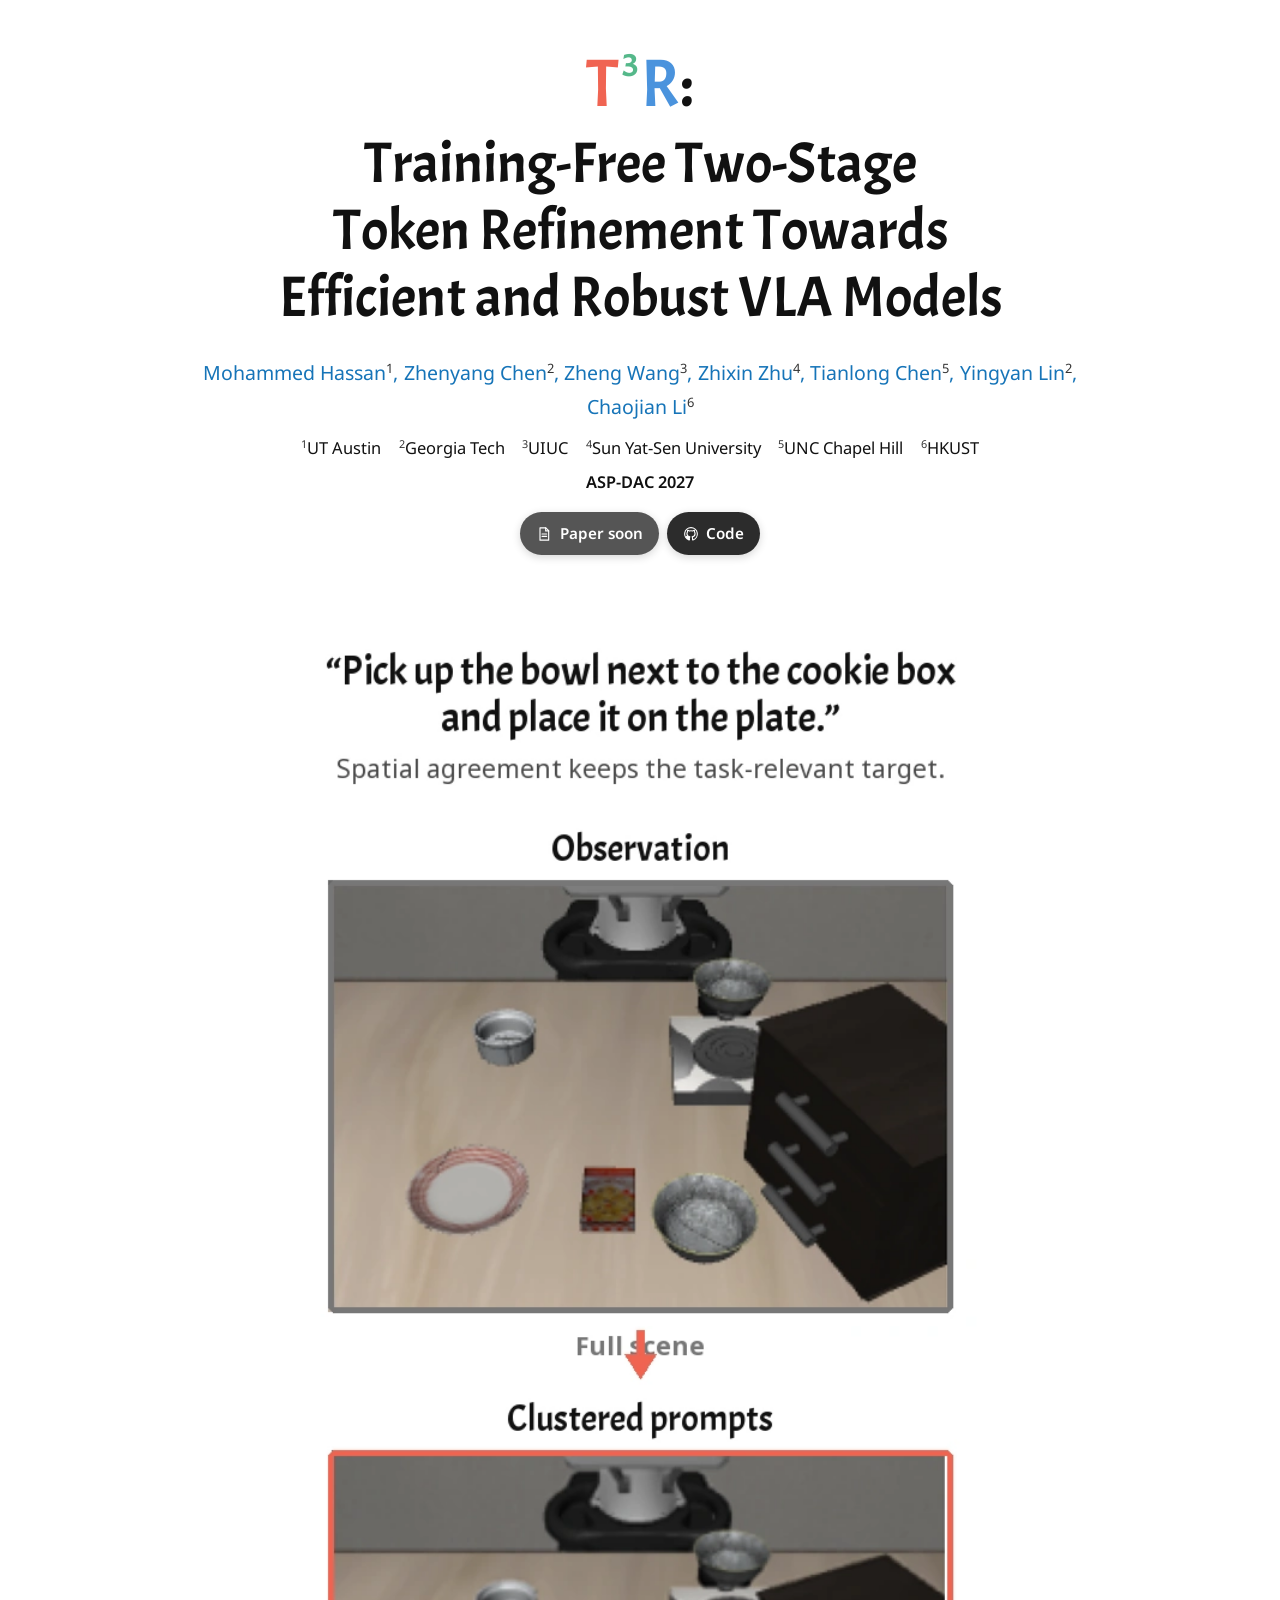
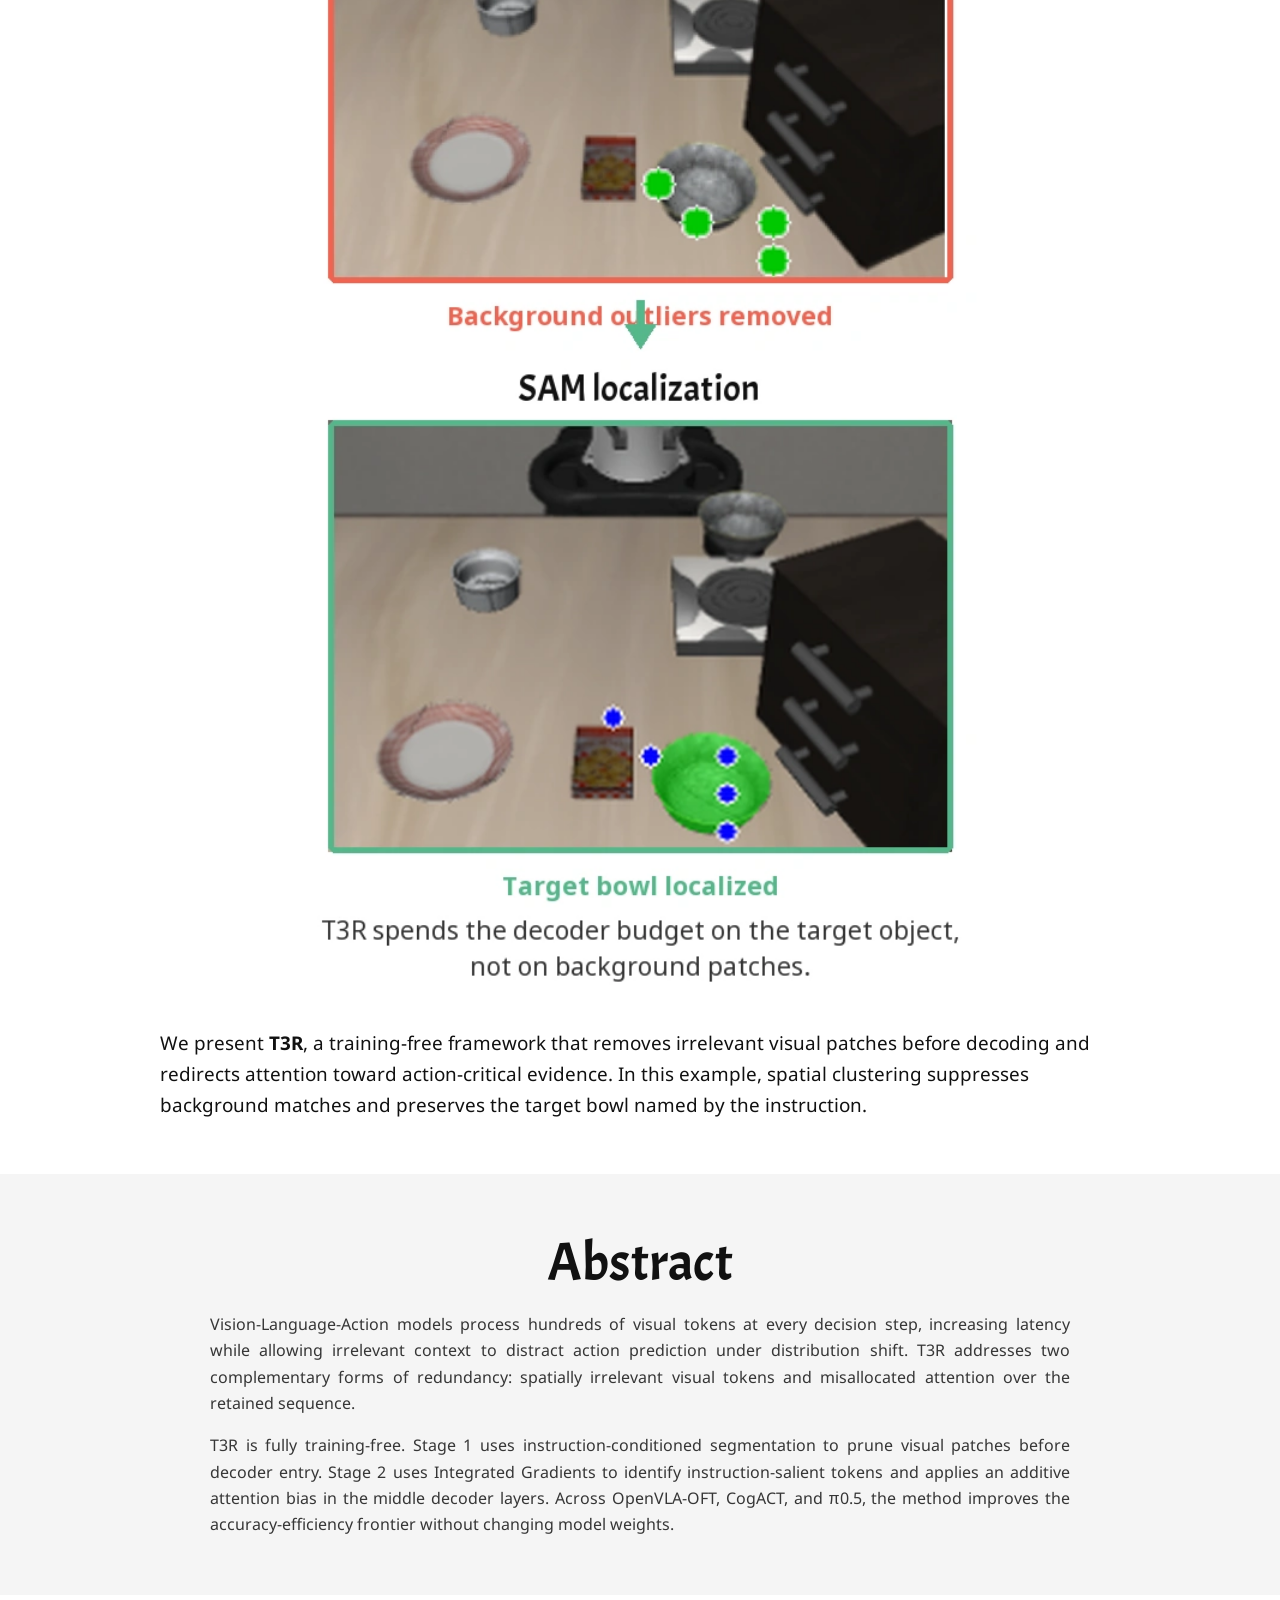
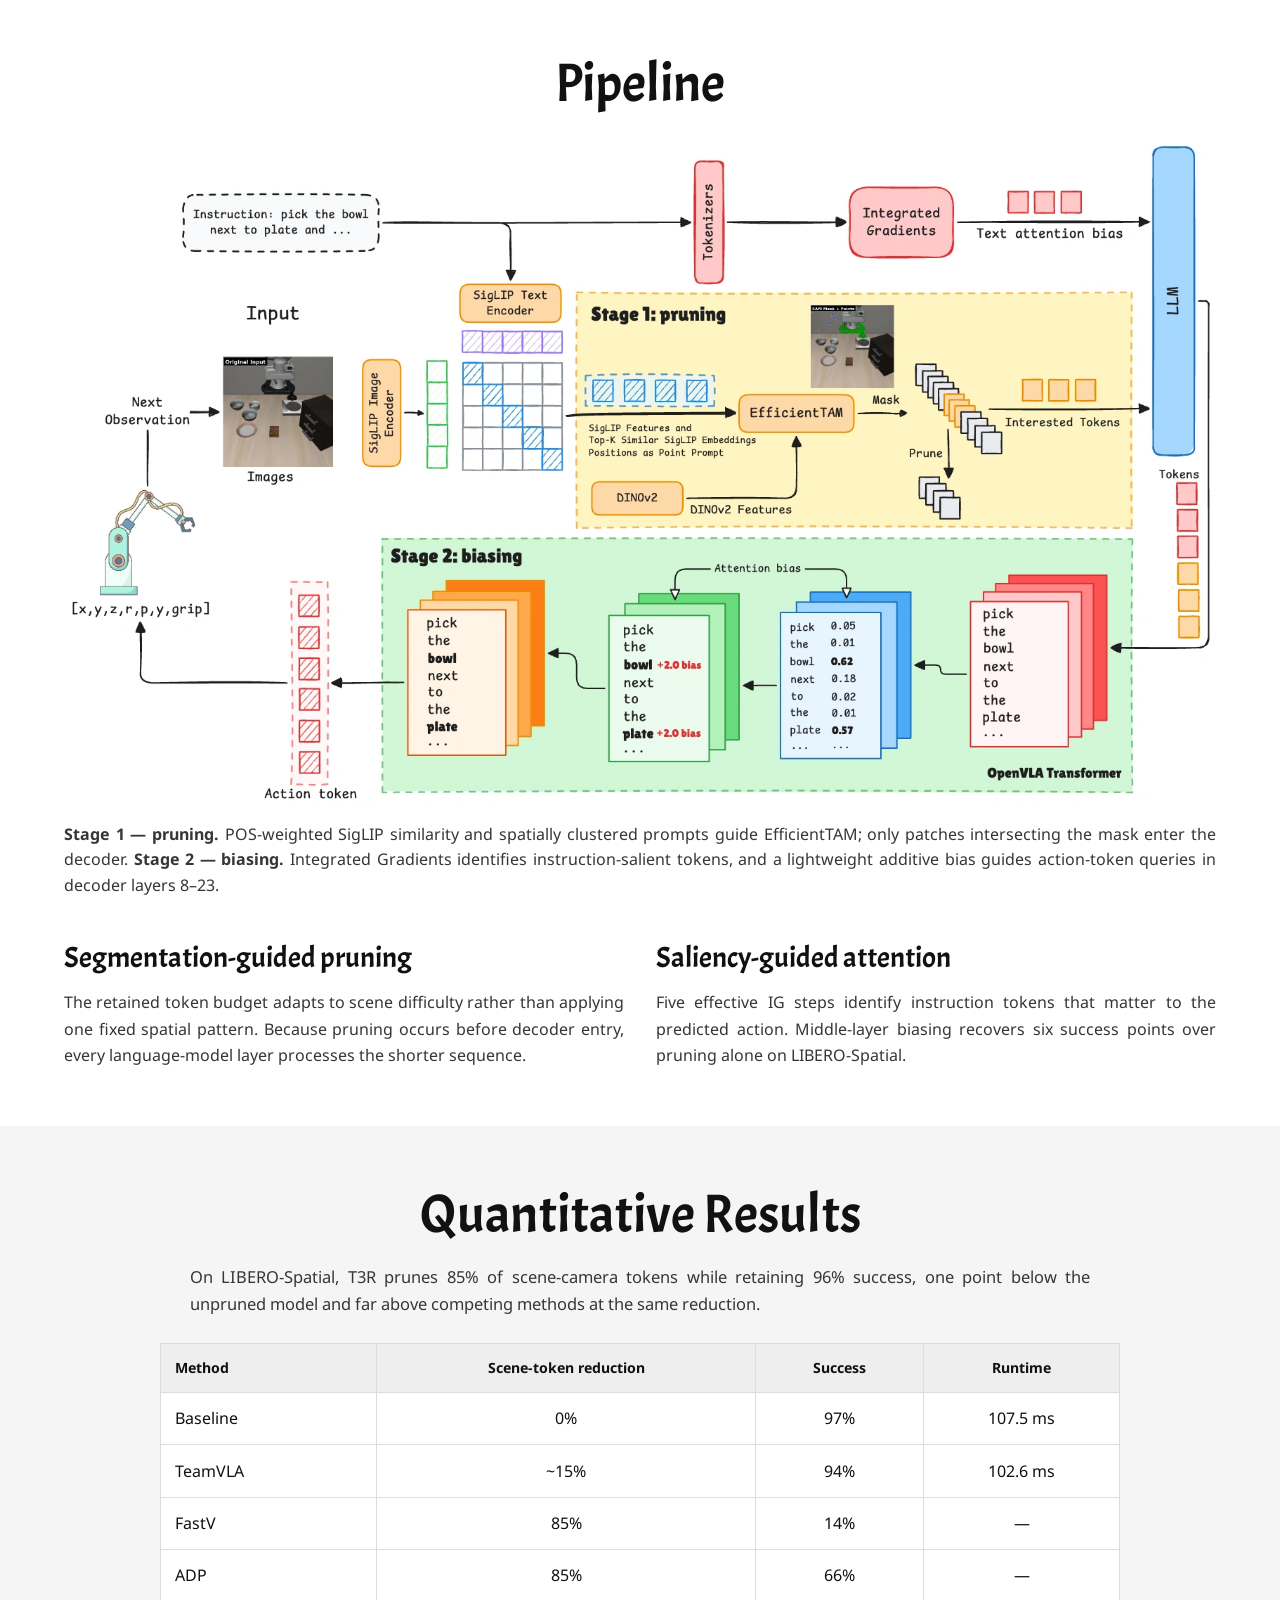
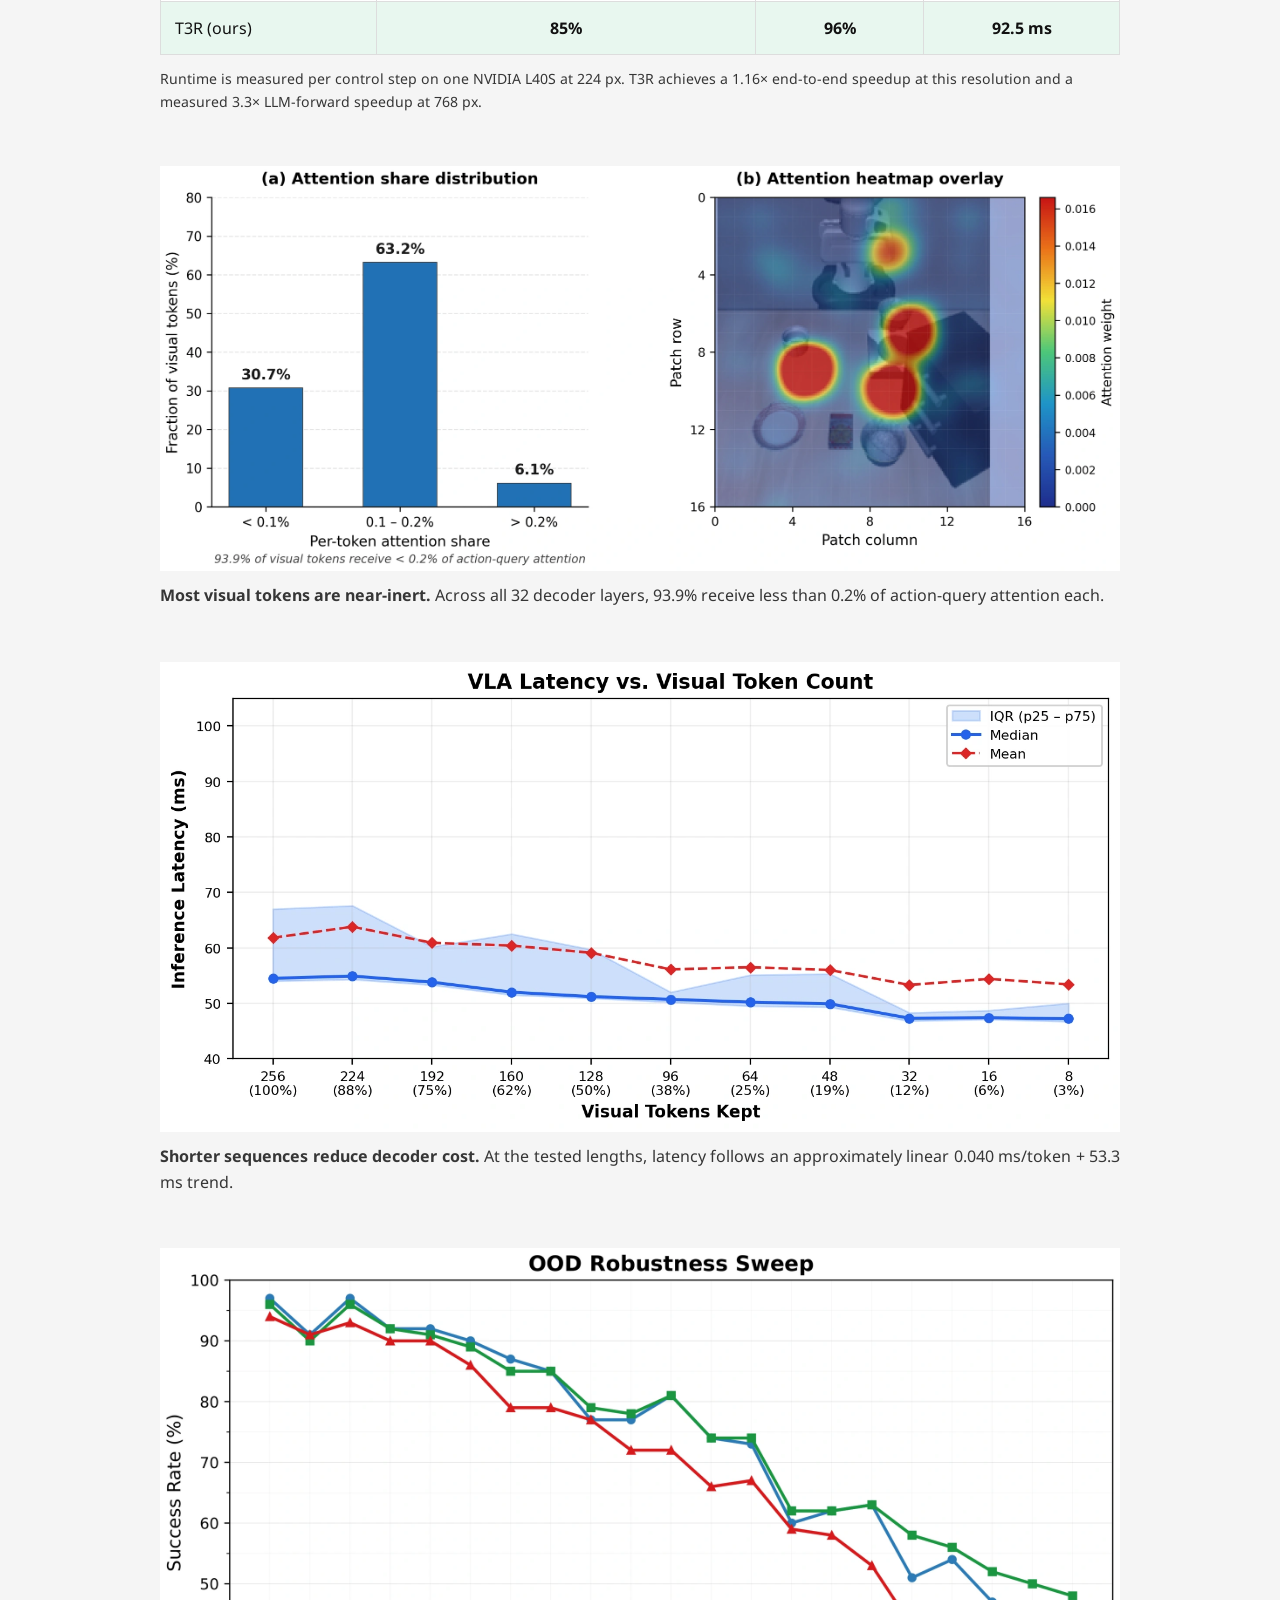
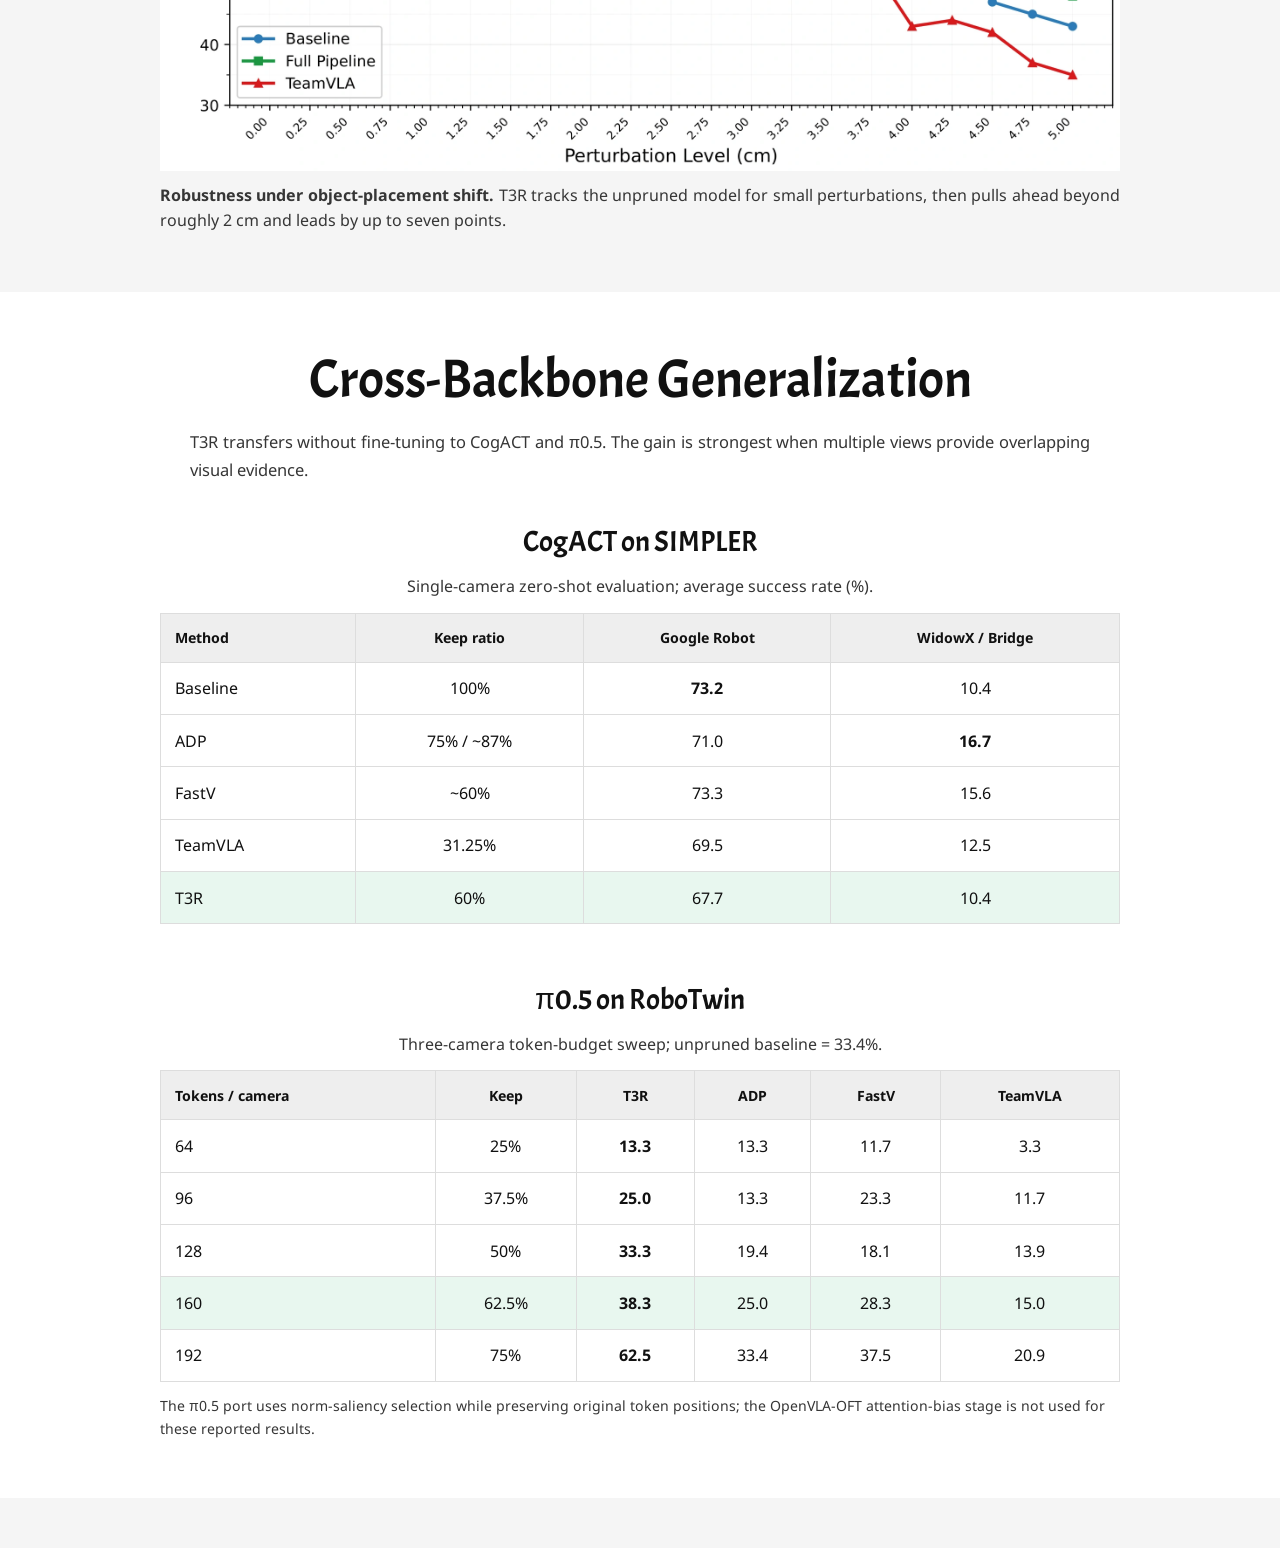
==== index.html @ 5248c9d3 "Match academic site to Agent Banana style" ====
<!DOCTYPE html>
<html lang="en">
  <head>
    <meta charset="utf-8">
    <meta name="viewport" content="width=device-width, initial-scale=1">
    <meta
      name="description"
      content="T3R is a training-free two-stage token refinement framework for efficient and robust Vision-Language-Action inference."
    >
    <meta name="theme-color" content="#ffffff">
    <meta property="og:type" content="website">
    <meta
      property="og:title"
      content="T3R — Training-Free Two-Stage Token Refinement"
    >
    <meta
      property="og:description"
      content="Prune irrelevant visual tokens and refocus action attention without retraining."
    >
    <meta
      property="og:url"
      content="https://midotronn.github.io/openvla-oft/"
    >
    <meta
      property="og:image"
      content="https://midotronn.github.io/openvla-oft/assets/images/og-card.png"
    >
    <meta property="og:image:width" content="1200">
    <meta property="og:image:height" content="630">
    <meta name="twitter:card" content="summary_large_image">
    <meta
      name="twitter:title"
      content="T3R — Training-Free Two-Stage Token Refinement"
    >
    <meta
      name="twitter:description"
      content="Efficient and robust Vision-Language-Action inference without retraining."
    >
    <meta
      name="twitter:image"
      content="https://midotronn.github.io/openvla-oft/assets/images/og-card.png"
    >
    <link
      rel="canonical"
      href="https://midotronn.github.io/openvla-oft/"
    >
    <link rel="icon" href="assets/favicon.svg" type="image/svg+xml">
    <link rel="manifest" href="site.webmanifest">
    <link
      rel="preload"
      href="assets/fonts/Acme-Regular.woff2"
      as="font"
      type="font/woff2"
      crossorigin
    >
    <link
      rel="preload"
      href="assets/fonts/NotoSans-Latin.woff2"
      as="font"
      type="font/woff2"
      crossorigin
    >
    <link
      rel="preload"
      as="image"
      href="assets/images/qualitative-retained.webp"
      fetchpriority="high"
    >
    <link rel="stylesheet" href="styles.css">
    <script src="script.js" defer></script>
    <title>T3R — Training-Free Two-Stage Token Refinement</title>
    <script type="application/ld+json">
      {
        "@context": "https://schema.org",
        "@type": "ScholarlyArticle",
        "name": "T3R: Training-Free Two-Stage Token Refinement Towards Efficient and Robust VLA Models",
        "url": "https://midotronn.github.io/openvla-oft/",
        "codeRepository": "https://github.com/midotronn/openvla-oft",
        "author": [
          { "@type": "Person", "name": "Mohammed Hassan" },
          { "@type": "Person", "name": "Zhenyang Chen" },
          { "@type": "Person", "name": "Zheng Wang" },
          { "@type": "Person", "name": "Zhixin Zhu" },
          { "@type": "Person", "name": "Tianlong Chen" },
          { "@type": "Person", "name": "Yingyan Lin" },
          { "@type": "Person", "name": "Chaojian Li" }
        ],
        "isPartOf": {
          "@type": "Event",
          "name": "32nd Asia and South Pacific Design Automation Conference"
        },
        "datePublished": "2027"
      }
    </script>
  </head>
  <body>
    <a class="skip-link" href="#main">Skip to content</a>

    <header class="publication-header" id="top">
      <div class="container desktop-width has-text-centered">
        <div class="project-name" role="img" aria-label="T3R">
          <span class="name-t">T</span><sup>3</sup><span class="name-r">R</span
          ><span class="name-colon">:</span>
        </div>

        <h1>
          Training-Free Two-Stage Token Refinement Towards Efficient and Robust
          VLA Models
        </h1>

        <div class="publication-authors">
          <span>Mohammed Hassan<sup>1</sup>,</span>
          <span>Zhenyang Chen<sup>2</sup>,</span>
          <span>Zheng Wang<sup>3</sup>,</span>
          <span>Zhixin Zhu<sup>4</sup>,</span>
          <span>Tianlong Chen<sup>5</sup>,</span>
          <span>Yingyan Lin<sup>2</sup>,</span>
          <span>Chaojian Li<sup>6</sup></span>
        </div>

        <div class="publication-affiliations">
          <span><sup>1</sup>UT Austin</span>
          <span><sup>2</sup>Georgia Tech</span>
          <span><sup>3</sup>UIUC</span>
          <span><sup>4</sup>Sun Yat-Sen University</span>
          <span><sup>5</sup>UNC Chapel Hill</span>
          <span><sup>6</sup>HKUST</span>
        </div>

        <p class="publication-venue">ASP-DAC 2027</p>

        <div class="publication-links" role="group" aria-label="Paper resources">
          <a
            class="resource-button is-pending"
            data-paper-link
            href="#citation"
          >
            <svg aria-hidden="true" viewBox="0 0 24 24">
              <path d="M6 2.75h8.7L19 7.05V21.25H6z"></path>
              <path d="M14.5 2.75v4.6H19M9 12h7M9 15.5h7"></path>
            </svg>
            <span data-paper-label>Paper soon</span>
          </a>
          <a
            class="resource-button"
            href="https://github.com/midotronn/openvla-oft"
            target="_blank"
            rel="noreferrer"
          >
            <svg aria-hidden="true" viewBox="0 0 24 24">
              <path
                d="M12 2.5a9.5 9.5 0 0 0-3 18.52c.48.09.66-.2.66-.46v-1.68c-2.68.58-3.25-1.14-3.25-1.14-.44-1.12-1.07-1.42-1.07-1.42-.88-.6.07-.59.07-.59.97.07 1.48 1 1.48 1 .86 1.48 2.27 1.05 2.82.8.09-.63.34-1.05.61-1.3-2.14-.24-4.39-1.07-4.39-4.7 0-1.04.37-1.9 1-2.56-.1-.24-.43-1.22.09-2.53 0 0 .81-.26 2.61.98A9 9 0 0 1 12 7.1a9 9 0 0 1 2.38.32c1.81-1.24 2.61-.98 2.61-.98.52 1.31.19 2.29.09 2.53.62.67 1 1.52 1 2.56 0 3.64-2.26 4.45-4.41 4.69.35.3.66.89.66 1.8v2.54c0 .26.17.55.67.46A9.5 9.5 0 0 0 12 2.5Z"
              ></path>
            </svg>
            <span>Code</span>
          </a>
        </div>
      </div>
    </header>

    <main id="main">
      <section class="teaser-section">
        <div class="container desktop-width">
          <picture>
            <source
              media="(max-width: 600px)"
              srcset="assets/images/qualitative-retained-mobile.webp"
            >
            <img
              class="teaser-image"
              src="assets/images/qualitative-retained.webp"
              alt="A three-step T3R example showing the full scene, spatially clustered prompts, and localization of the target bowl"
              width="1600"
              height="720"
              fetchpriority="high"
            >
          </picture>
          <p class="teaser-copy">
            We present <strong>T3R</strong>, a training-free framework that
            removes irrelevant visual patches before decoding and redirects
            attention toward action-critical evidence. In this example,
            spatial clustering suppresses background matches and preserves the
            target bowl named by the instruction.
          </p>
        </div>
      </section>

      <section class="paper-section light-section" id="abstract">
        <div class="container text-width">
          <h2>Abstract</h2>
          <div class="paper-copy">
            <p>
              Vision-Language-Action models process hundreds of visual tokens
              at every decision step, increasing latency while allowing
              irrelevant context to distract action prediction under
              distribution shift. T3R addresses two complementary forms of
              redundancy: spatially irrelevant visual tokens and misallocated
              attention over the retained sequence.
            </p>
            <p>
              T3R is fully training-free. Stage 1 uses
              instruction-conditioned segmentation to prune visual patches
              before decoder entry. Stage 2 uses Integrated Gradients to
              identify instruction-salient tokens and applies an additive
              attention bias in the middle decoder layers. Across OpenVLA-OFT,
              CogACT, and π0.5, the method improves the
              accuracy-efficiency frontier without changing model weights.
            </p>
          </div>
        </div>
      </section>

      <section class="paper-section" id="method">
        <div class="container widescreen-width">
          <h2>Pipeline</h2>
          <figure class="paper-figure">
            <img
              src="assets/images/pipeline-clean.webp"
              alt="T3R pipeline showing segmentation-guided pruning followed by saliency-guided attention biasing"
              width="1640"
              height="953"
              loading="lazy"
              decoding="async"
            >
            <figcaption>
              <strong>Stage 1 — pruning.</strong> POS-weighted SigLIP
              similarity and spatially clustered prompts guide EfficientTAM;
              only patches intersecting the mask enter the decoder.
              <strong>Stage 2 — biasing.</strong> Integrated Gradients
              identifies instruction-salient tokens, and a lightweight
              additive bias guides action-token queries in decoder layers 8–23.
            </figcaption>
          </figure>

          <div class="method-columns">
            <div>
              <h3>Segmentation-guided pruning</h3>
              <p>
                The retained token budget adapts to scene difficulty rather
                than applying one fixed spatial pattern. Because pruning occurs
                before decoder entry, every language-model layer processes the
                shorter sequence.
              </p>
            </div>
            <div>
              <h3>Saliency-guided attention</h3>
              <p>
                Five effective IG steps identify instruction tokens that matter
                to the predicted action. Middle-layer biasing recovers six
                success points over pruning alone on LIBERO-Spatial.
              </p>
            </div>
          </div>
        </div>
      </section>

      <section class="paper-section light-section" id="results">
        <div class="container desktop-width">
          <h2>Quantitative Results</h2>
          <p class="section-intro">
            On LIBERO-Spatial, T3R prunes 85% of scene-camera tokens while
            retaining 96% success, one point below the unpruned model and far
            above competing methods at the same reduction.
          </p>

          <div class="table-scroll">
            <table>
              <thead>
                <tr>
                  <th>Method</th>
                  <th>Scene-token reduction</th>
                  <th>Success</th>
                  <th>Runtime</th>
                </tr>
              </thead>
              <tbody>
                <tr>
                  <td>Baseline</td>
                  <td>0%</td>
                  <td>97%</td>
                  <td>107.5 ms</td>
                </tr>
                <tr>
                  <td>TeamVLA</td>
                  <td>~15%</td>
                  <td>94%</td>
                  <td>102.6 ms</td>
                </tr>
                <tr>
                  <td>FastV</td>
                  <td>85%</td>
                  <td>14%</td>
                  <td>—</td>
                </tr>
                <tr>
                  <td>ADP</td>
                  <td>85%</td>
                  <td>66%</td>
                  <td>—</td>
                </tr>
                <tr class="ours">
                  <td>T3R (ours)</td>
                  <td><strong>85%</strong></td>
                  <td><strong>96%</strong></td>
                  <td><strong>92.5 ms</strong></td>
                </tr>
              </tbody>
            </table>
          </div>
          <p class="table-note">
            Runtime is measured per control step on one NVIDIA L40S at 224 px.
            T3R achieves a 1.16× end-to-end speedup at this resolution and a
            measured 3.3× LLM-forward speedup at 768 px.
          </p>

          <figure class="paper-figure result-figure">
            <img
              src="assets/images/attention-clean.webp"
              alt="Attention statistics showing that most visual tokens receive negligible action-query attention"
              width="2200"
              height="929"
              loading="lazy"
              decoding="async"
            >
            <figcaption>
              <strong>Most visual tokens are near-inert.</strong> Across all 32
              decoder layers, 93.9% receive less than 0.2% of action-query
              attention each.
            </figcaption>
          </figure>

          <figure class="paper-figure result-figure">
            <img
              src="assets/images/latency-clean.webp"
              alt="Measured VLA inference latency at different retained visual-token counts"
              width="1579"
              height="774"
              loading="lazy"
              decoding="async"
            >
            <figcaption>
              <strong>Shorter sequences reduce decoder cost.</strong> At the
              tested lengths, latency follows an approximately linear
              0.040 ms/token + 53.3 ms trend.
            </figcaption>
          </figure>

          <figure class="paper-figure result-figure">
            <img
              src="assets/images/ood-clean.webp"
              alt="OOD robustness under increasing object-placement perturbation for the baseline, T3R, and TeamVLA"
              width="2200"
              height="1198"
              loading="lazy"
              decoding="async"
            >
            <figcaption>
              <strong>Robustness under object-placement shift.</strong> T3R
              tracks the unpruned model for small perturbations, then pulls
              ahead beyond roughly 2 cm and leads by up to seven points.
            </figcaption>
          </figure>
        </div>
      </section>

      <section class="paper-section" id="generalization">
        <div class="container desktop-width">
          <h2>Cross-Backbone Generalization</h2>
          <p class="section-intro">
            T3R transfers without fine-tuning to CogACT and π0.5. The gain is
            strongest when multiple views provide overlapping visual evidence.
          </p>

          <h3 class="table-heading">CogACT on SIMPLER</h3>
          <p class="table-description">
            Single-camera zero-shot evaluation; average success rate (%).
          </p>
          <div class="table-scroll">
            <table>
              <thead>
                <tr>
                  <th>Method</th>
                  <th>Keep ratio</th>
                  <th>Google Robot</th>
                  <th>WidowX / Bridge</th>
                </tr>
              </thead>
              <tbody>
                <tr>
                  <td>Baseline</td>
                  <td>100%</td>
                  <td><strong>73.2</strong></td>
                  <td>10.4</td>
                </tr>
                <tr>
                  <td>ADP</td>
                  <td>75% / ~87%</td>
                  <td>71.0</td>
                  <td><strong>16.7</strong></td>
                </tr>
                <tr>
                  <td>FastV</td>
                  <td>~60%</td>
                  <td>73.3</td>
                  <td>15.6</td>
                </tr>
                <tr>
                  <td>TeamVLA</td>
                  <td>31.25%</td>
                  <td>69.5</td>
                  <td>12.5</td>
                </tr>
                <tr class="ours">
                  <td>T3R</td>
                  <td>60%</td>
                  <td>67.7</td>
                  <td>10.4</td>
                </tr>
              </tbody>
            </table>
          </div>

          <h3 class="table-heading second-table">π0.5 on RoboTwin</h3>
          <p class="table-description">
            Three-camera token-budget sweep; unpruned baseline = 33.4%.
          </p>
          <div class="table-scroll">
            <table>
              <thead>
                <tr>
                  <th>Tokens / camera</th>
                  <th>Keep</th>
                  <th>T3R</th>
                  <th>ADP</th>
                  <th>FastV</th>
                  <th>TeamVLA</th>
                </tr>
              </thead>
              <tbody>
                <tr>
                  <td>64</td>
                  <td>25%</td>
                  <td><strong>13.3</strong></td>
                  <td>13.3</td>
                  <td>11.7</td>
                  <td>3.3</td>
                </tr>
                <tr>
                  <td>96</td>
                  <td>37.5%</td>
                  <td><strong>25.0</strong></td>
                  <td>13.3</td>
                  <td>23.3</td>
                  <td>11.7</td>
                </tr>
                <tr>
                  <td>128</td>
                  <td>50%</td>
                  <td><strong>33.3</strong></td>
                  <td>19.4</td>
                  <td>18.1</td>
                  <td>13.9</td>
                </tr>
                <tr class="ours">
                  <td>160</td>
                  <td>62.5%</td>
                  <td><strong>38.3</strong></td>
                  <td>25.0</td>
                  <td>28.3</td>
                  <td>15.0</td>
                </tr>
                <tr>
                  <td>192</td>
                  <td>75%</td>
                  <td><strong>62.5</strong></td>
                  <td>33.4</td>
                  <td>37.5</td>
                  <td>20.9</td>
                </tr>
              </tbody>
            </table>
          </div>
          <p class="table-note">
            The π0.5 port uses norm-saliency selection while preserving
            original token positions; the OpenVLA-OFT attention-bias stage is
            not used for these reported results.
          </p>
        </div>
      </section>

      <section class="paper-section light-section" id="videos">
        <div class="container widescreen-width">
          <h2>Visual Walkthroughs</h2>
          <p class="section-intro">
            These animations explain the method and measured trends from the
            paper. They are not robot-rollout footage.
          </p>

          <div class="video-grid">
            <figure>
              <video
                muted
                loop
                playsinline
                controls
                preload="metadata"
                poster="assets/images/qualitative-retained.webp"
                aria-label="Animated explanation of T3R visual-token pruning"
              >
                <source
                  src="assets/videos/pruning-walkthrough.mp4"
                  type="video/mp4"
                >
              </video>
              <figcaption>
                <strong>Segmentation-guided pruning.</strong>
                Similarity → spatial clustering → mask → retained tokens.
              </figcaption>
            </figure>

            <figure>
              <video
                muted
                loop
                playsinline
                controls
                preload="metadata"
                poster="assets/images/pipeline-clean.webp"
                aria-label="Animated overview of T3R and its measured results"
              >
                <source
                  src="assets/videos/results-overview.mp4"
                  type="video/mp4"
                >
              </video>
              <figcaption>
                <strong>Why two-stage refinement helps.</strong>
                Attention concentration, efficiency, and OOD robustness.
              </figcaption>
            </figure>
          </div>
        </div>
      </section>

      <section class="paper-section" id="limitations">
        <div class="container text-width">
          <h2>Limitations</h2>
          <div class="paper-copy">
            <p>
              The experiments are simulation-based. Benefits are strongest in
              multi-camera settings, where views provide redundant evidence.
              Aggressive irreversible pruning can be less effective in
              single-camera or multi-phase tasks, and segmentation errors can
              remove necessary evidence.
            </p>
            <p>
              On LIBERO-Object, for example, T3R underperforms TeamVLA when
              similarity splits between a source object and a visually dominant
              destination. These cases motivate phase-aware re-localization and
              reversible token selection.
            </p>
          </div>
        </div>
      </section>

      <section class="paper-section light-section" id="citation">
        <div class="container desktop-width">
          <h2>BibTeX</h2>
          <p class="section-intro">
            The paper button will link to arXiv after the camera-ready
            manuscript is approved and uploaded.
          </p>
          <div class="bibtex">
            <button type="button" data-copy-citation>Copy</button>
            <pre><code id="bibtex">@inproceedings{hassan2027t3r,
  title     = {T3R: Training-Free Two-Stage Token
               Refinement Towards Efficient and Robust
               VLA Models},
  author    = {Hassan, Mohammed and Chen, Zhenyang and
               Wang, Zheng and Zhu, Zhixin and Chen,
               Tianlong and Lin, Yingyan and Li, Chaojian},
  booktitle = {ASP-DAC},
  year      = {2027}
}</code></pre>
          </div>
        </div>
      </section>
    </main>

    <footer>
      <div class="container desktop-width">
        <p>
          T<sup>3</sup>R · ASP-DAC 2027 ·
          <a href="https://github.com/midotronn/openvla-oft"
            >midotronn/openvla-oft</a
          >
        </p>
      </div>
    </footer>
  </body>
</html>
---- styles.css ----
@font-face {
  font-family: "Acme";
  src: url("assets/fonts/Acme-Regular.woff2") format("woff2");
  font-display: swap;
  font-style: normal;
  font-weight: 400;
}

@font-face {
  font-family: "Noto Sans";
  src: url("assets/fonts/NotoSans-Latin.woff2") format("woff2");
  font-display: swap;
  font-style: normal;
  font-weight: 400 700;
}

:root {
  --ink: #111111;
  --muted: #4a4a4a;
  --light: #f5f5f5;
  --line: #dddddd;
  --coral: #f06452;
  --mint: #55b88a;
  --blue: #4a93dd;
  --link: #1674b8;
  --sans: "Noto Sans", Arial, sans-serif;
  --display: "Acme", "Trebuchet MS", sans-serif;
}

* {
  box-sizing: border-box;
}

html {
  scroll-behavior: smooth;
}

body {
  margin: 0;
  color: var(--ink);
  background: #ffffff;
  font-family: var(--sans);
  font-size: 16px;
  line-height: 1.65;
}

a {
  color: var(--link);
}

img,
video {
  display: block;
  max-width: 100%;
}

button {
  font: inherit;
}

.skip-link {
  position: fixed;
  top: 0;
  left: 1rem;
  z-index: 10;
  padding: 0.65rem 0.9rem;
  color: #ffffff;
  background: #222222;
  transform: translateY(-120%);
}

.skip-link:focus {
  transform: translateY(0);
}

.container {
  width: calc(100% - 36px);
  margin-inline: auto;
}

.desktop-width {
  max-width: 960px;
}

.widescreen-width {
  max-width: 1152px;
}

.text-width {
  max-width: 860px;
}

.has-text-centered {
  text-align: center;
}

.publication-header {
  padding: 3.2rem 0 2.2rem;
}

.project-name {
  display: inline-flex;
  align-items: flex-start;
  margin-bottom: 0.7rem;
  font-family: var(--display);
  font-size: 4.2rem;
  line-height: 1;
}

.project-name .name-t {
  color: var(--coral);
}

.project-name .name-r {
  color: var(--blue);
}

.project-name .name-colon {
  color: #111111;
}

.project-name sup {
  margin: -0.06em 0.07em 0;
  color: var(--mint);
  font-family: var(--display);
  font-size: 0.5em;
}

h1,
h2,
h3,
p {
  margin-top: 0;
}

h1,
h2,
h3 {
  text-wrap: balance;
}

h1 {
  max-width: 940px;
  margin: 0 auto 1.6rem;
  font-family: var(--display);
  font-size: 3.55rem;
  font-weight: 400;
  line-height: 1.18;
}

.publication-authors {
  display: flex;
  flex-wrap: wrap;
  gap: 0 0.35rem;
  justify-content: center;
  margin: 0 auto 0.55rem;
  font-size: 1.22rem;
  line-height: 1.75;
}

.publication-authors span {
  color: var(--link);
}

.publication-authors sup,
.publication-affiliations sup {
  color: #333333;
  font-size: 0.66em;
}

.publication-affiliations {
  display: flex;
  flex-wrap: wrap;
  gap: 0 1.1rem;
  justify-content: center;
  margin-bottom: 0.3rem;
  font-size: 1.03rem;
  line-height: 1.8;
}

.publication-venue {
  margin: 0.4rem 0 1rem;
  font-size: 1.02rem;
  font-weight: 600;
}

.publication-links {
  display: flex;
  flex-wrap: wrap;
  gap: 0.5rem;
  justify-content: center;
}

.resource-button {
  display: inline-flex;
  gap: 0.45rem;
  align-items: center;
  justify-content: center;
  min-height: 40px;
  padding: 0.55rem 1rem;
  border: 0;
  border-radius: 999px;
  color: #ffffff;
  background: #2c2c2c;
  box-shadow: 0 0.15em 0.55em rgba(0, 0, 0, 0.16);
  font-size: 0.95rem;
  font-weight: 600;
  text-decoration: none;
  transition:
    background 150ms ease,
    transform 150ms ease;
}

.resource-button:hover {
  color: #ffffff;
  background: #111111;
  transform: translateY(-1px);
}

.resource-button.is-pending {
  color: #ffffff;
  background: #555555;
}

.resource-button svg {
  width: 1rem;
  fill: none;
  stroke: currentColor;
  stroke-linecap: round;
  stroke-linejoin: round;
  stroke-width: 1.7;
}

.teaser-section {
  padding: 1.6rem 0 3.3rem;
}

.teaser-image {
  width: 100%;
  height: auto;
}

.teaser-copy {
  margin: 1.25rem 0 0;
  font-size: 1.18rem;
  line-height: 1.65;
  text-align: left;
}

.paper-section {
  padding: 3.6rem 0;
}

.light-section {
  background: var(--light);
}

.paper-section h2 {
  margin-bottom: 1.1rem;
  font-family: var(--display);
  font-size: 3.35rem;
  font-weight: 400;
  line-height: 1.15;
  text-align: center;
}

.paper-section h3 {
  margin-bottom: 0.5rem;
  font-family: var(--display);
  font-size: 1.8rem;
  font-weight: 400;
}

.paper-copy,
.section-intro,
.paper-figure figcaption,
.table-description,
.table-note {
  color: #363636;
}

.paper-copy {
  text-align: justify;
}

.paper-copy p:last-child {
  margin-bottom: 0;
}

.section-intro {
  max-width: 900px;
  margin: 0 auto 1.6rem;
  font-size: 1.03rem;
  text-align: justify;
}

.paper-figure {
  margin: 1.6rem auto 0;
}

.paper-figure img {
  width: 100%;
  height: auto;
  object-fit: contain;
}

.paper-figure figcaption {
  margin-top: 0.75rem;
  font-size: 1rem;
  line-height: 1.6;
  text-align: justify;
}

.method-columns {
  display: grid;
  grid-template-columns: repeat(2, minmax(0, 1fr));
  gap: 2rem;
  margin-top: 2.2rem;
}

.method-columns p {
  margin-bottom: 0;
  color: #363636;
  text-align: justify;
}

.table-scroll {
  overflow-x: auto;
  border: 1px solid var(--line);
}

table {
  width: 100%;
  border-collapse: collapse;
  background: #ffffff;
}

th,
td {
  padding: 0.78rem 0.9rem;
  border-right: 1px solid var(--line);
  border-bottom: 1px solid var(--line);
  text-align: center;
  white-space: nowrap;
}

th:last-child,
td:last-child {
  border-right: 0;
}

tbody tr:last-child td {
  border-bottom: 0;
}

th {
  background: #eeeeee;
  font-size: 0.88rem;
  font-weight: 700;
}

td:first-child,
th:first-child {
  text-align: left;
}

tr.ours {
  background: #e8f7ef;
}

.table-note {
  margin: 0.75rem 0 0;
  font-size: 0.88rem;
  text-align: left;
}

.result-figure {
  margin-top: 3.3rem;
}

.result-figure img {
  max-height: 760px;
}

.table-heading {
  margin-top: 2.2rem;
  text-align: center;
}

.table-heading.second-table {
  margin-top: 3.2rem;
}

.table-description {
  margin-bottom: 0.8rem;
  text-align: center;
}

.video-grid {
  display: grid;
  grid-template-columns: repeat(2, minmax(0, 1fr));
  gap: 1.4rem;
}

.video-grid figure {
  margin: 0;
}

.video-grid video {
  width: 100%;
  aspect-ratio: 16 / 9;
  border-radius: 8px;
  background: #111111;
  box-shadow: 0 0.15em 0.7em rgba(0, 0, 0, 0.15);
}

.video-grid figcaption {
  margin-top: 0.7rem;
  color: #363636;
  text-align: center;
}

.bibtex {
  position: relative;
  max-width: 780px;
  margin: 1.5rem auto 0;
  overflow-x: auto;
  border: 1px solid var(--line);
  border-radius: 4px;
  background: #ffffff;
}

.bibtex pre {
  margin: 0;
  padding: 3.6rem 1.25rem 1.25rem;
  font-family: Consolas, "SFMono-Regular", monospace;
  font-size: 0.84rem;
  line-height: 1.65;
}

.bibtex button {
  position: absolute;
  top: 0.75rem;
  right: 0.75rem;
  padding: 0.35rem 0.7rem;
  border: 1px solid #b5b5b5;
  border-radius: 4px;
  color: #363636;
  background: #ffffff;
  cursor: pointer;
}

.bibtex button:hover {
  background: #eeeeee;
}

footer {
  padding: 2rem 0;
  color: #666666;
  background: #ffffff;
  font-size: 0.88rem;
  text-align: center;
}

footer p {
  margin: 0;
}

@media (max-width: 768px) {
  .publication-header {
    padding-top: 2.2rem;
  }

  .project-name {
    font-size: 3rem;
  }

  h1 {
    font-size: 2.35rem;
    line-height: 1.18;
  }

  .publication-authors {
    font-size: 1rem;
  }

  .publication-affiliations {
    display: block;
    font-size: 0.9rem;
  }

  .publication-affiliations span {
    display: inline-block;
    margin-inline: 0.3rem;
  }

  .teaser-copy {
    font-size: 1rem;
  }

  .paper-section {
    padding: 2.8rem 0;
  }

  .paper-section h2 {
    font-size: 2.4rem;
  }

  .method-columns,
  .video-grid {
    grid-template-columns: 1fr;
  }

  .paper-copy,
  .section-intro,
  .paper-figure figcaption,
  .method-columns p {
    text-align: left;
  }
}

@media (max-width: 480px) {
  .container {
    width: calc(100% - 24px);
  }

  .project-name {
    font-size: 2.7rem;
  }

  h1 {
    font-size: 2rem;
  }

  .publication-links {
    display: grid;
  }

  .resource-button {
    width: 100%;
  }

  .paper-section h2 {
    font-size: 2.15rem;
  }

  th,
  td {
    padding-inline: 0.65rem;
    font-size: 0.78rem;
  }
}

@media (prefers-reduced-motion: reduce) {
  html {
    scroll-behavior: auto;
  }

  *,
  *::before,
  *::after {
    transition-duration: 0.01ms !important;
  }
}
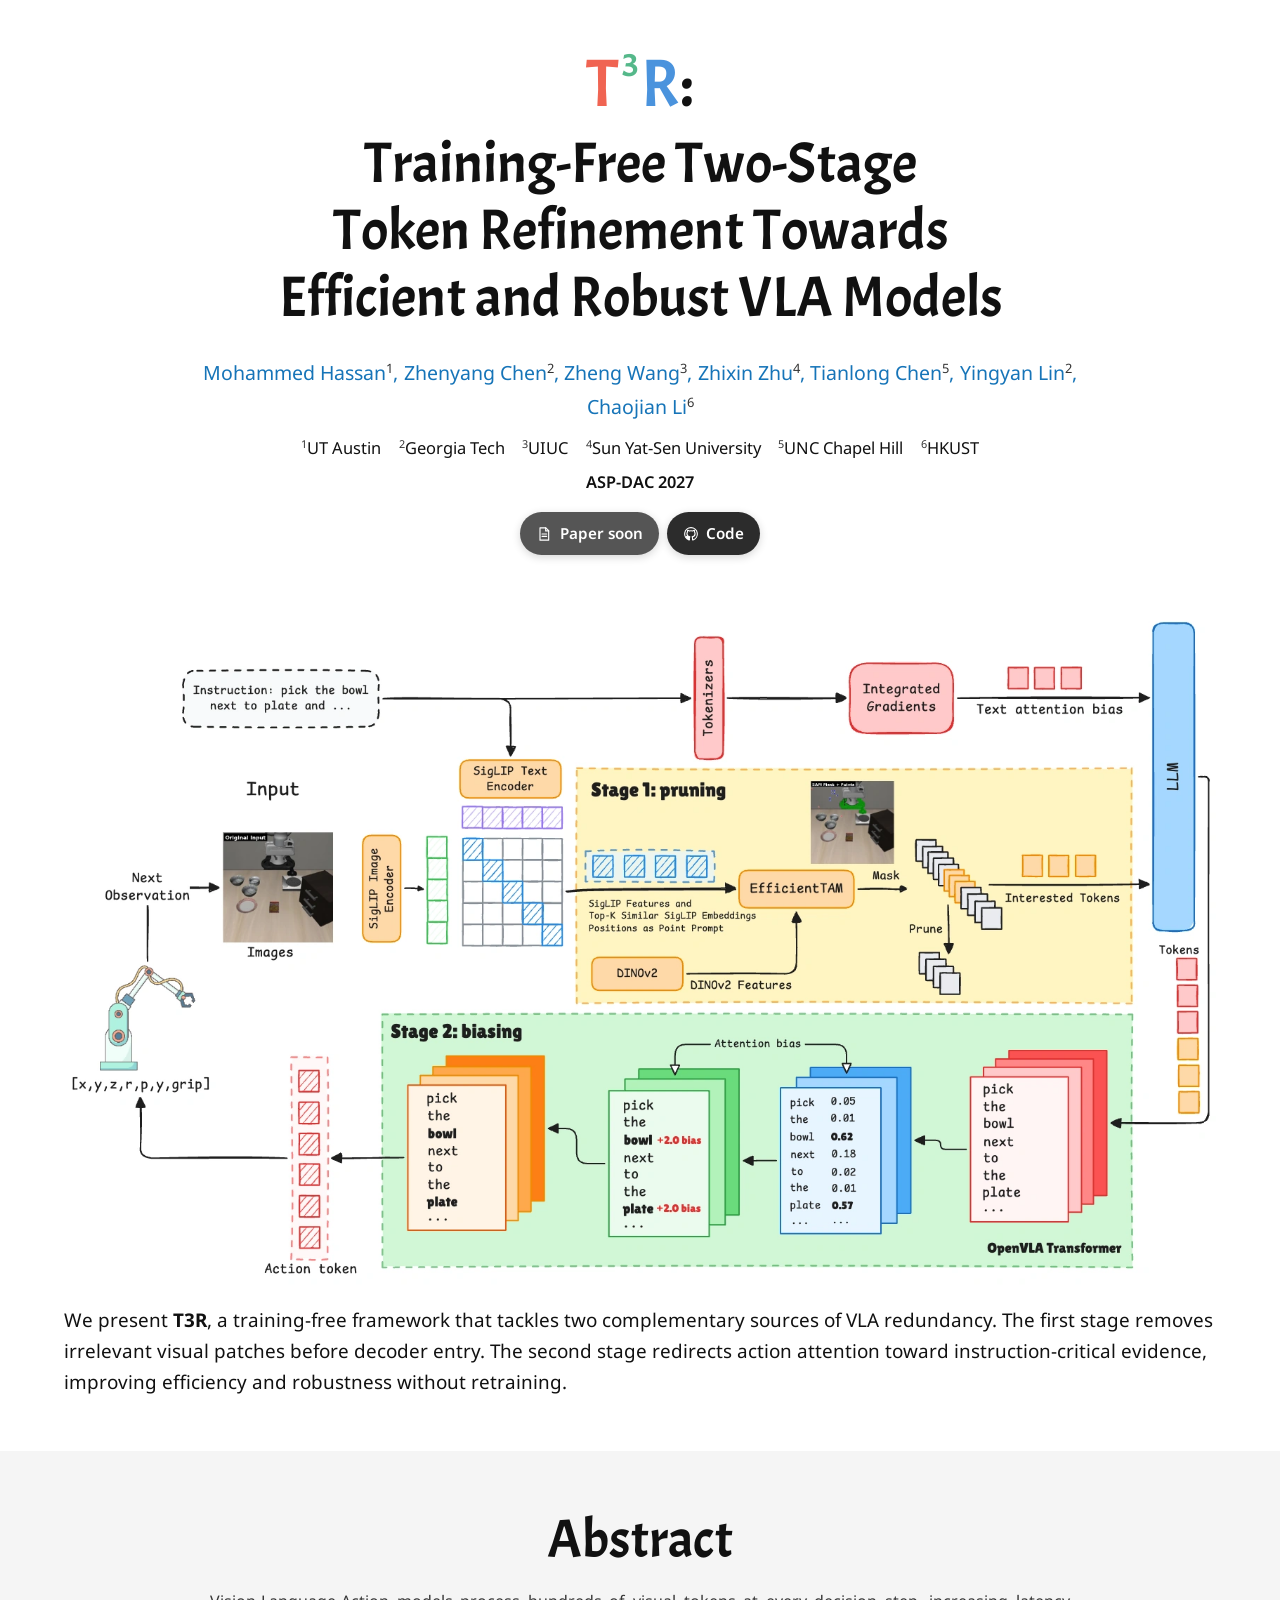
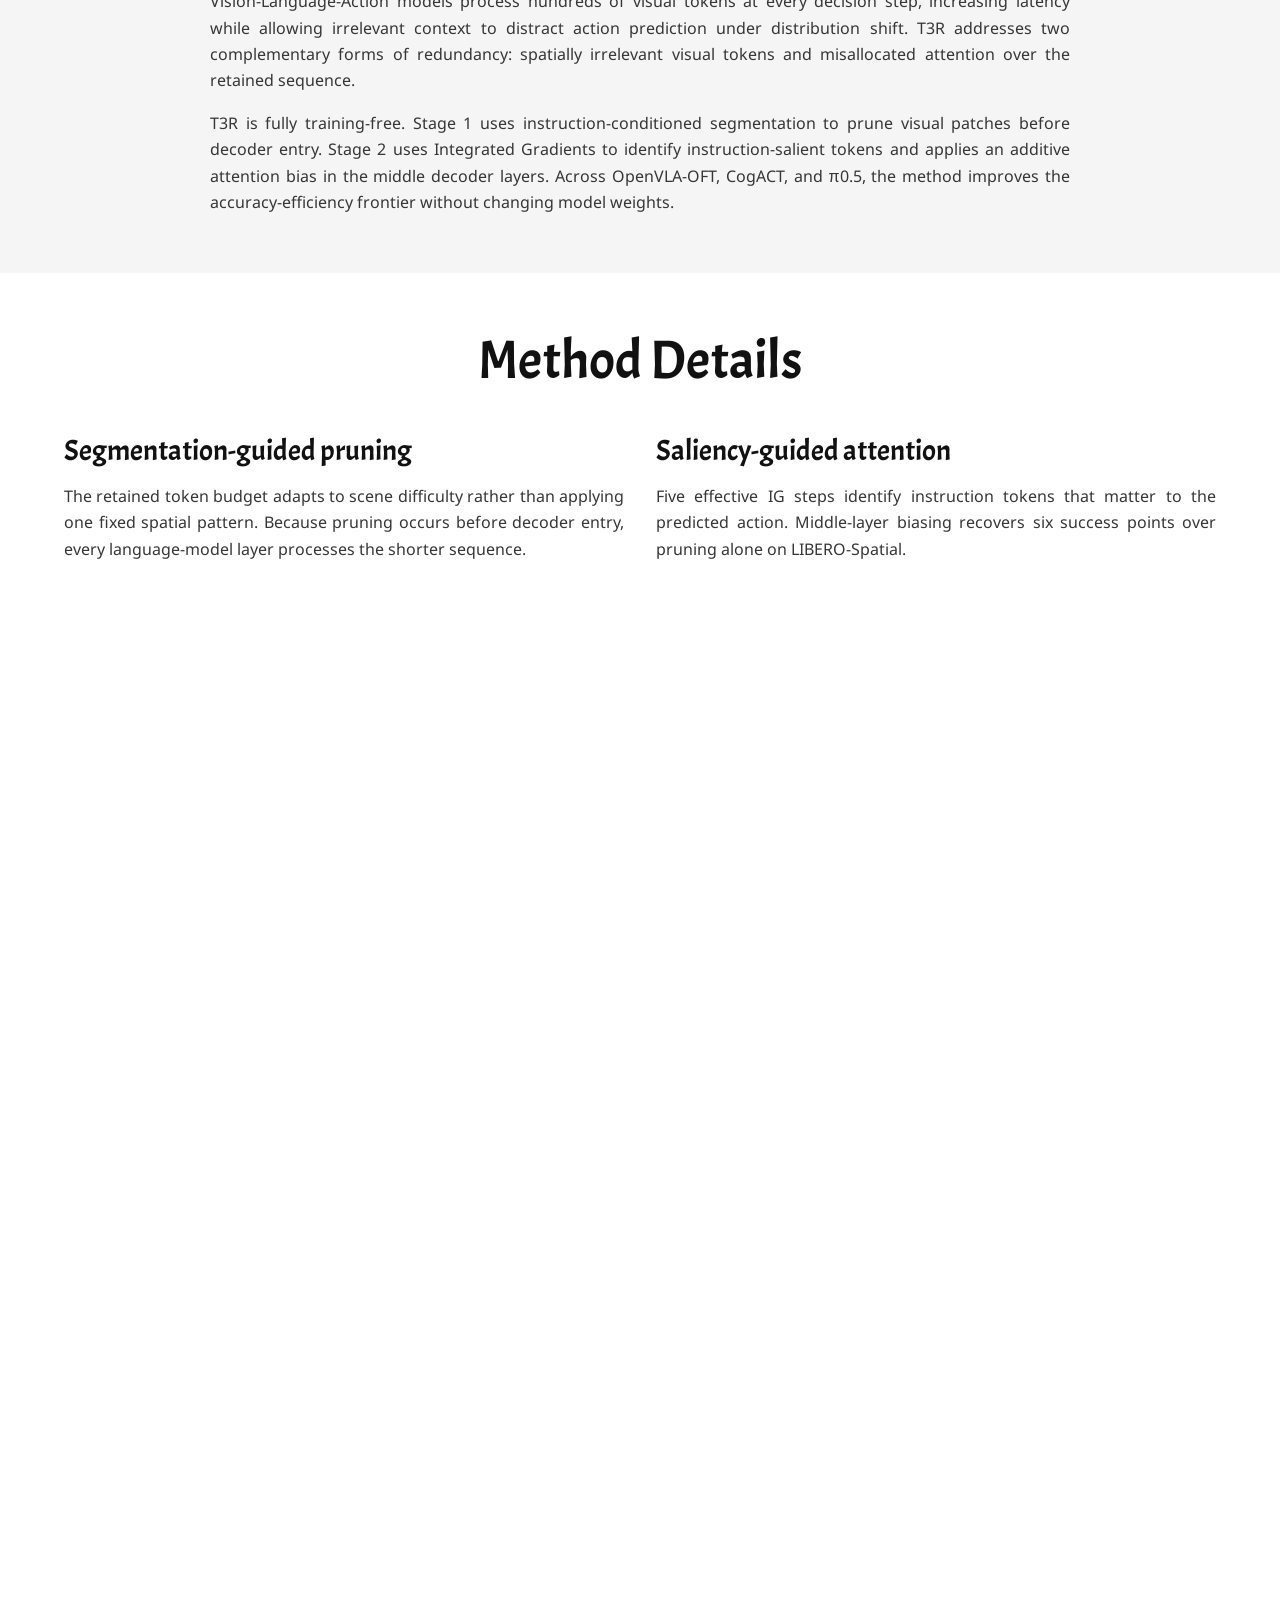
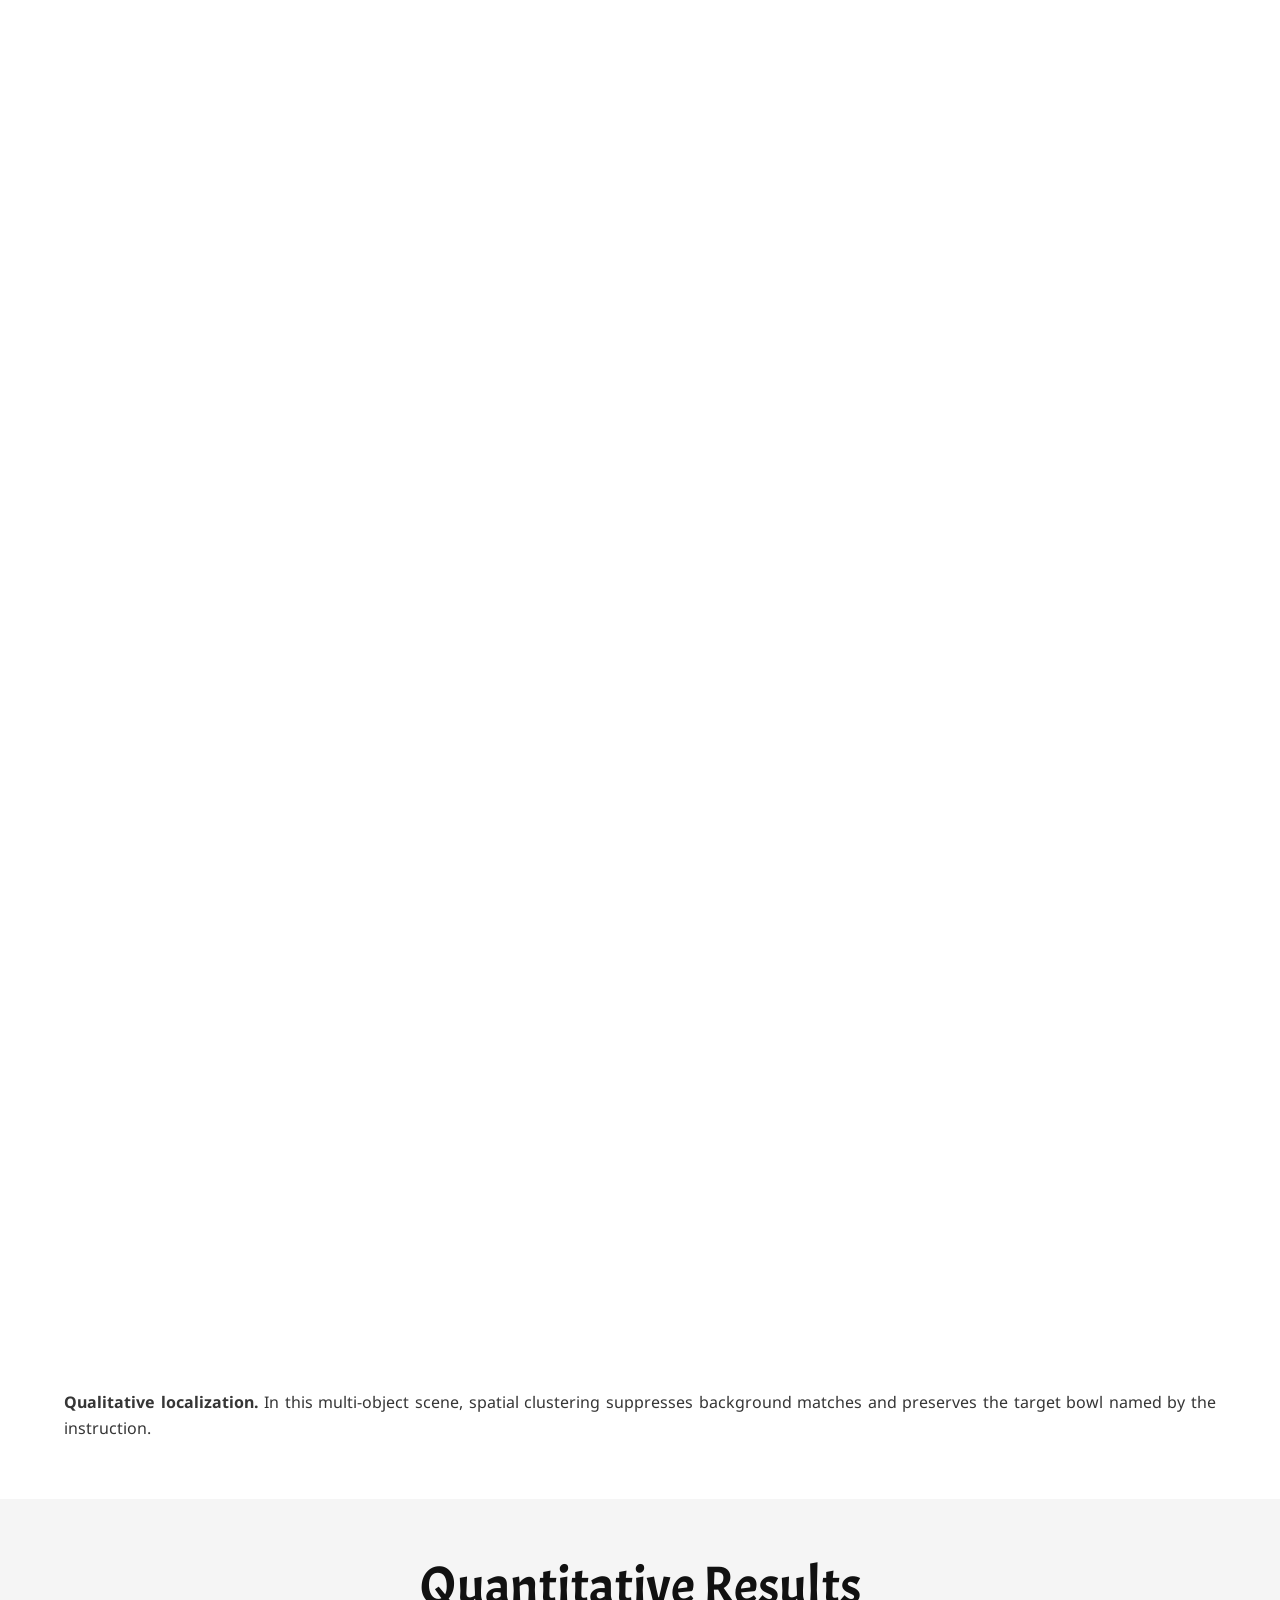
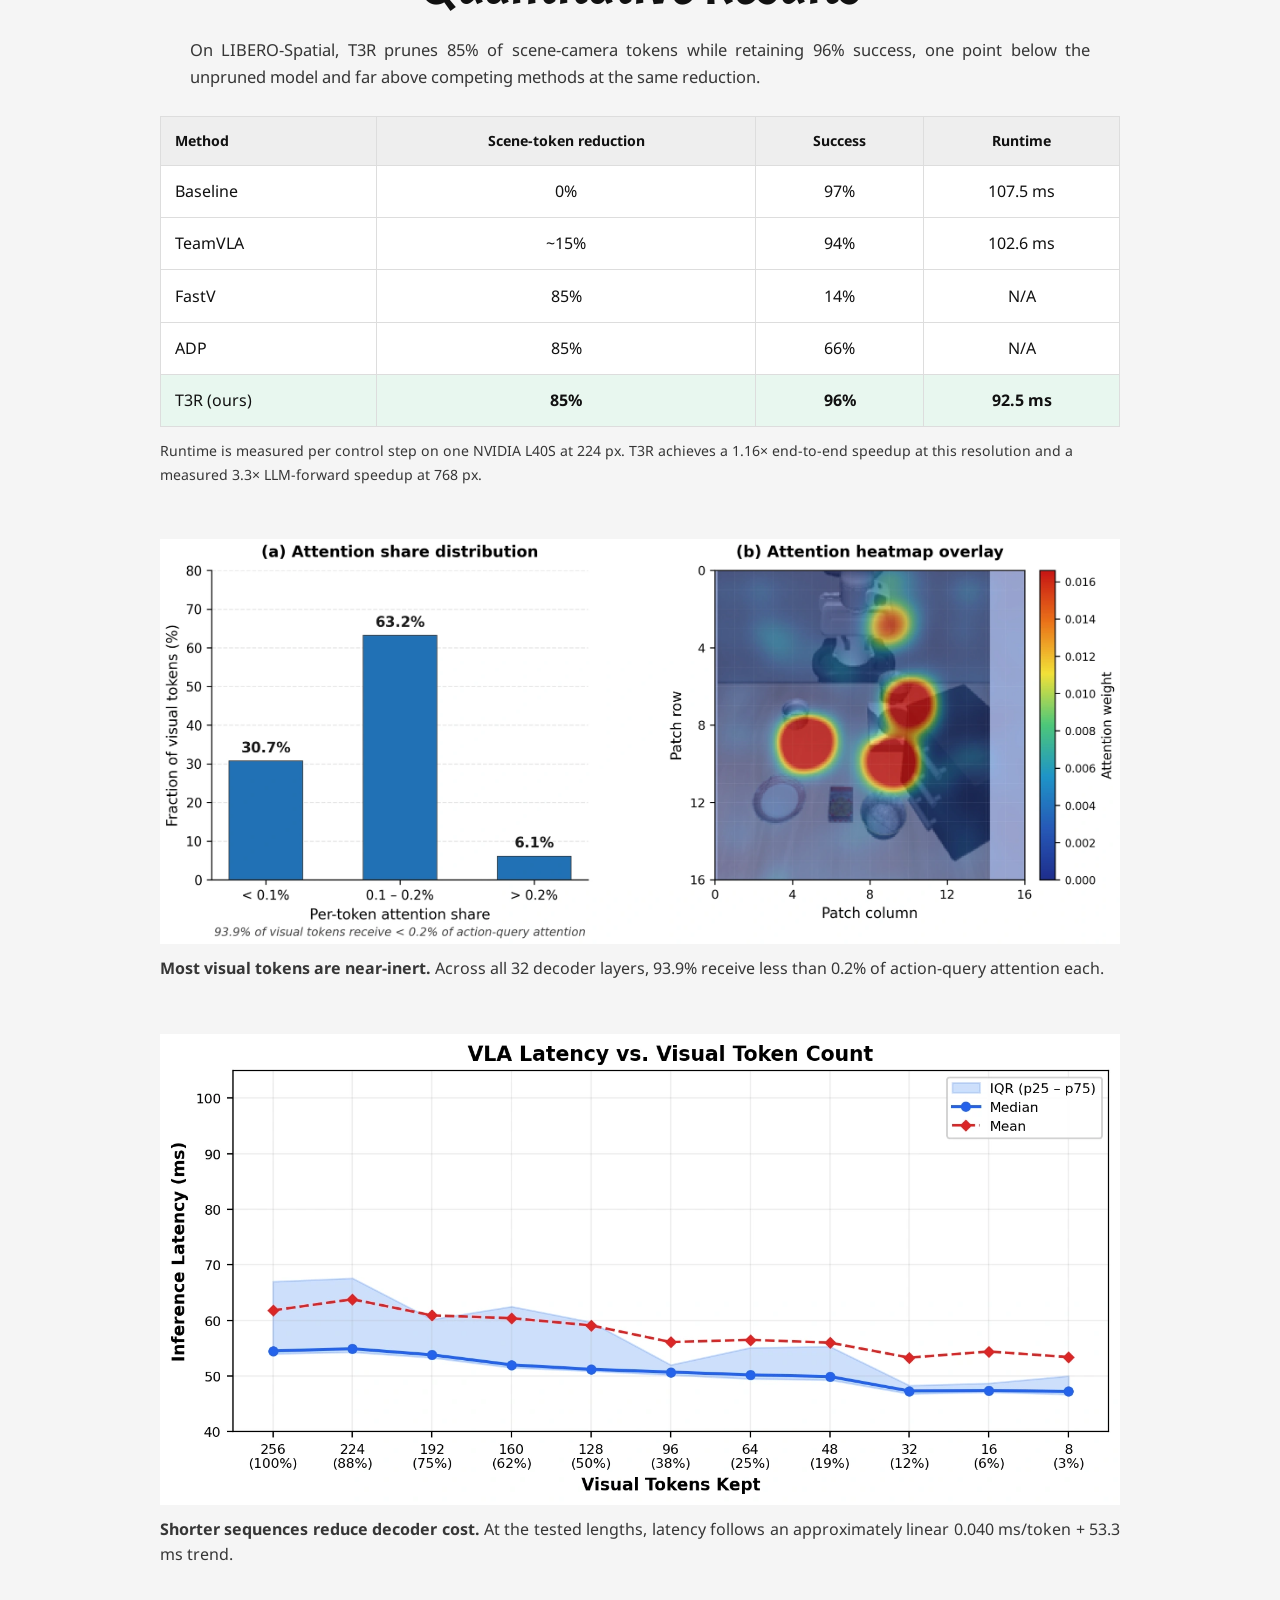
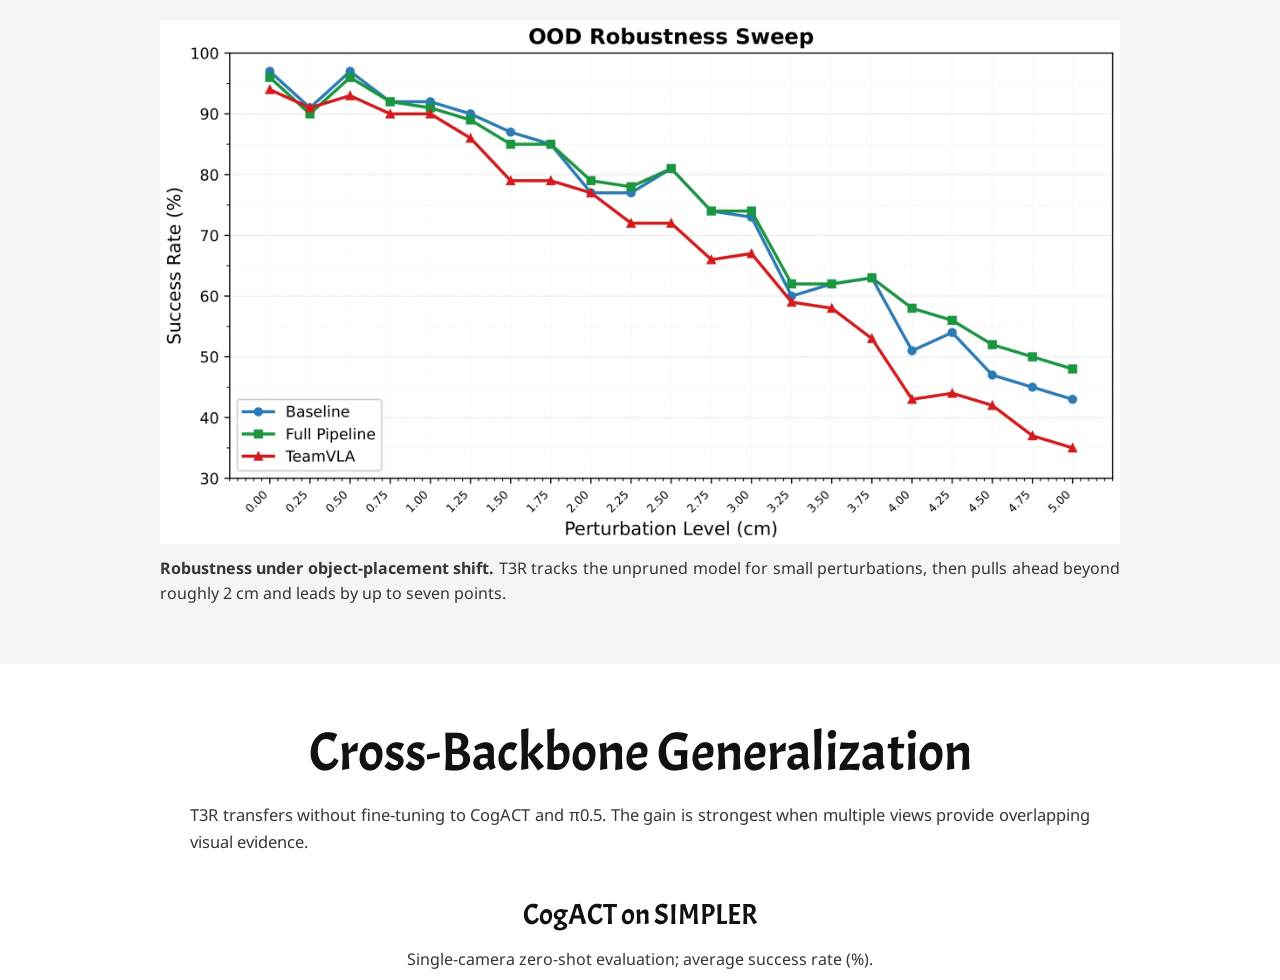
==== commit 23282550: "Lead with pipeline and remove walkthroughs" ====
--- a/index.html
+++ b/index.html
@@ -11,7 +11,7 @@
     <meta property="og:type" content="website">
     <meta
       property="og:title"
-      content="T3R — Training-Free Two-Stage Token Refinement"
+      content="T3R: Training-Free Two-Stage Token Refinement"
     >
     <meta
       property="og:description"
@@ -30,7 +30,7 @@
     <meta name="twitter:card" content="summary_large_image">
     <meta
       name="twitter:title"
-      content="T3R — Training-Free Two-Stage Token Refinement"
+      content="T3R: Training-Free Two-Stage Token Refinement"
     >
     <meta
       name="twitter:description"
@@ -63,12 +63,12 @@
     <link
       rel="preload"
       as="image"
-      href="assets/images/qualitative-retained.webp"
+      href="assets/images/pipeline-clean.webp"
       fetchpriority="high"
     >
     <link rel="stylesheet" href="styles.css">
     <script src="script.js" defer></script>
-    <title>T3R — Training-Free Two-Stage Token Refinement</title>
+    <title>T3R: Training-Free Two-Stage Token Refinement</title>
     <script type="application/ld+json">
       {
         "@context": "https://schema.org",
@@ -160,27 +160,21 @@
 
     <main id="main">
       <section class="teaser-section">
-        <div class="container desktop-width">
-          <picture>
-            <source
-              media="(max-width: 600px)"
-              srcset="assets/images/qualitative-retained-mobile.webp"
-            >
-            <img
-              class="teaser-image"
-              src="assets/images/qualitative-retained.webp"
-              alt="A three-step T3R example showing the full scene, spatially clustered prompts, and localization of the target bowl"
-              width="1600"
-              height="720"
-              fetchpriority="high"
-            >
-          </picture>
+        <div class="container widescreen-width">
+          <img
+            class="teaser-image"
+            src="assets/images/pipeline-clean.webp"
+            alt="T3R pipeline showing segmentation-guided pruning followed by saliency-guided attention biasing"
+            width="1640"
+            height="953"
+            fetchpriority="high"
+          >
           <p class="teaser-copy">
             We present <strong>T3R</strong>, a training-free framework that
-            removes irrelevant visual patches before decoding and redirects
-            attention toward action-critical evidence. In this example,
-            spatial clustering suppresses background matches and preserves the
-            target bowl named by the instruction.
+            tackles two complementary sources of VLA redundancy. The first
+            stage removes irrelevant visual patches before decoder entry. The
+            second stage redirects action attention toward instruction-critical
+            evidence, improving efficiency and robustness without retraining.
           </p>
         </div>
       </section>
@@ -212,26 +206,7 @@
 
       <section class="paper-section" id="method">
         <div class="container widescreen-width">
-          <h2>Pipeline</h2>
-          <figure class="paper-figure">
-            <img
-              src="assets/images/pipeline-clean.webp"
-              alt="T3R pipeline showing segmentation-guided pruning followed by saliency-guided attention biasing"
-              width="1640"
-              height="953"
-              loading="lazy"
-              decoding="async"
-            >
-            <figcaption>
-              <strong>Stage 1 — pruning.</strong> POS-weighted SigLIP
-              similarity and spatially clustered prompts guide EfficientTAM;
-              only patches intersecting the mask enter the decoder.
-              <strong>Stage 2 — biasing.</strong> Integrated Gradients
-              identifies instruction-salient tokens, and a lightweight
-              additive bias guides action-token queries in decoder layers 8–23.
-            </figcaption>
-          </figure>
-
+          <h2>Method Details</h2>
           <div class="method-columns">
             <div>
               <h3>Segmentation-guided pruning</h3>
@@ -251,6 +226,28 @@
               </p>
             </div>
           </div>
+
+          <figure class="paper-figure qualitative-example">
+            <picture>
+              <source
+                media="(max-width: 600px)"
+                srcset="assets/images/qualitative-retained-mobile.webp"
+              >
+              <img
+                src="assets/images/qualitative-retained.webp"
+                alt="A three-step T3R example showing the full multi-object scene, spatially clustered prompts, and localization of the target bowl"
+                width="1600"
+                height="720"
+                loading="lazy"
+                decoding="async"
+              >
+            </picture>
+            <figcaption>
+              <strong>Qualitative localization.</strong> In this multi-object
+              scene, spatial clustering suppresses background matches and
+              preserves the target bowl named by the instruction.
+            </figcaption>
+          </figure>
         </div>
       </section>
 
@@ -290,13 +287,13 @@
                   <td>FastV</td>
                   <td>85%</td>
                   <td>14%</td>
-                  <td>—</td>
+                  <td>N/A</td>
                 </tr>
                 <tr>
                   <td>ADP</td>
                   <td>85%</td>
                   <td>66%</td>
-                  <td>—</td>
+                  <td>N/A</td>
                 </tr>
                 <tr class="ours">
                   <td>T3R (ours)</td>
@@ -488,61 +485,7 @@
         </div>
       </section>
 
-      <section class="paper-section light-section" id="videos">
-        <div class="container widescreen-width">
-          <h2>Visual Walkthroughs</h2>
-          <p class="section-intro">
-            These animations explain the method and measured trends from the
-            paper. They are not robot-rollout footage.
-          </p>
-
-          <div class="video-grid">
-            <figure>
-              <video
-                muted
-                loop
-                playsinline
-                controls
-                preload="metadata"
-                poster="assets/images/qualitative-retained.webp"
-                aria-label="Animated explanation of T3R visual-token pruning"
-              >
-                <source
-                  src="assets/videos/pruning-walkthrough.mp4"
-                  type="video/mp4"
-                >
-              </video>
-              <figcaption>
-                <strong>Segmentation-guided pruning.</strong>
-                Similarity → spatial clustering → mask → retained tokens.
-              </figcaption>
-            </figure>
-
-            <figure>
-              <video
-                muted
-                loop
-                playsinline
-                controls
-                preload="metadata"
-                poster="assets/images/pipeline-clean.webp"
-                aria-label="Animated overview of T3R and its measured results"
-              >
-                <source
-                  src="assets/videos/results-overview.mp4"
-                  type="video/mp4"
-                >
-              </video>
-              <figcaption>
-                <strong>Why two-stage refinement helps.</strong>
-                Attention concentration, efficiency, and OOD robustness.
-              </figcaption>
-            </figure>
-          </div>
-        </div>
-      </section>
-
-      <section class="paper-section" id="limitations">
+      <section class="paper-section light-section" id="limitations">
         <div class="container text-width">
           <h2>Limitations</h2>
           <div class="paper-copy">
@@ -563,7 +506,7 @@
         </div>
       </section>
 
-      <section class="paper-section light-section" id="citation">
+      <section class="paper-section" id="citation">
         <div class="container desktop-width">
           <h2>BibTeX</h2>
           <p class="section-intro">
--- a/styles.css
+++ b/styles.css
@@ -48,8 +48,7 @@
   color: var(--link);
 }
 
-img,
-video {
+img {
   display: block;
   max-width: 100%;
 }
@@ -396,30 +395,6 @@
   text-align: center;
 }
 
-.video-grid {
-  display: grid;
-  grid-template-columns: repeat(2, minmax(0, 1fr));
-  gap: 1.4rem;
-}
-
-.video-grid figure {
-  margin: 0;
-}
-
-.video-grid video {
-  width: 100%;
-  aspect-ratio: 16 / 9;
-  border-radius: 8px;
-  background: #111111;
-  box-shadow: 0 0.15em 0.7em rgba(0, 0, 0, 0.15);
-}
-
-.video-grid figcaption {
-  margin-top: 0.7rem;
-  color: #363636;
-  text-align: center;
-}
-
 .bibtex {
   position: relative;
   max-width: 780px;
@@ -506,8 +481,7 @@
     font-size: 2.4rem;
   }
 
-  .method-columns,
-  .video-grid {
+  .method-columns {
     grid-template-columns: 1fr;
   }
 
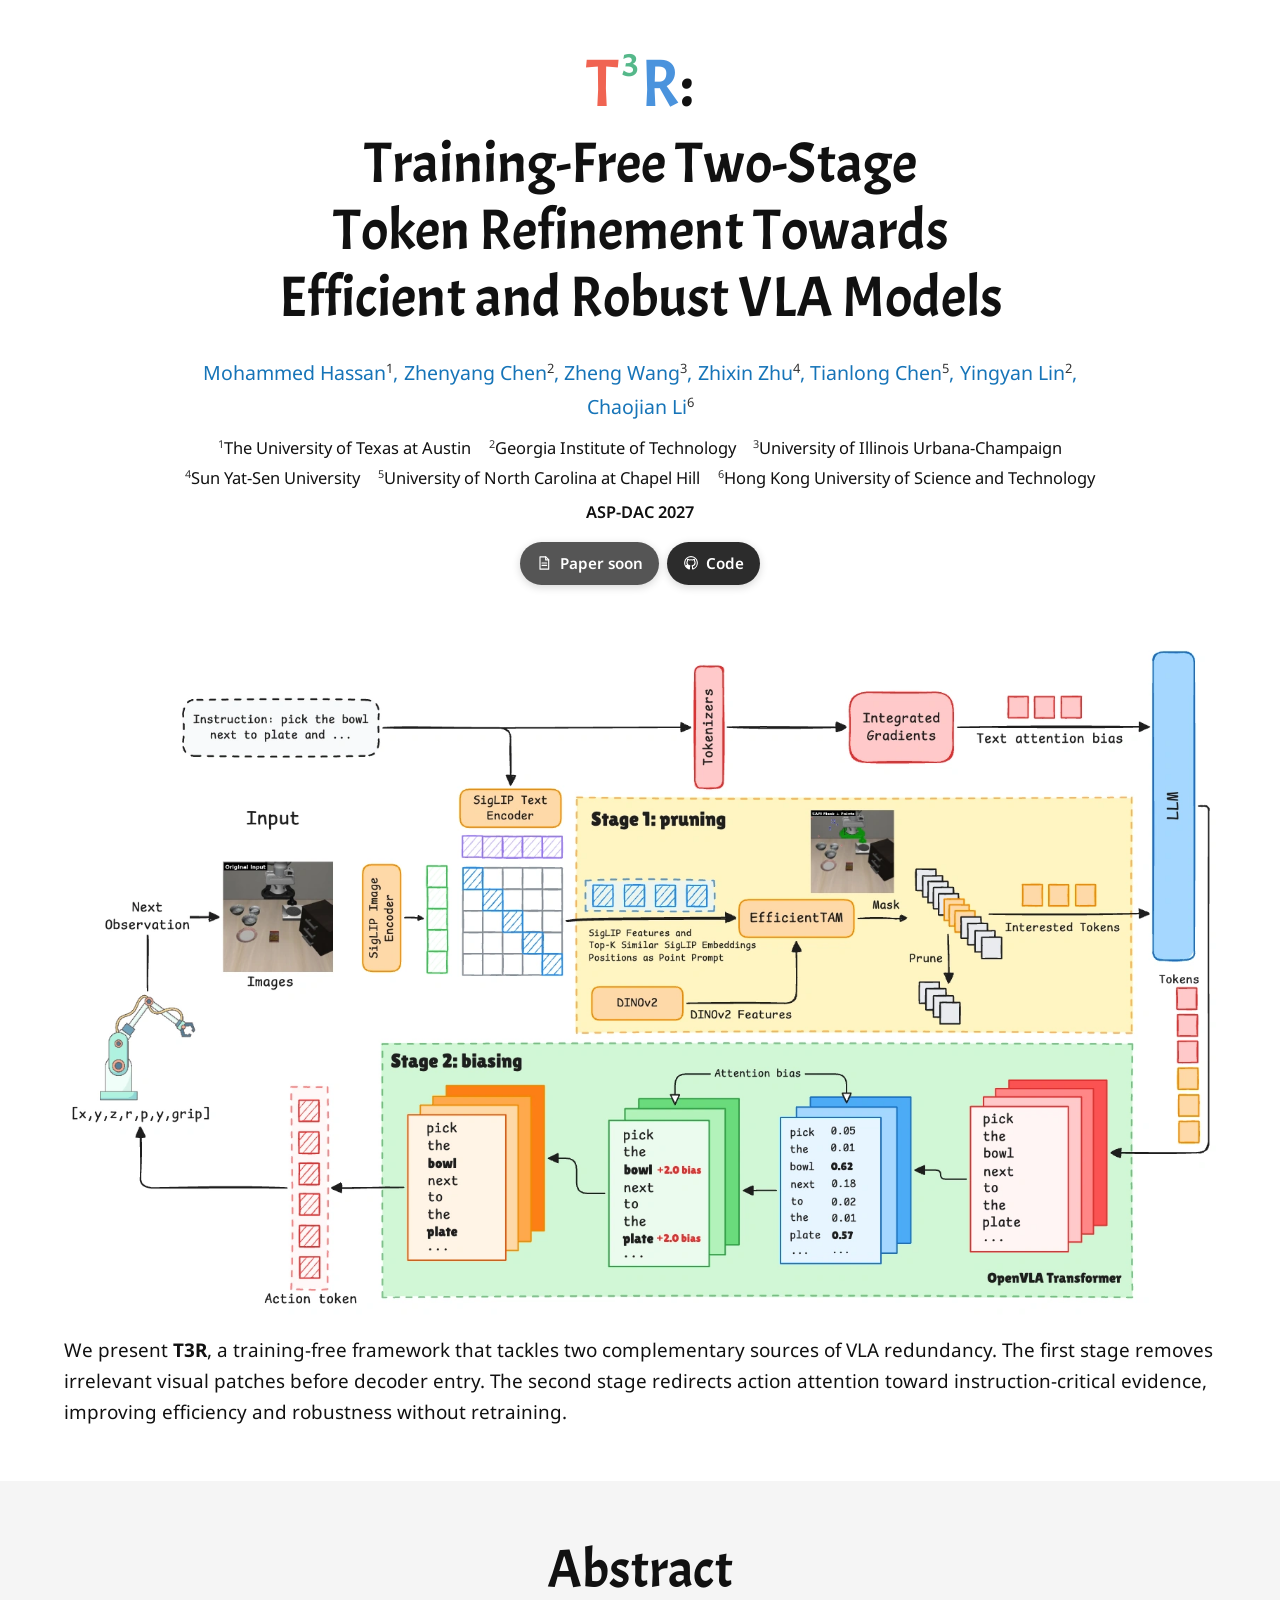
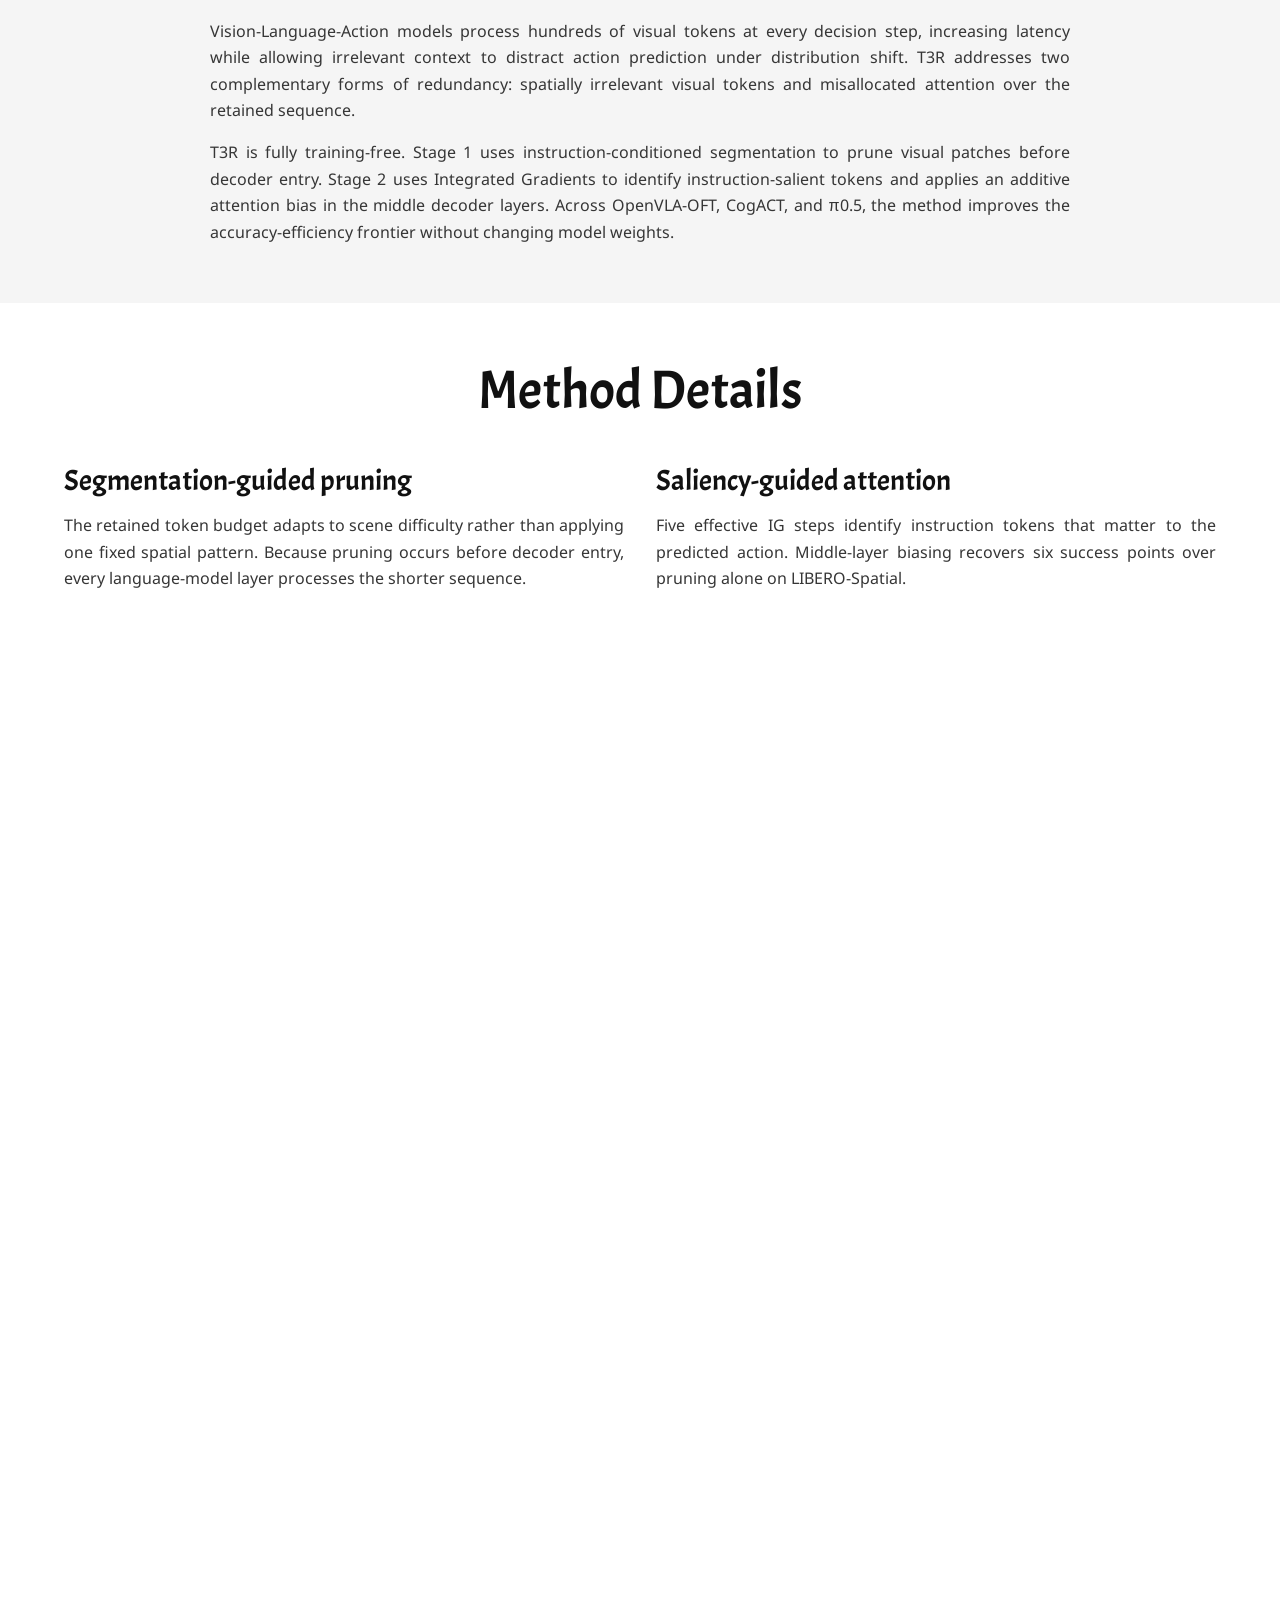
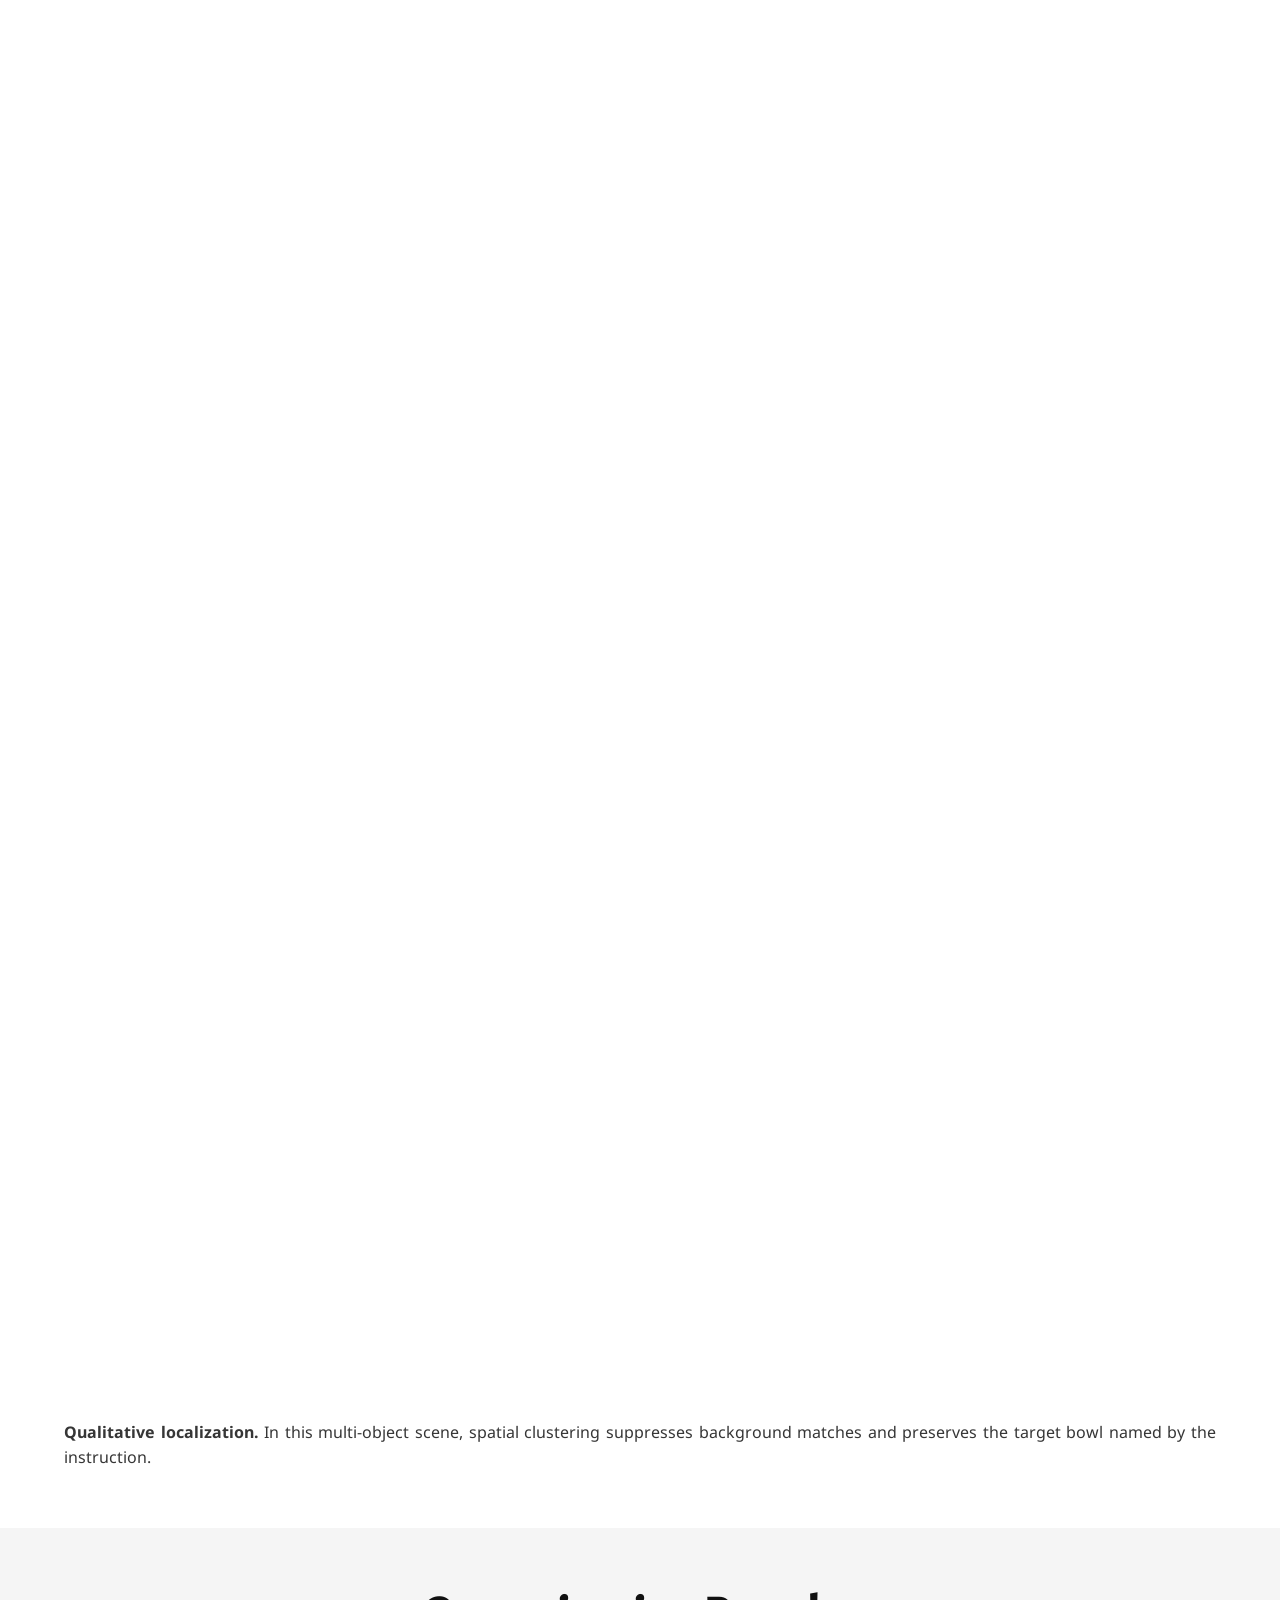
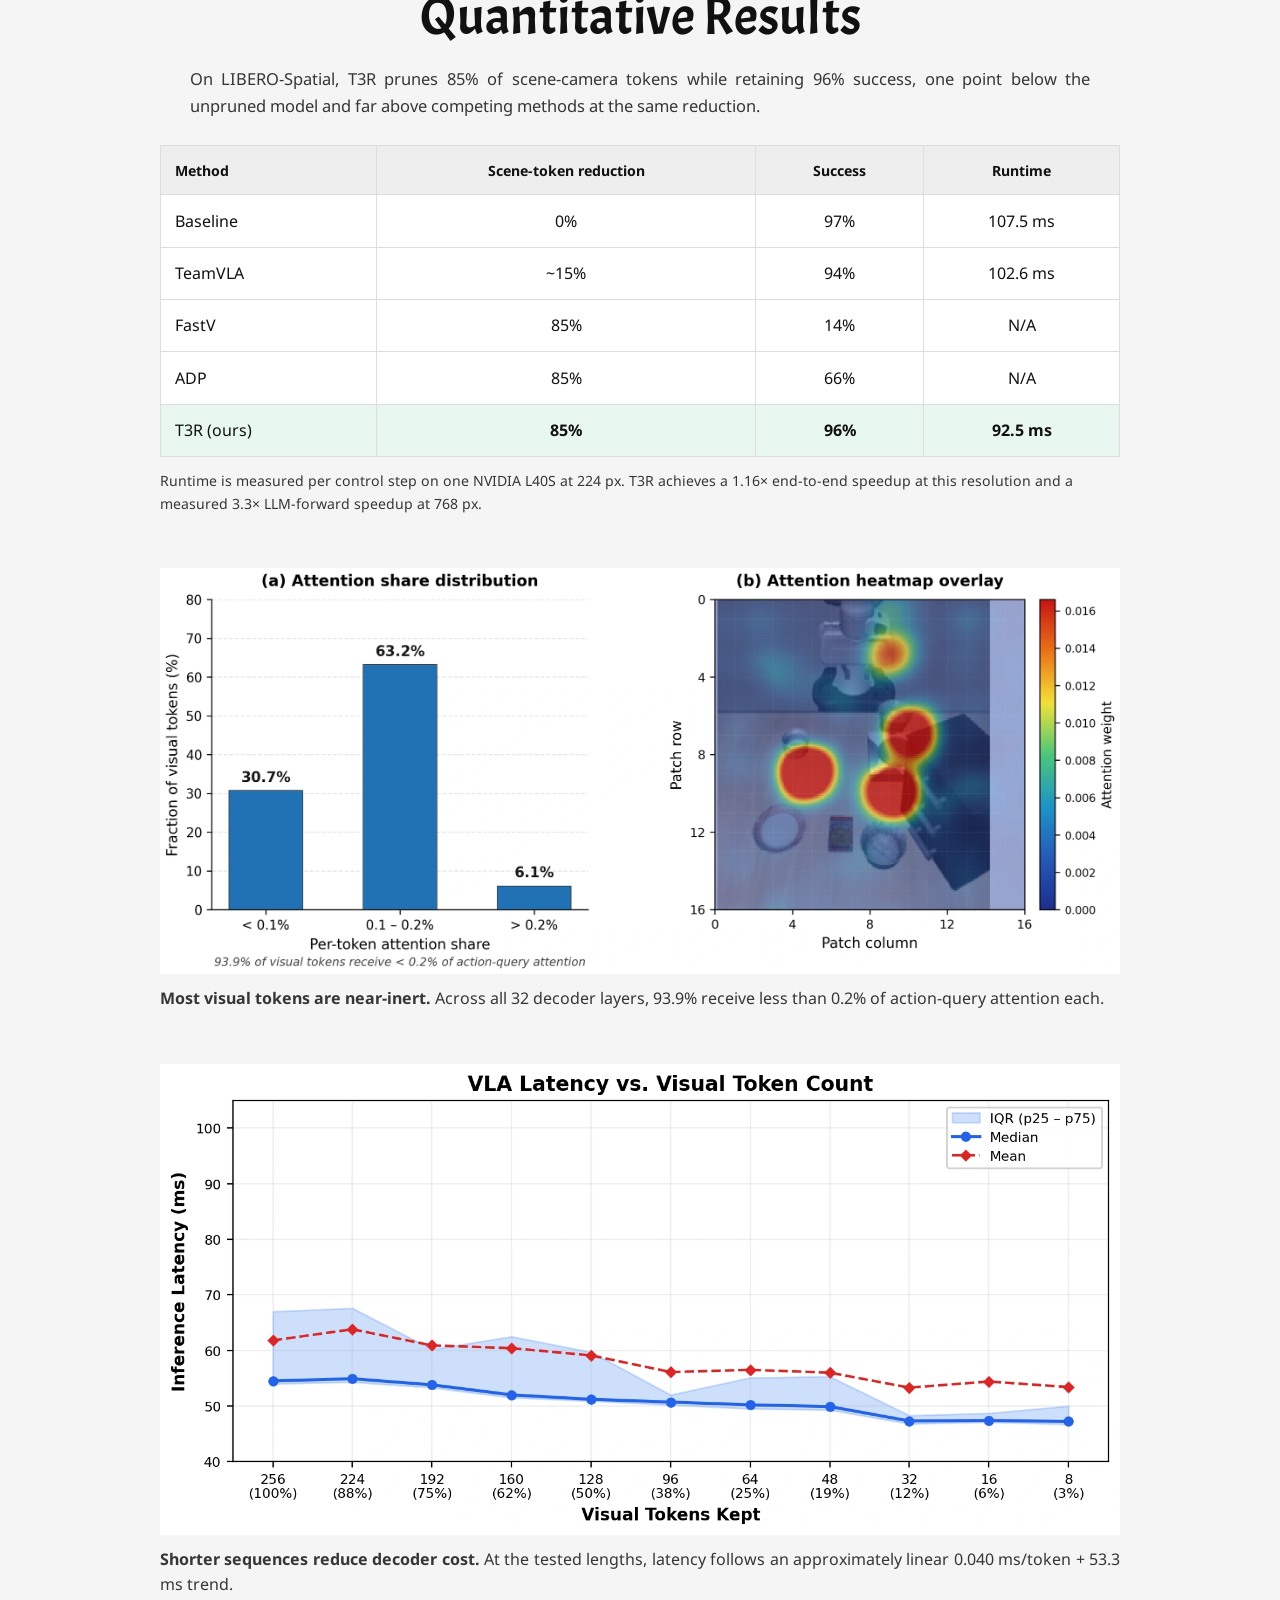
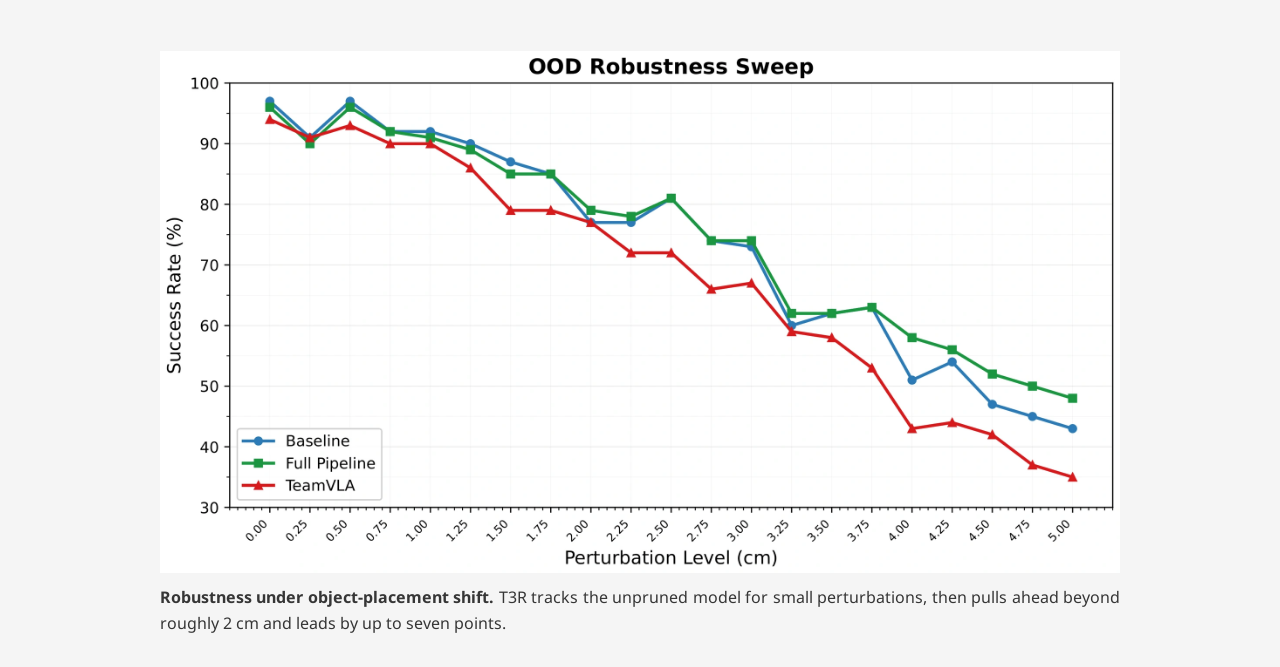
==== commit 566dcc10: "Remove limitations and expand affiliations" ====
--- a/index.html
+++ b/index.html
@@ -119,12 +119,14 @@
         </div>
 
         <div class="publication-affiliations">
-          <span><sup>1</sup>UT Austin</span>
-          <span><sup>2</sup>Georgia Tech</span>
-          <span><sup>3</sup>UIUC</span>
+          <span><sup>1</sup>The University of Texas at Austin</span>
+          <span><sup>2</sup>Georgia Institute of Technology</span>
+          <span><sup>3</sup>University of Illinois Urbana-Champaign</span>
           <span><sup>4</sup>Sun Yat-Sen University</span>
-          <span><sup>5</sup>UNC Chapel Hill</span>
-          <span><sup>6</sup>HKUST</span>
+          <span><sup>5</sup>University of North Carolina at Chapel Hill</span>
+          <span
+            ><sup>6</sup>Hong Kong University of Science and Technology</span
+          >
         </div>
 
         <p class="publication-venue">ASP-DAC 2027</p>
@@ -485,28 +487,7 @@
         </div>
       </section>
 
-      <section class="paper-section light-section" id="limitations">
-        <div class="container text-width">
-          <h2>Limitations</h2>
-          <div class="paper-copy">
-            <p>
-              The experiments are simulation-based. Benefits are strongest in
-              multi-camera settings, where views provide redundant evidence.
-              Aggressive irreversible pruning can be less effective in
-              single-camera or multi-phase tasks, and segmentation errors can
-              remove necessary evidence.
-            </p>
-            <p>
-              On LIBERO-Object, for example, T3R underperforms TeamVLA when
-              similarity splits between a source object and a visually dominant
-              destination. These cases motivate phase-aware re-localization and
-              reversible token selection.
-            </p>
-          </div>
-        </div>
-      </section>
-
-      <section class="paper-section" id="citation">
+      <section class="paper-section light-section" id="citation">
         <div class="container desktop-width">
           <h2>BibTeX</h2>
           <p class="section-intro">
--- a/styles.css
+++ b/styles.css
@@ -465,8 +465,7 @@
   }
 
   .publication-affiliations span {
-    display: inline-block;
-    margin-inline: 0.3rem;
+    display: block;
   }
 
   .teaser-copy {
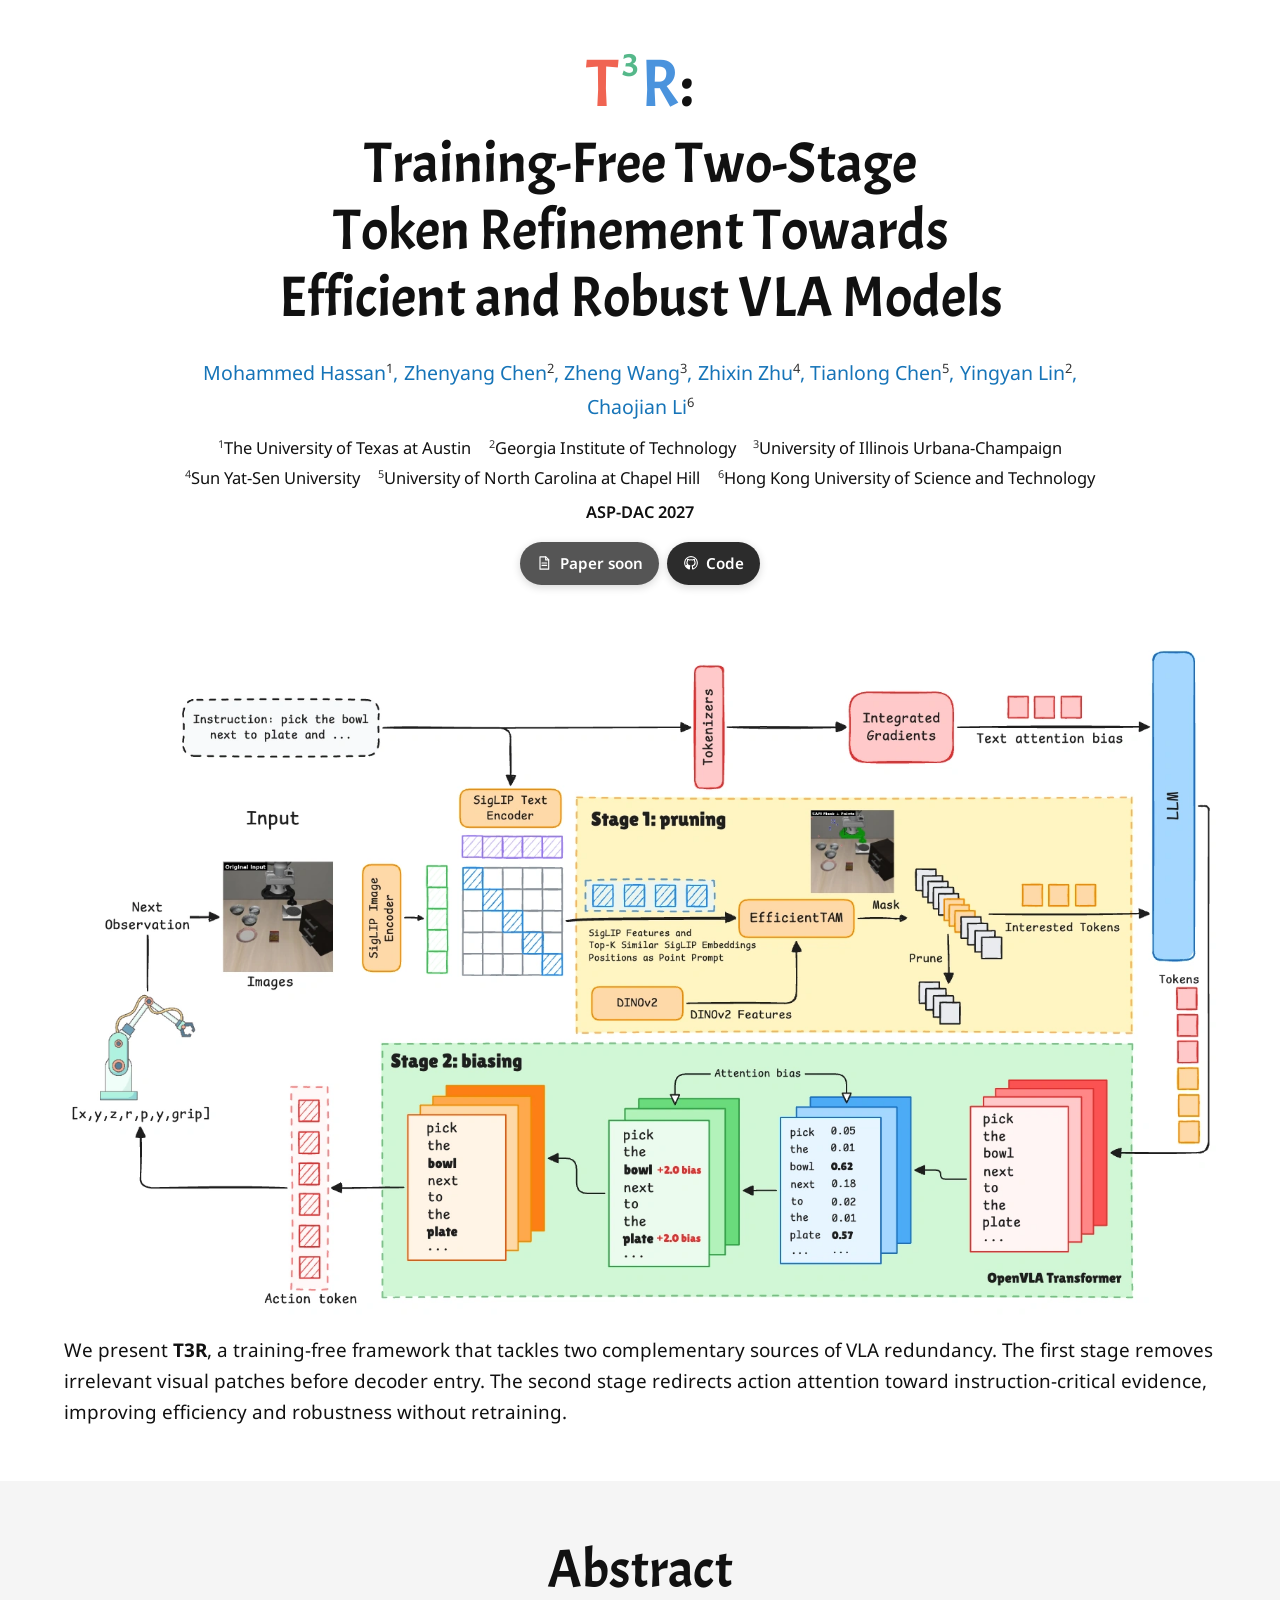
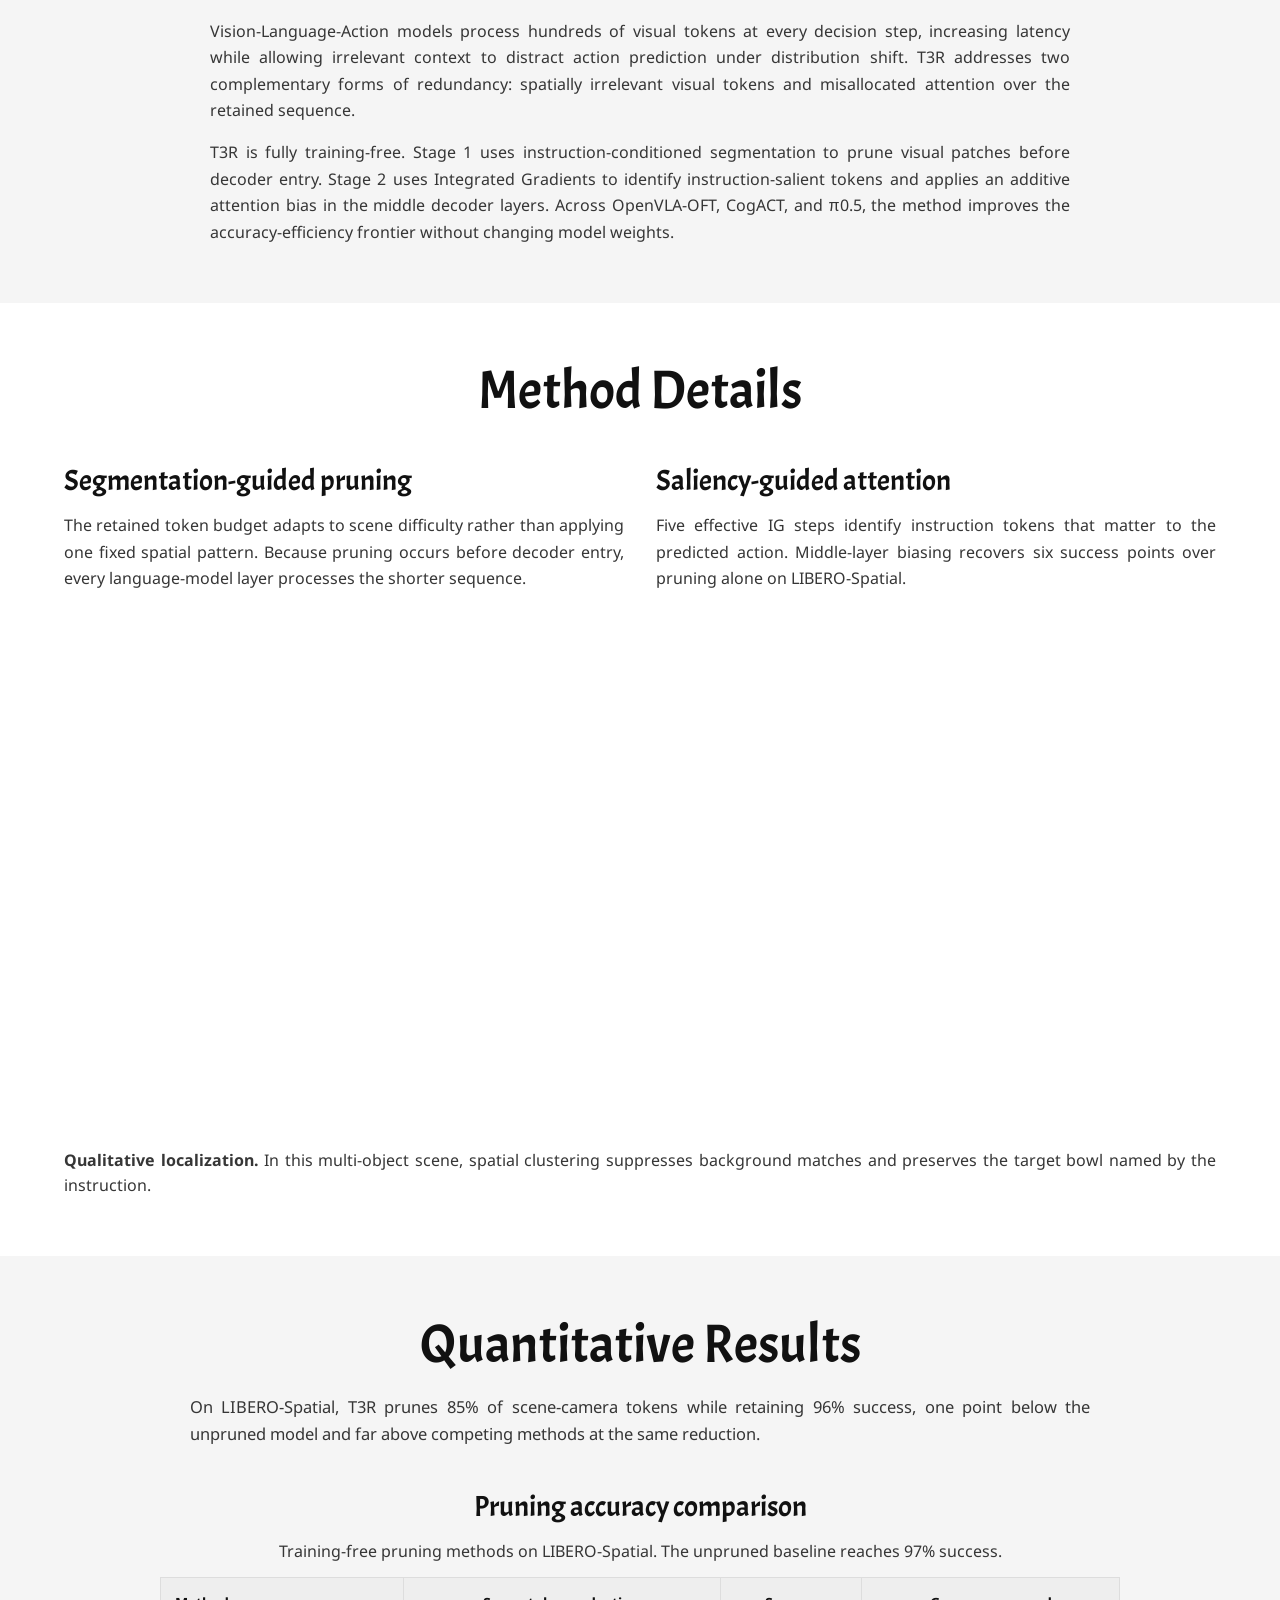
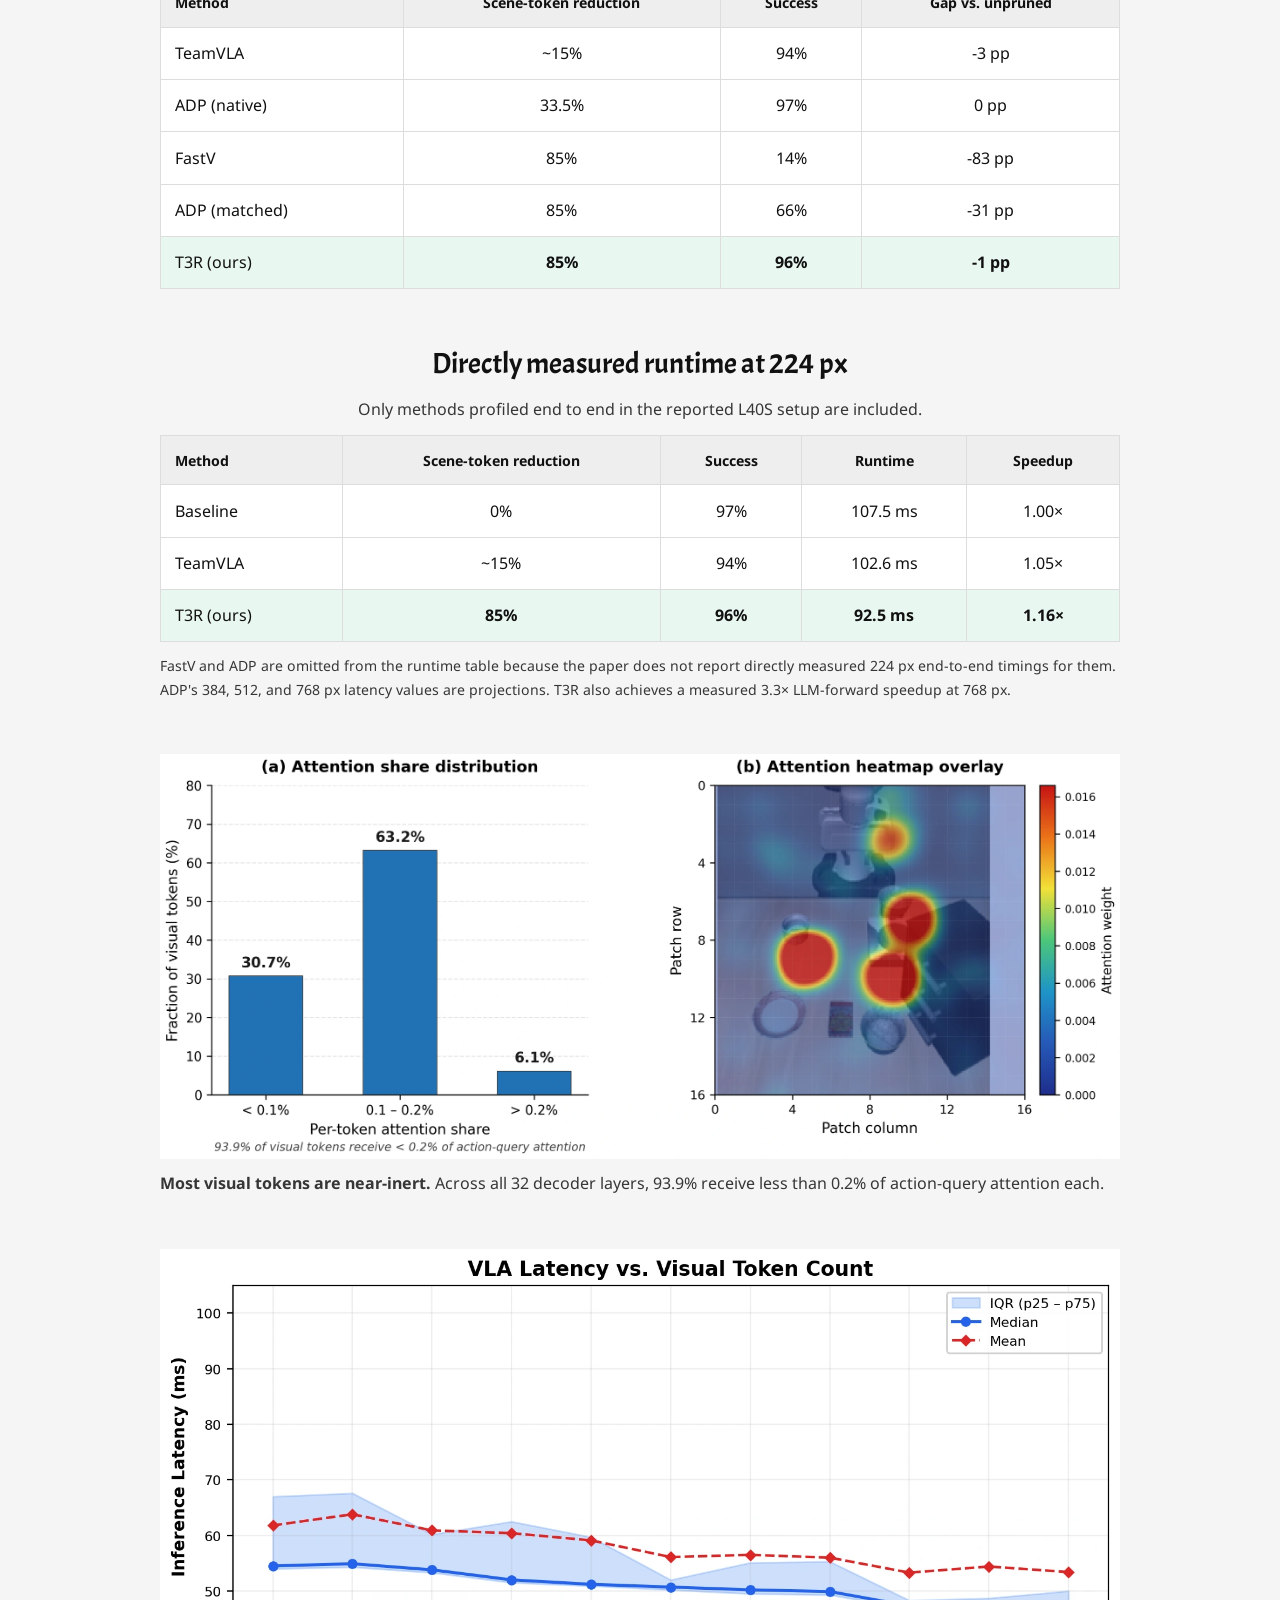
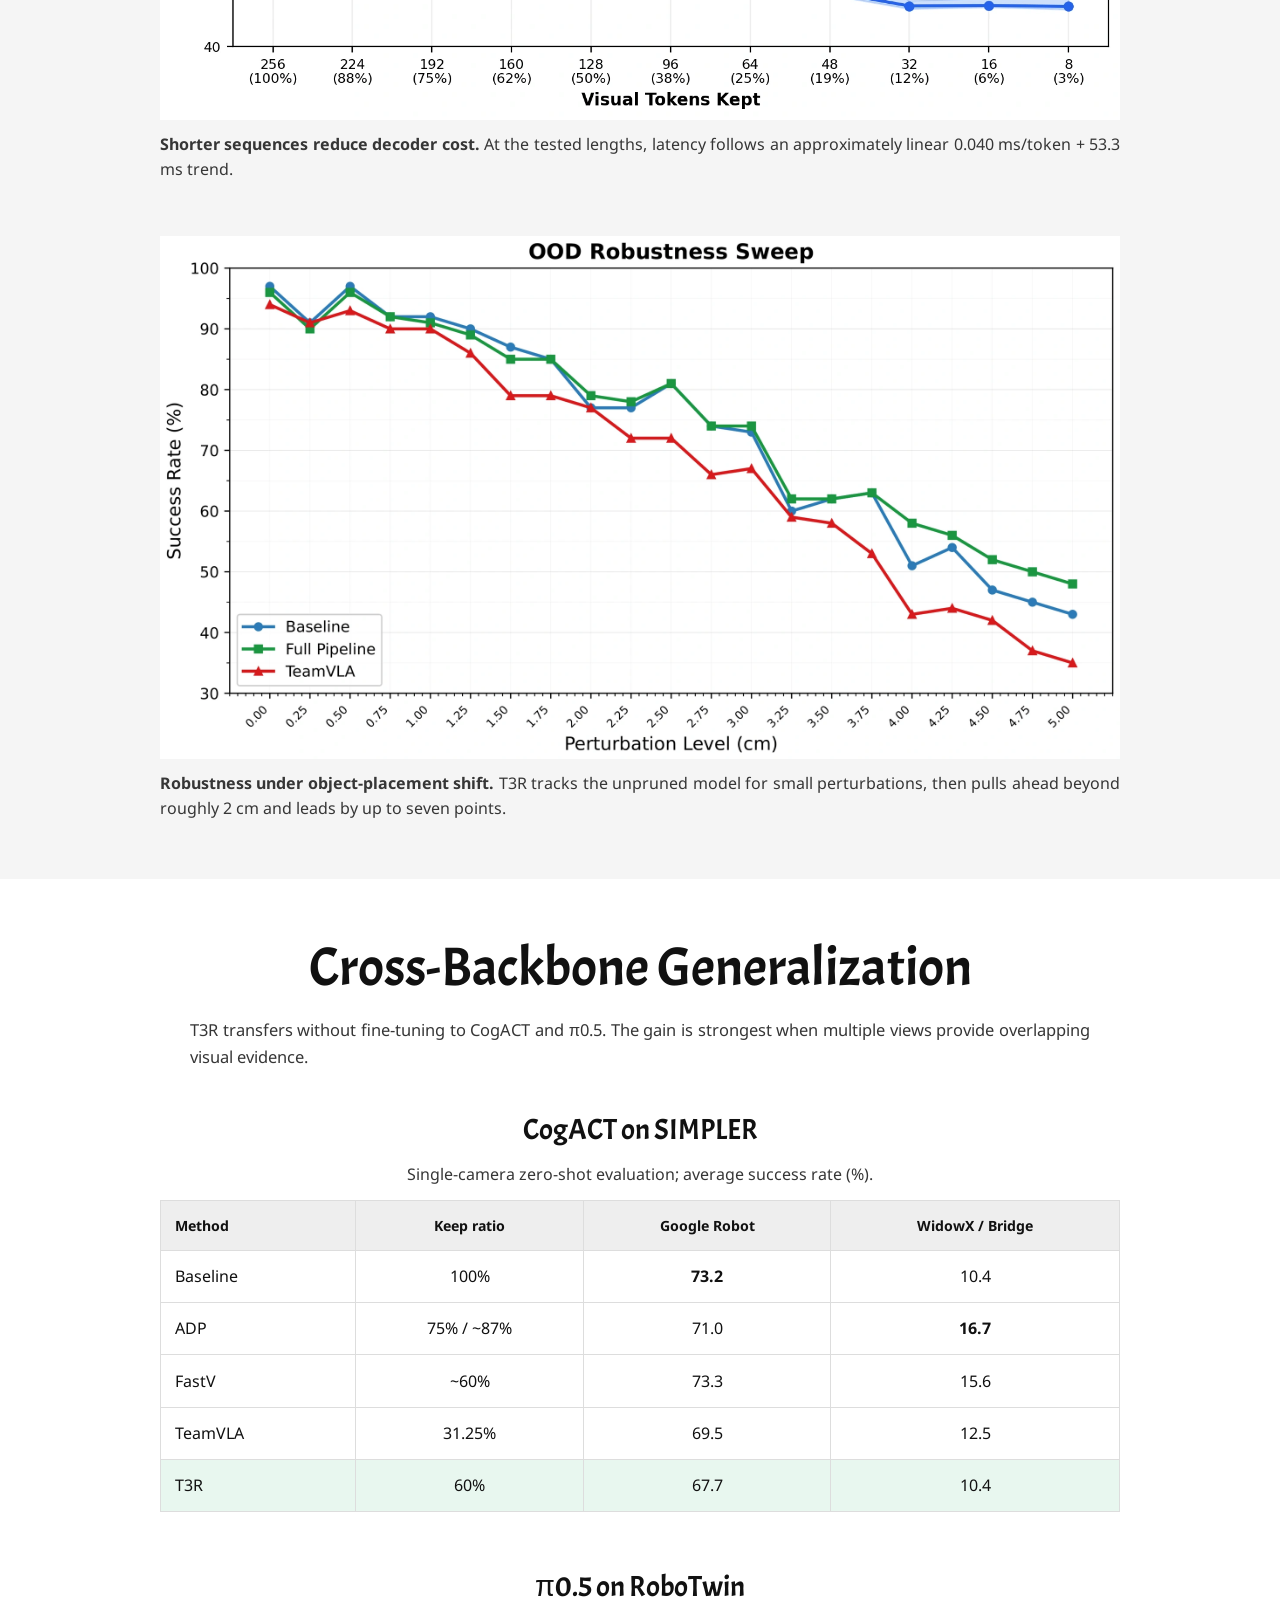
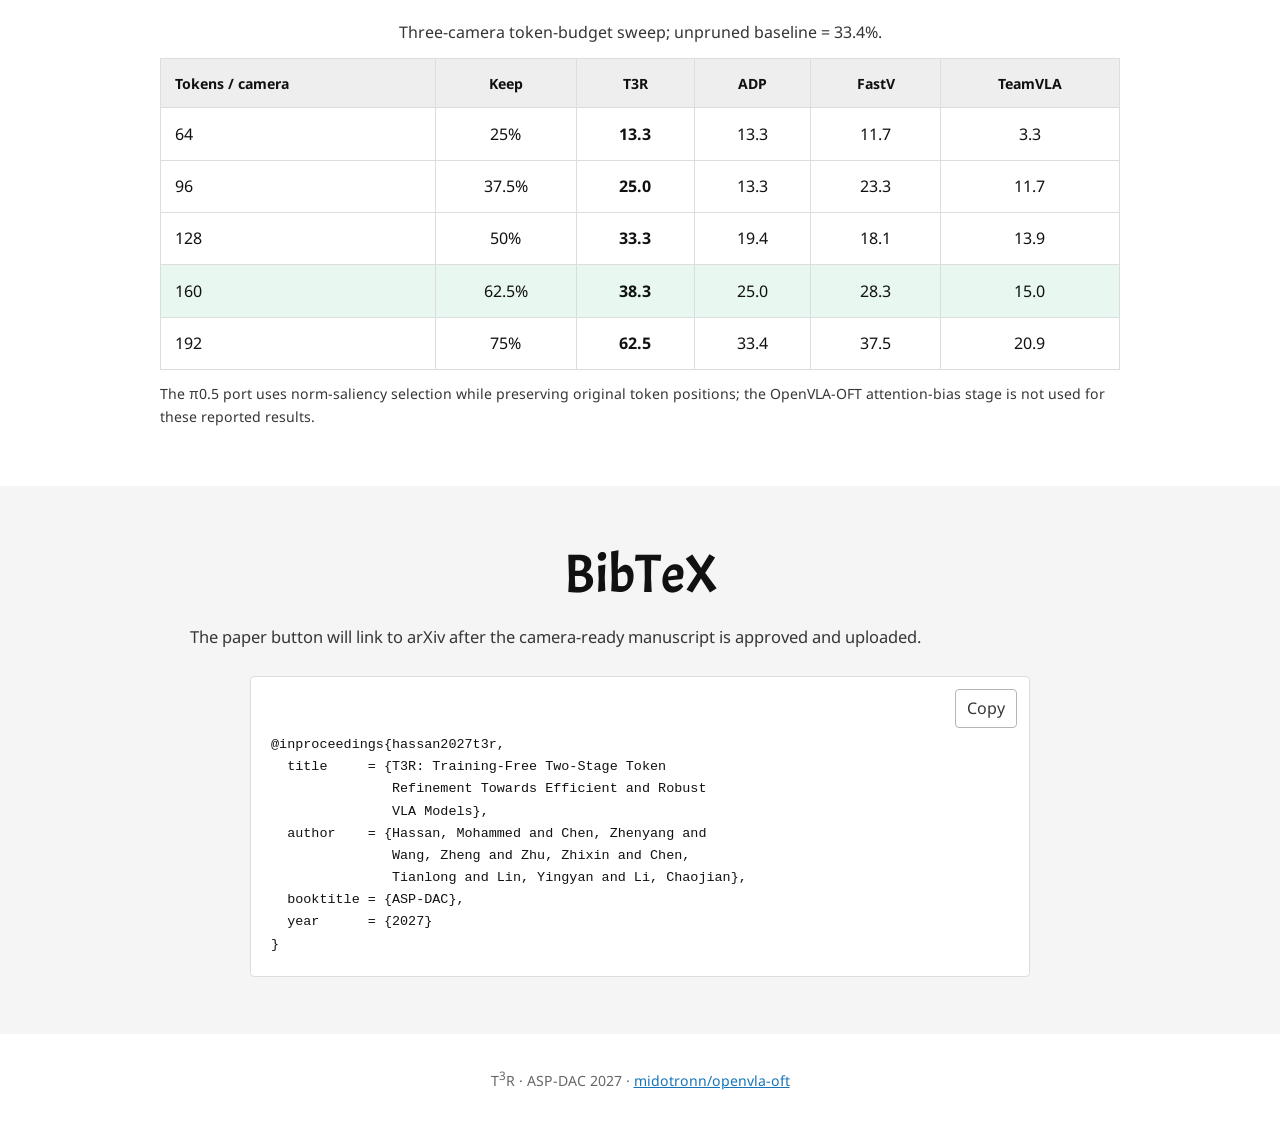
==== commit 274772ec: "Split pruning accuracy and runtime results" ====
--- a/index.html
+++ b/index.html
@@ -262,6 +262,63 @@
             above competing methods at the same reduction.
           </p>
 
+          <h3 class="table-heading">Pruning accuracy comparison</h3>
+          <p class="table-description">
+            Training-free pruning methods on LIBERO-Spatial. The unpruned
+            baseline reaches 97% success.
+          </p>
+          <div class="table-scroll">
+            <table>
+              <thead>
+                <tr>
+                  <th>Method</th>
+                  <th>Scene-token reduction</th>
+                  <th>Success</th>
+                  <th>Gap vs. unpruned</th>
+                </tr>
+              </thead>
+              <tbody>
+                <tr>
+                  <td>TeamVLA</td>
+                  <td>~15%</td>
+                  <td>94%</td>
+                  <td>-3 pp</td>
+                </tr>
+                <tr>
+                  <td>ADP (native)</td>
+                  <td>33.5%</td>
+                  <td>97%</td>
+                  <td>0 pp</td>
+                </tr>
+                <tr>
+                  <td>FastV</td>
+                  <td>85%</td>
+                  <td>14%</td>
+                  <td>-83 pp</td>
+                </tr>
+                <tr>
+                  <td>ADP (matched)</td>
+                  <td>85%</td>
+                  <td>66%</td>
+                  <td>-31 pp</td>
+                </tr>
+                <tr class="ours">
+                  <td>T3R (ours)</td>
+                  <td><strong>85%</strong></td>
+                  <td><strong>96%</strong></td>
+                  <td><strong>-1 pp</strong></td>
+                </tr>
+              </tbody>
+            </table>
+          </div>
+
+          <h3 class="table-heading second-table">
+            Directly measured runtime at 224 px
+          </h3>
+          <p class="table-description">
+            Only methods profiled end to end in the reported L40S setup are
+            included.
+          </p>
           <div class="table-scroll">
             <table>
               <thead>
@@ -270,6 +327,7 @@
                   <th>Scene-token reduction</th>
                   <th>Success</th>
                   <th>Runtime</th>
+                  <th>Speedup</th>
                 </tr>
               </thead>
               <tbody>
@@ -278,38 +336,30 @@
                   <td>0%</td>
                   <td>97%</td>
                   <td>107.5 ms</td>
+                  <td>1.00×</td>
                 </tr>
                 <tr>
                   <td>TeamVLA</td>
                   <td>~15%</td>
                   <td>94%</td>
                   <td>102.6 ms</td>
-                </tr>
-                <tr>
-                  <td>FastV</td>
-                  <td>85%</td>
-                  <td>14%</td>
-                  <td>N/A</td>
-                </tr>
-                <tr>
-                  <td>ADP</td>
-                  <td>85%</td>
-                  <td>66%</td>
-                  <td>N/A</td>
+                  <td>1.05×</td>
                 </tr>
                 <tr class="ours">
                   <td>T3R (ours)</td>
                   <td><strong>85%</strong></td>
                   <td><strong>96%</strong></td>
                   <td><strong>92.5 ms</strong></td>
+                  <td><strong>1.16×</strong></td>
                 </tr>
               </tbody>
             </table>
           </div>
           <p class="table-note">
-            Runtime is measured per control step on one NVIDIA L40S at 224 px.
-            T3R achieves a 1.16× end-to-end speedup at this resolution and a
-            measured 3.3× LLM-forward speedup at 768 px.
+            FastV and ADP are omitted from the runtime table because the paper
+            does not report directly measured 224 px end-to-end timings for
+            them. ADP's 384, 512, and 768 px latency values are projections.
+            T3R also achieves a measured 3.3× LLM-forward speedup at 768 px.
           </p>
 
           <figure class="paper-figure result-figure">
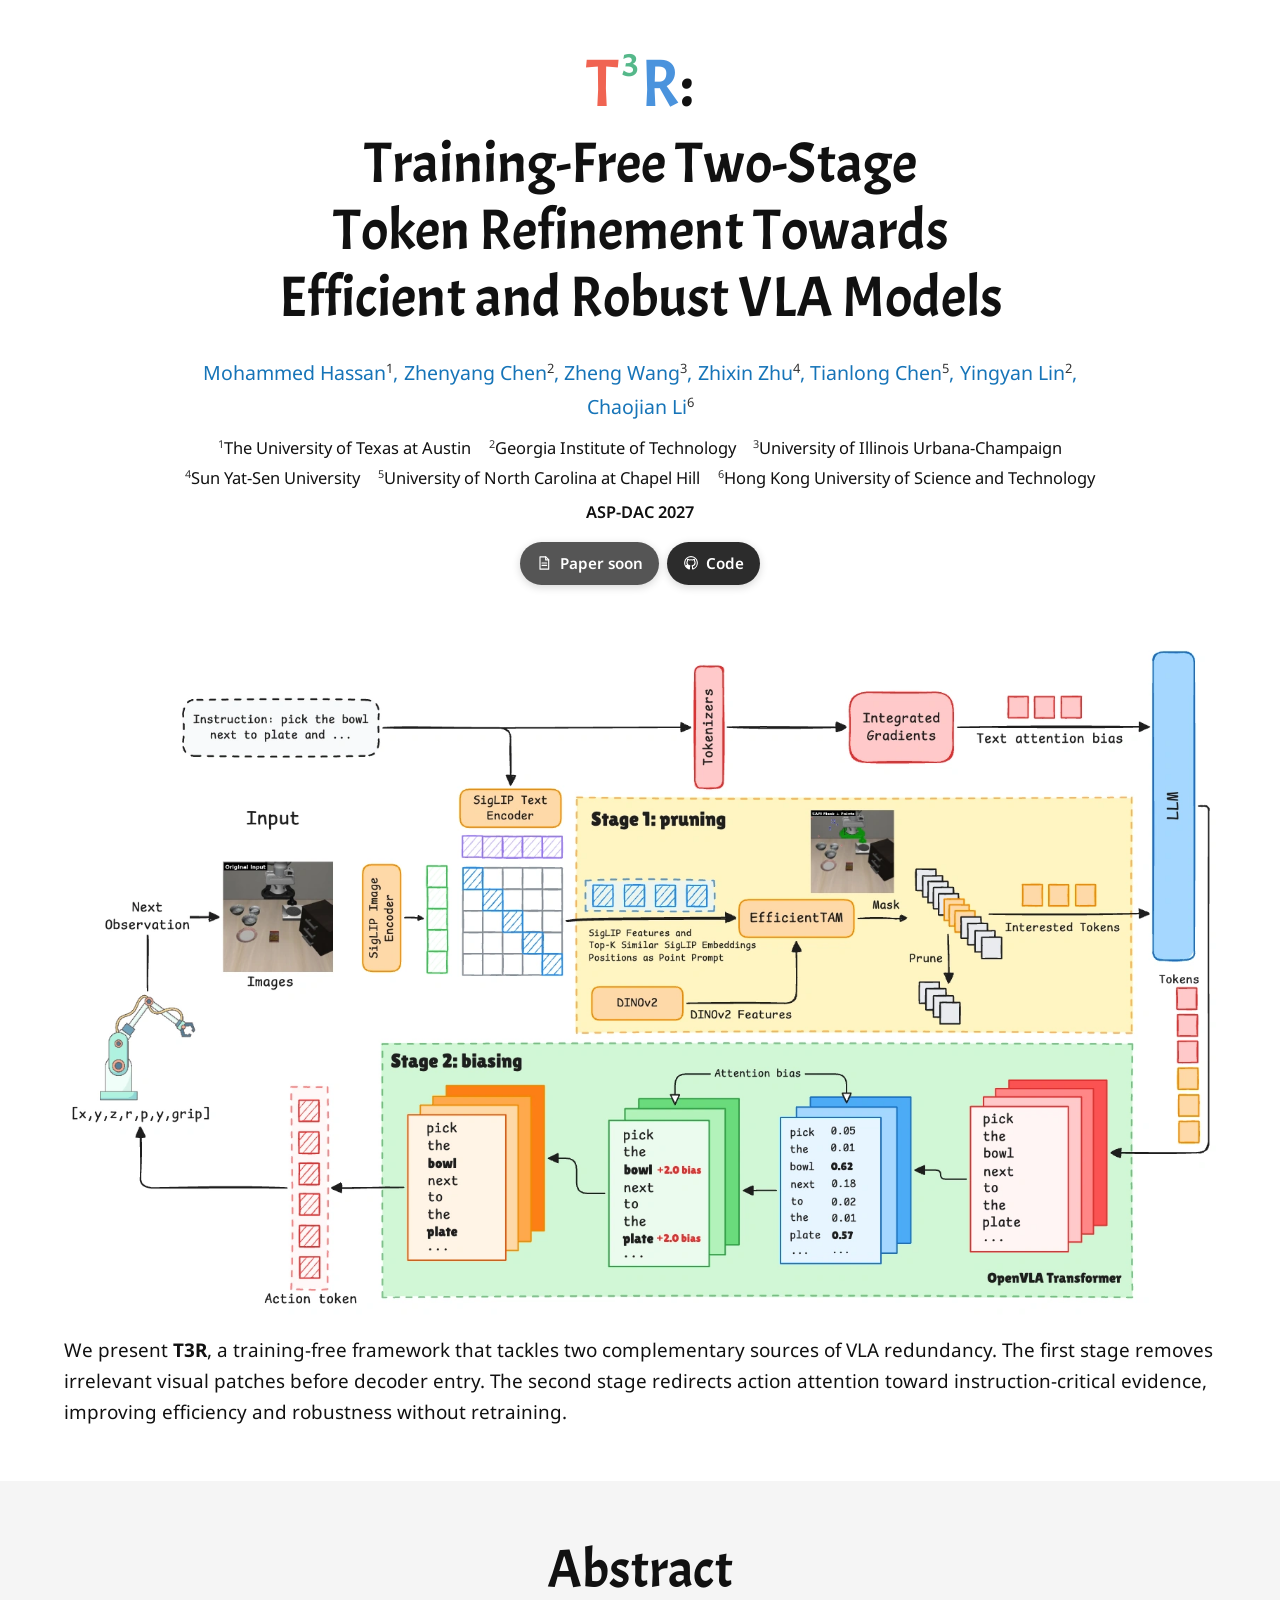
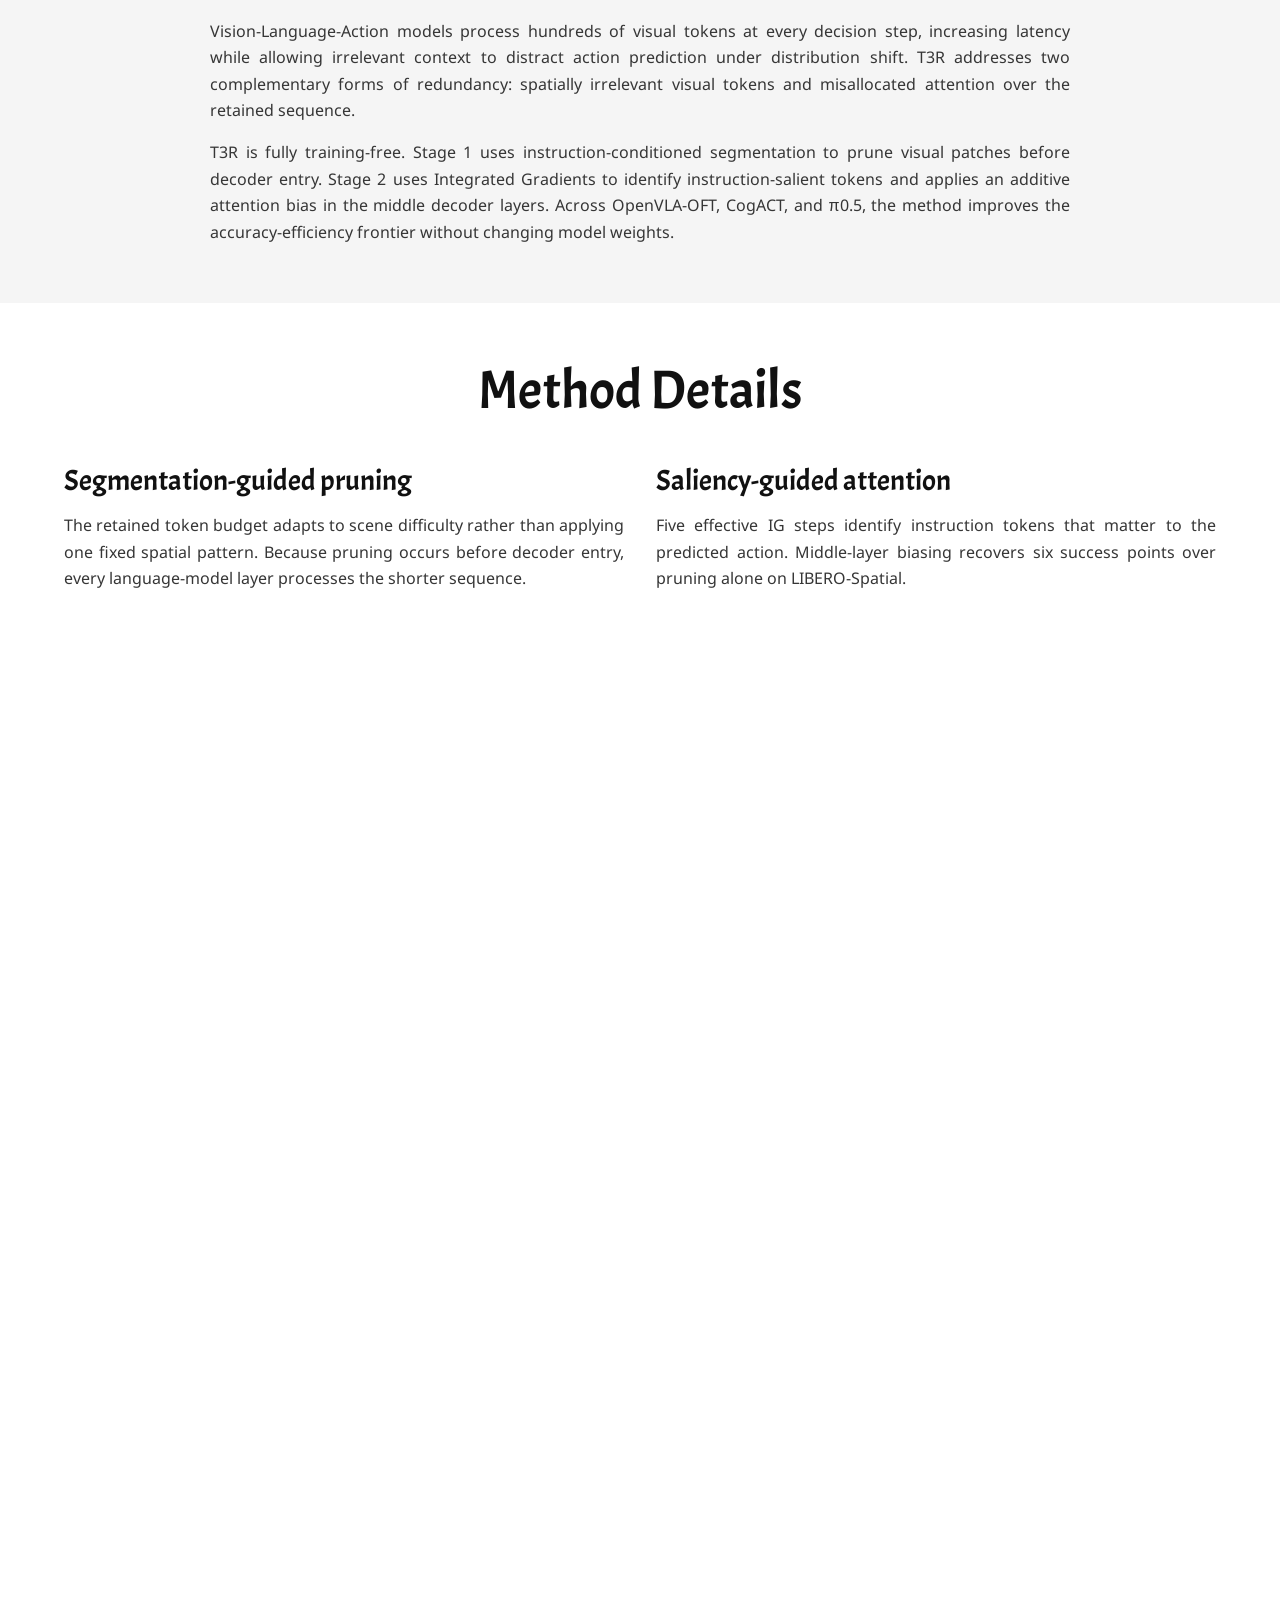
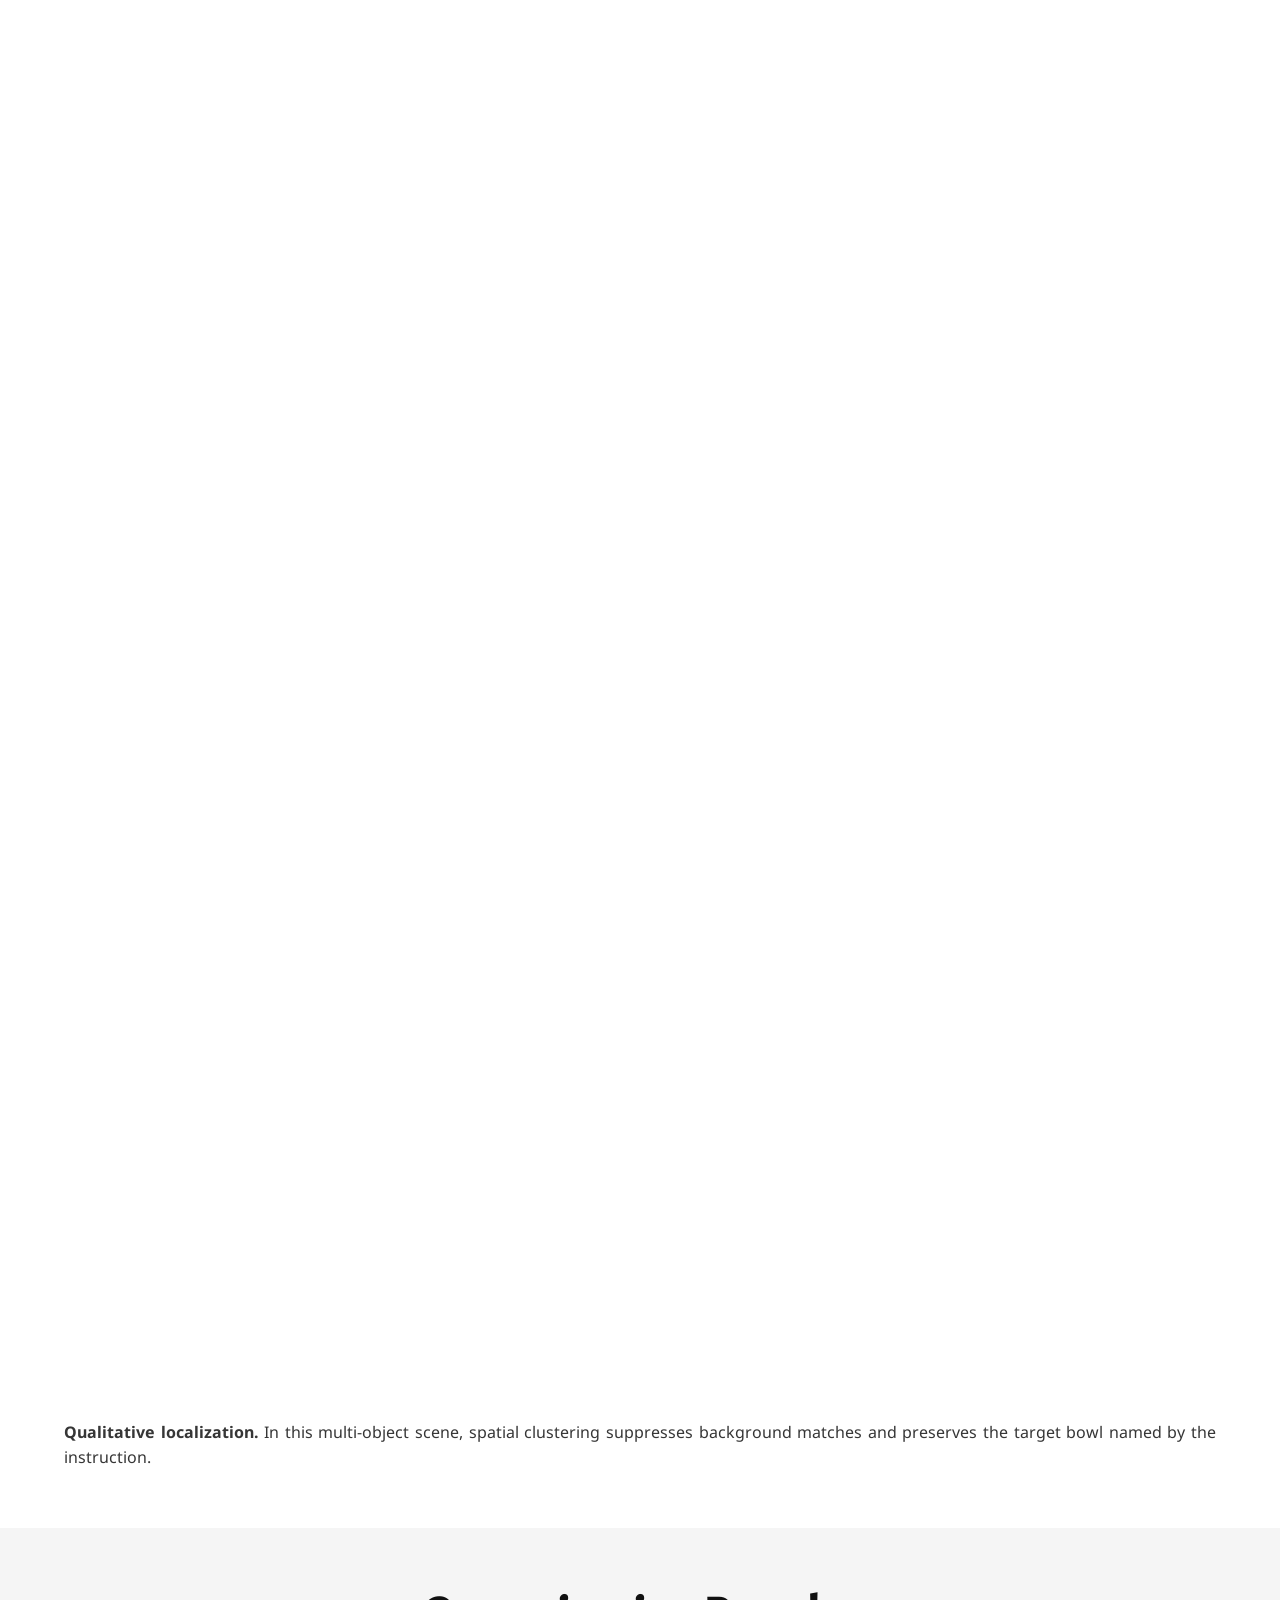
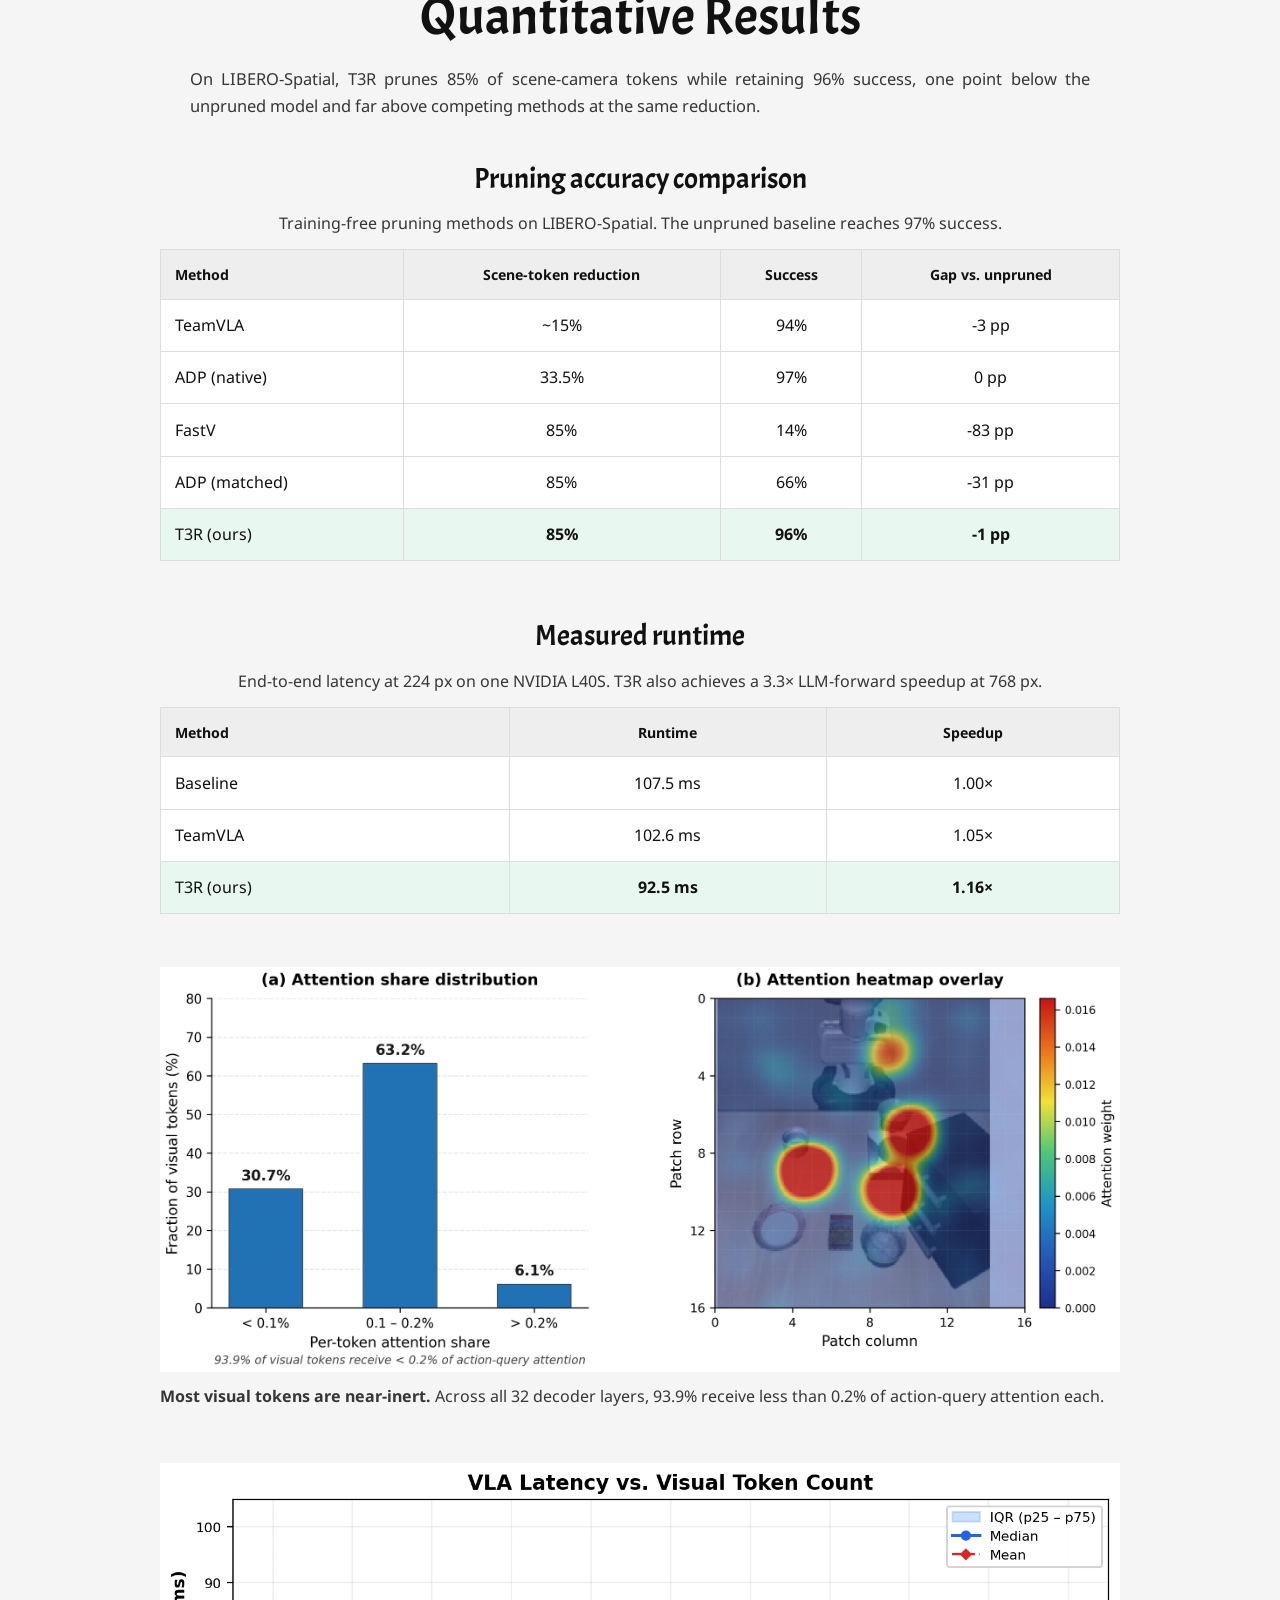
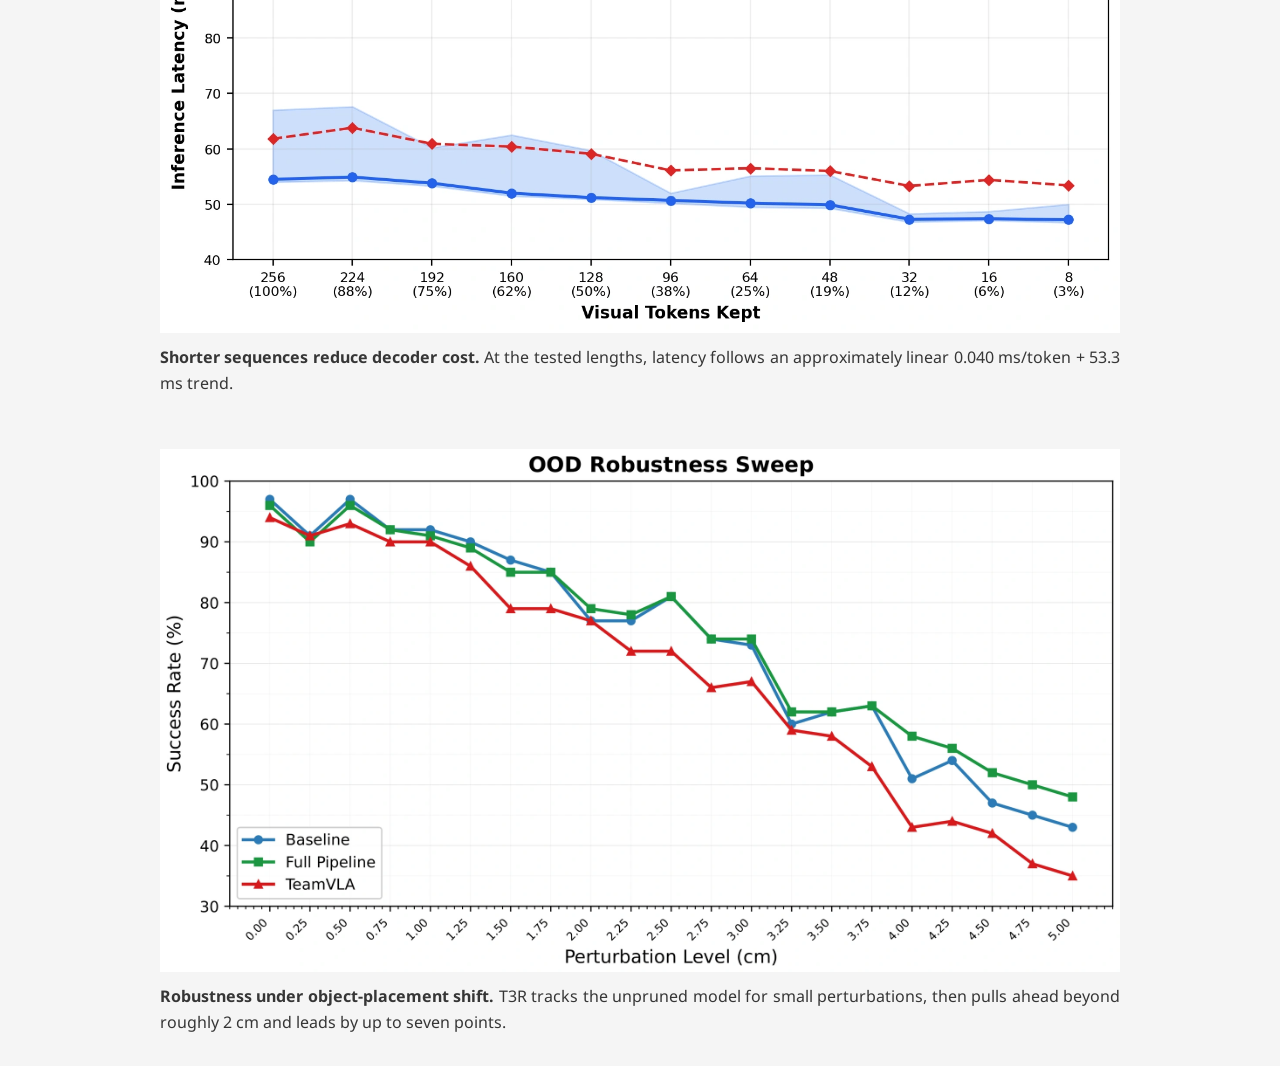
==== commit 3442e105: "Simplify runtime results presentation" ====
--- a/index.html
+++ b/index.html
@@ -312,20 +312,16 @@
             </table>
           </div>
 
-          <h3 class="table-heading second-table">
-            Directly measured runtime at 224 px
-          </h3>
+          <h3 class="table-heading second-table">Measured runtime</h3>
           <p class="table-description">
-            Only methods profiled end to end in the reported L40S setup are
-            included.
+            End-to-end latency at 224 px on one NVIDIA L40S. T3R also achieves
+            a 3.3× LLM-forward speedup at 768 px.
           </p>
           <div class="table-scroll">
             <table>
               <thead>
                 <tr>
                   <th>Method</th>
-                  <th>Scene-token reduction</th>
-                  <th>Success</th>
                   <th>Runtime</th>
                   <th>Speedup</th>
                 </tr>
@@ -333,34 +329,22 @@
               <tbody>
                 <tr>
                   <td>Baseline</td>
-                  <td>0%</td>
-                  <td>97%</td>
                   <td>107.5 ms</td>
                   <td>1.00×</td>
                 </tr>
                 <tr>
                   <td>TeamVLA</td>
-                  <td>~15%</td>
-                  <td>94%</td>
                   <td>102.6 ms</td>
                   <td>1.05×</td>
                 </tr>
                 <tr class="ours">
                   <td>T3R (ours)</td>
-                  <td><strong>85%</strong></td>
-                  <td><strong>96%</strong></td>
                   <td><strong>92.5 ms</strong></td>
                   <td><strong>1.16×</strong></td>
                 </tr>
               </tbody>
             </table>
           </div>
-          <p class="table-note">
-            FastV and ADP are omitted from the runtime table because the paper
-            does not report directly measured 224 px end-to-end timings for
-            them. ADP's 384, 512, and 768 px latency values are projections.
-            T3R also achieves a measured 3.3× LLM-forward speedup at 768 px.
-          </p>
 
           <figure class="paper-figure result-figure">
             <img
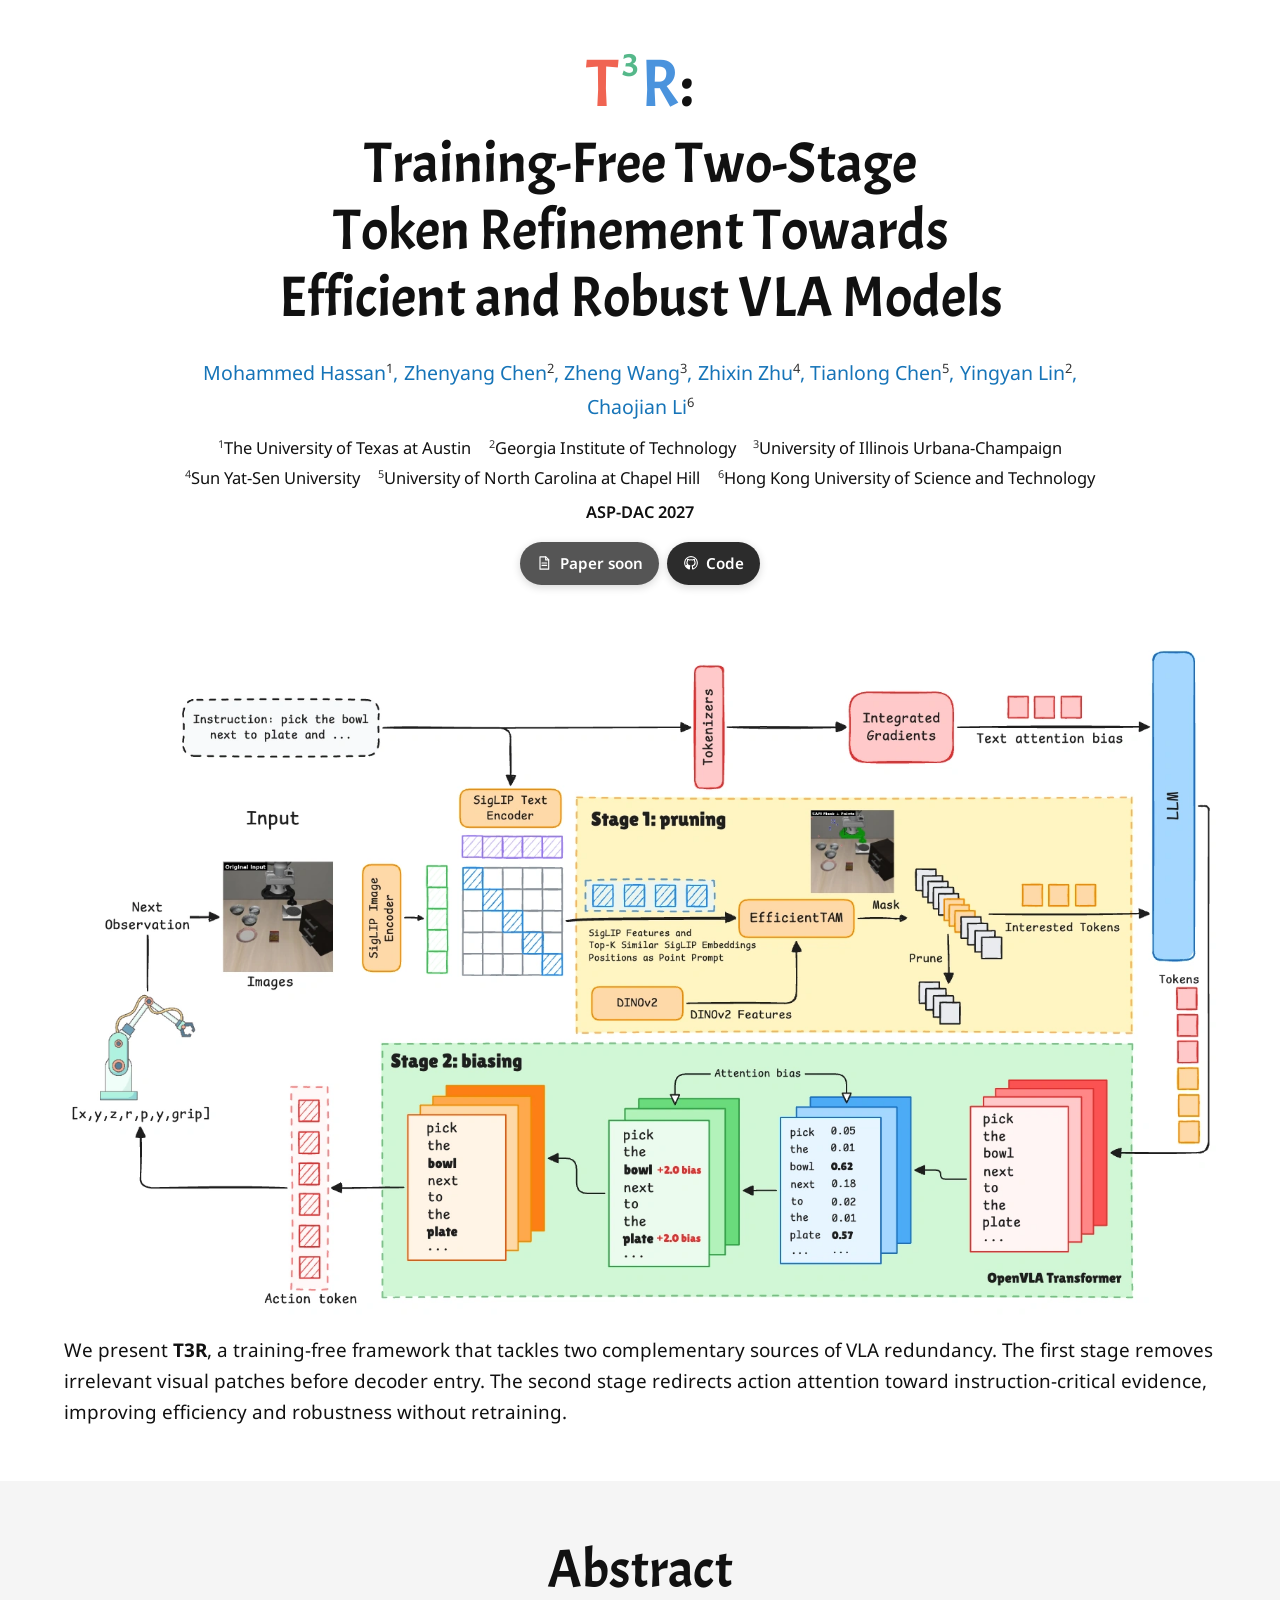
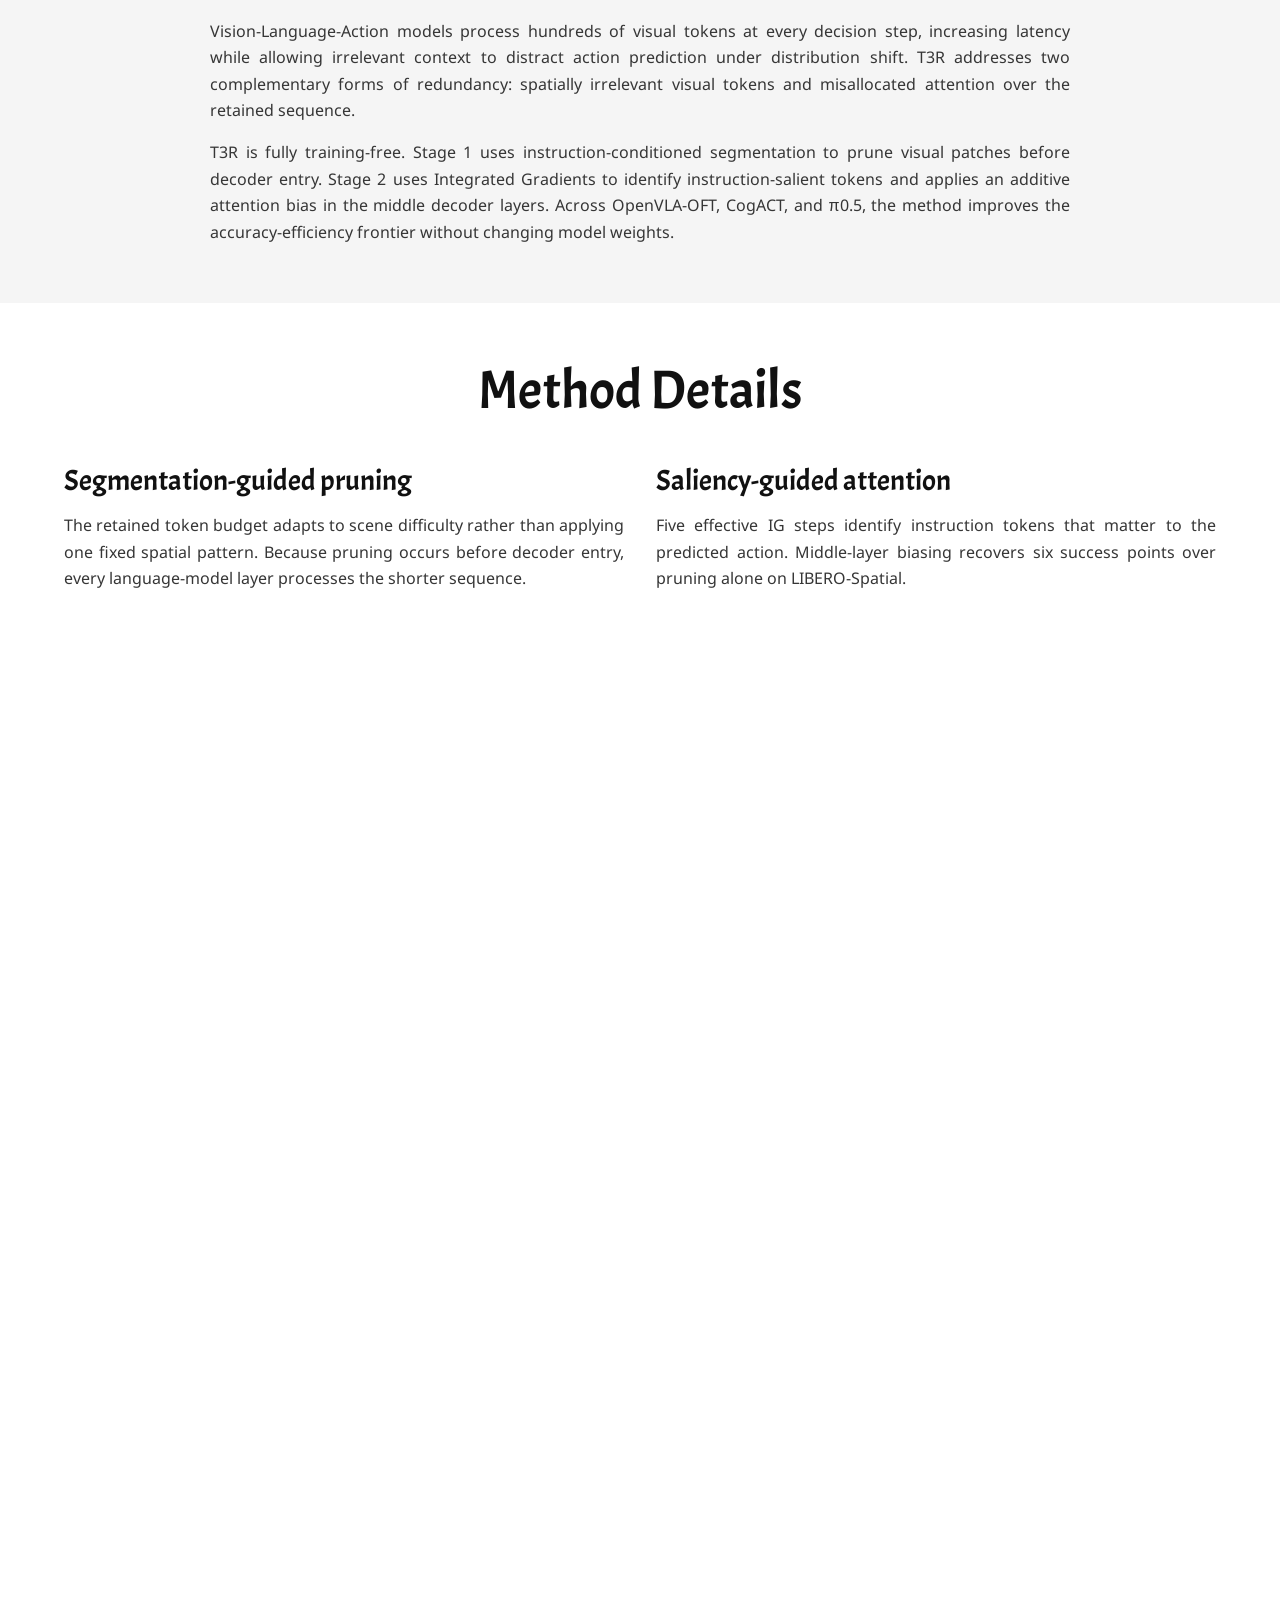
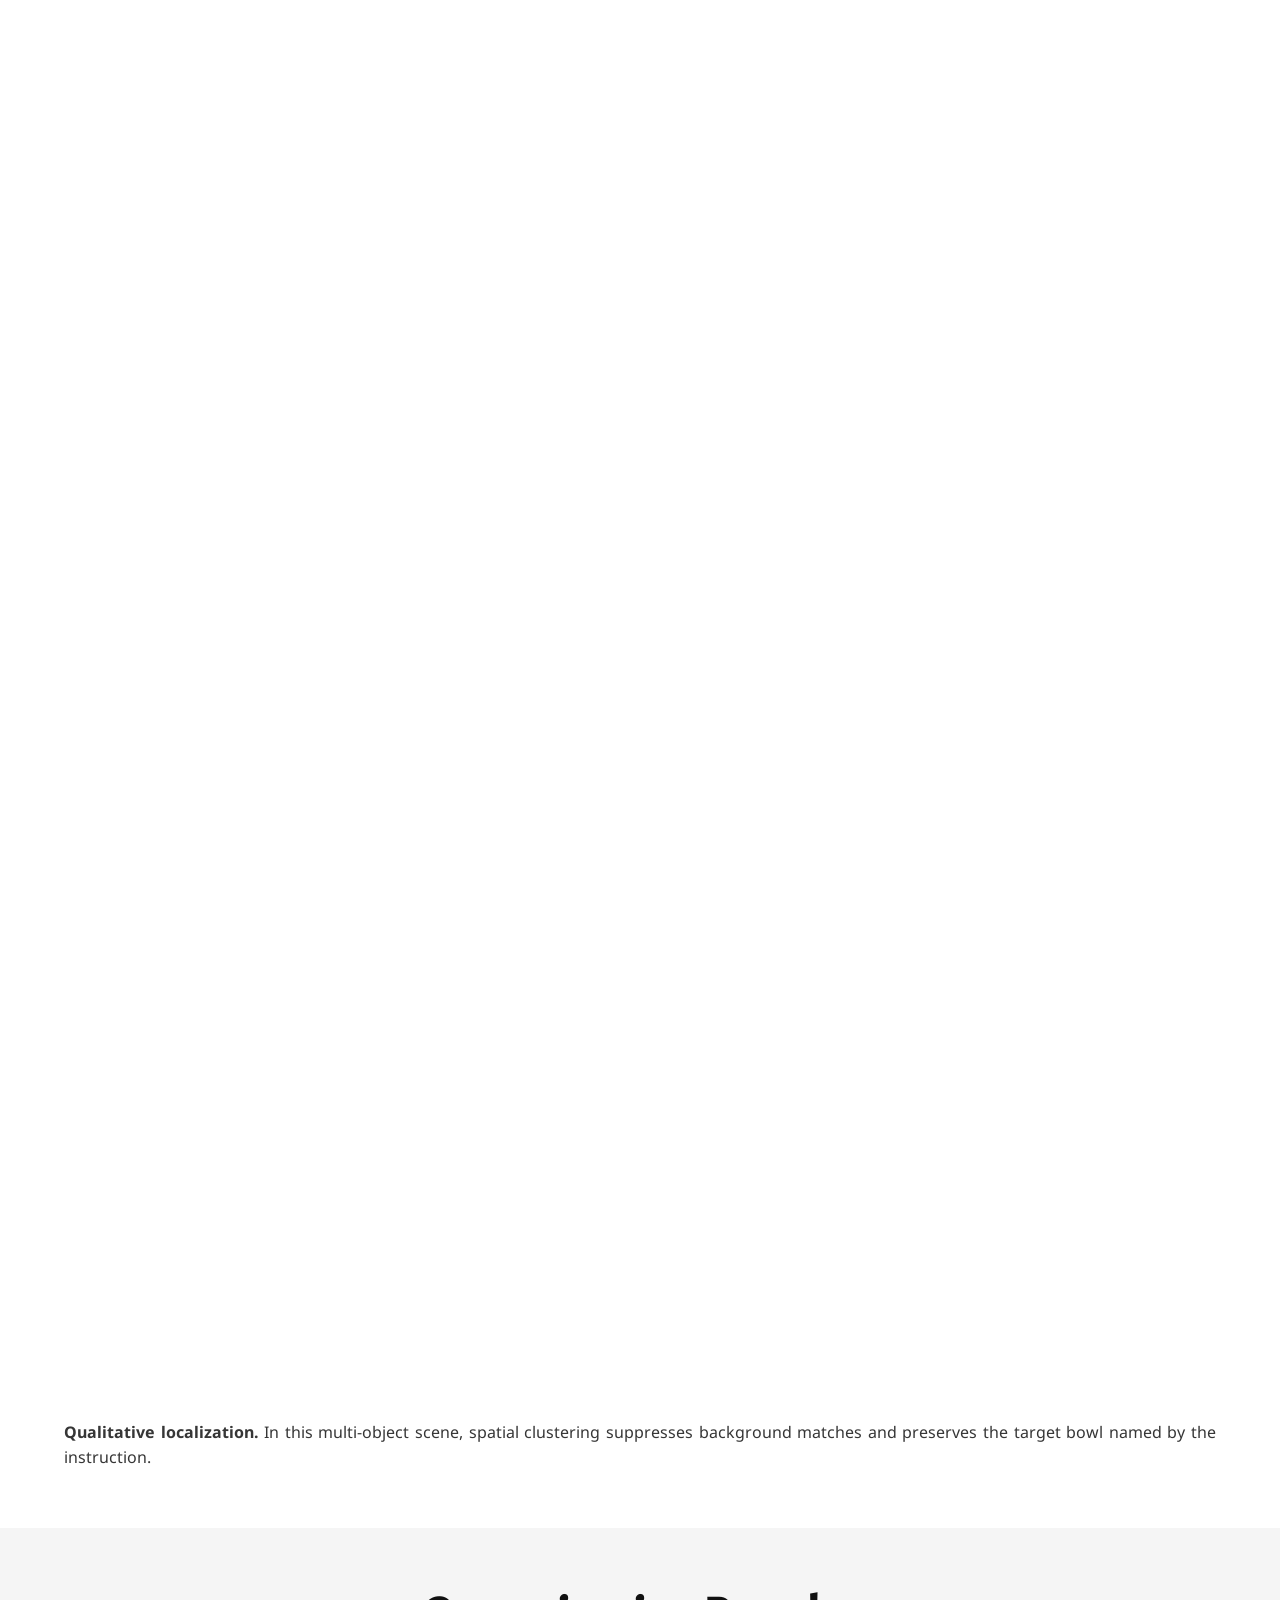
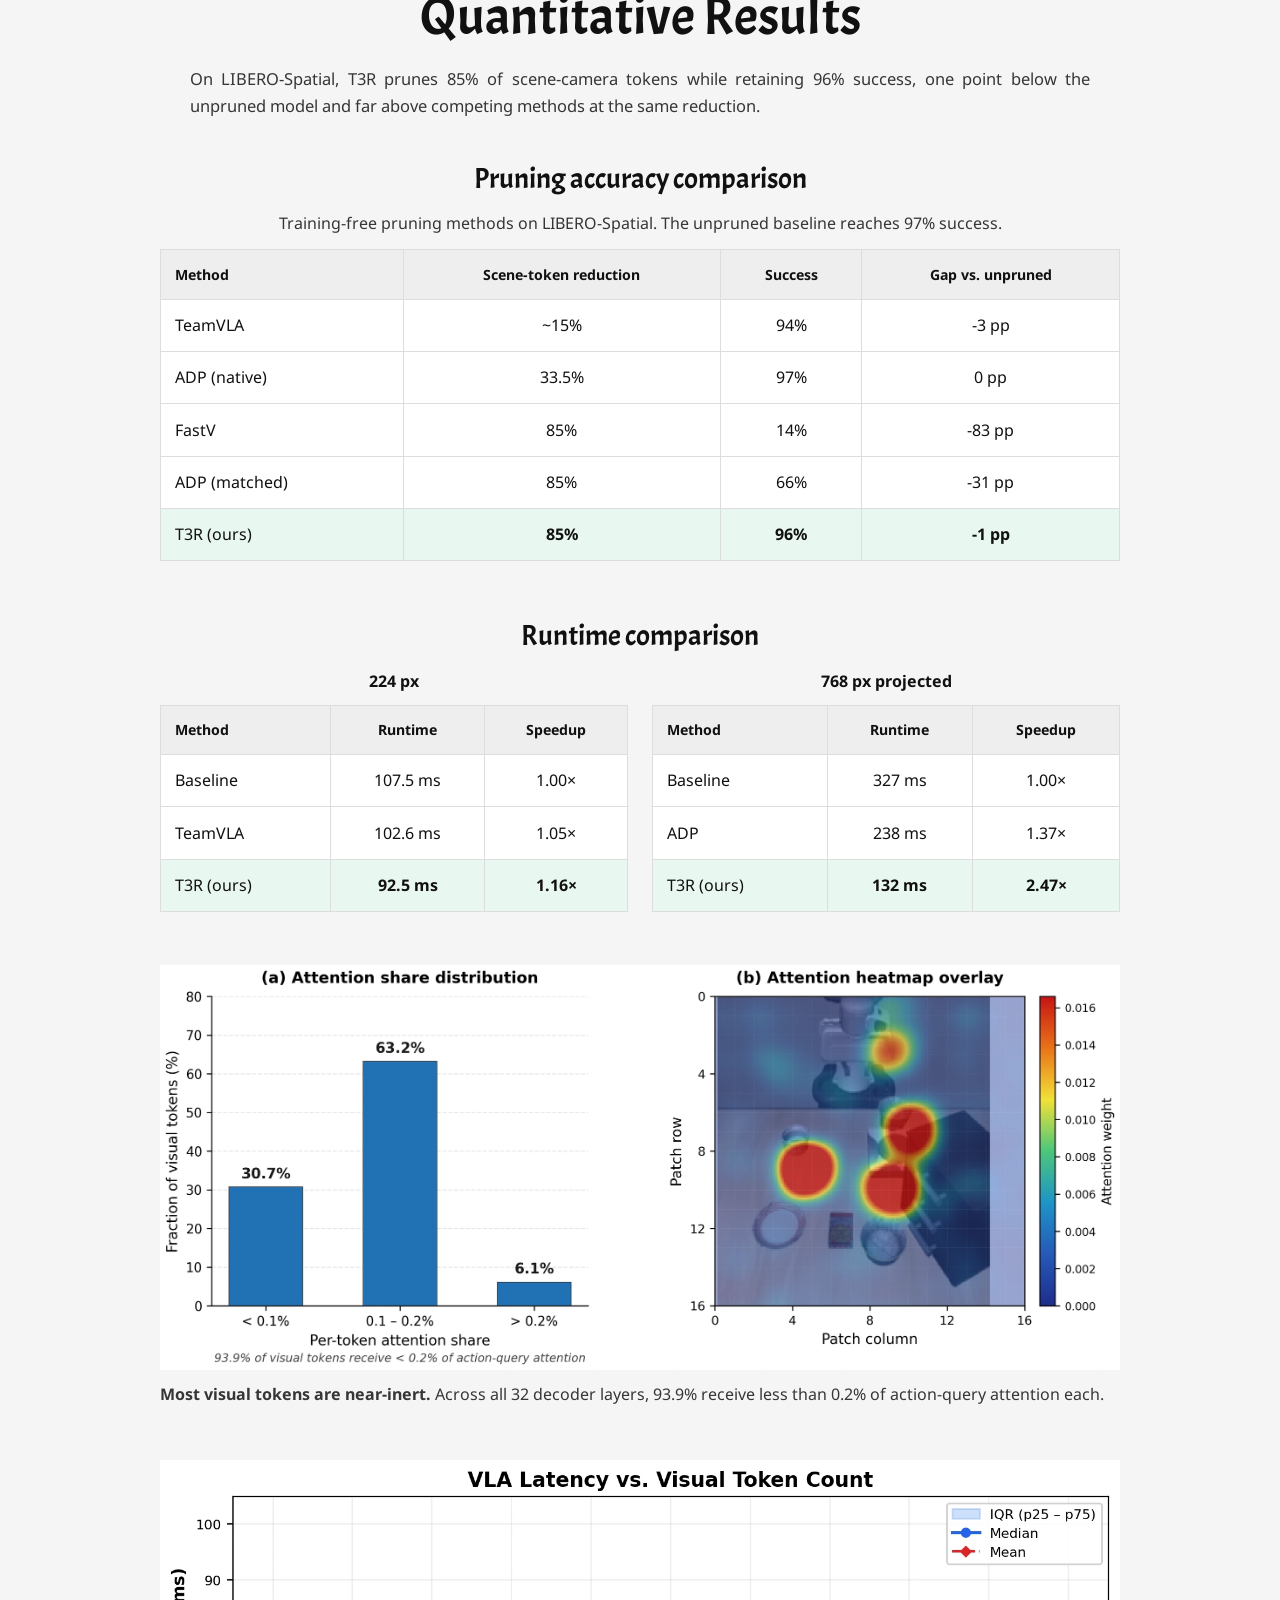
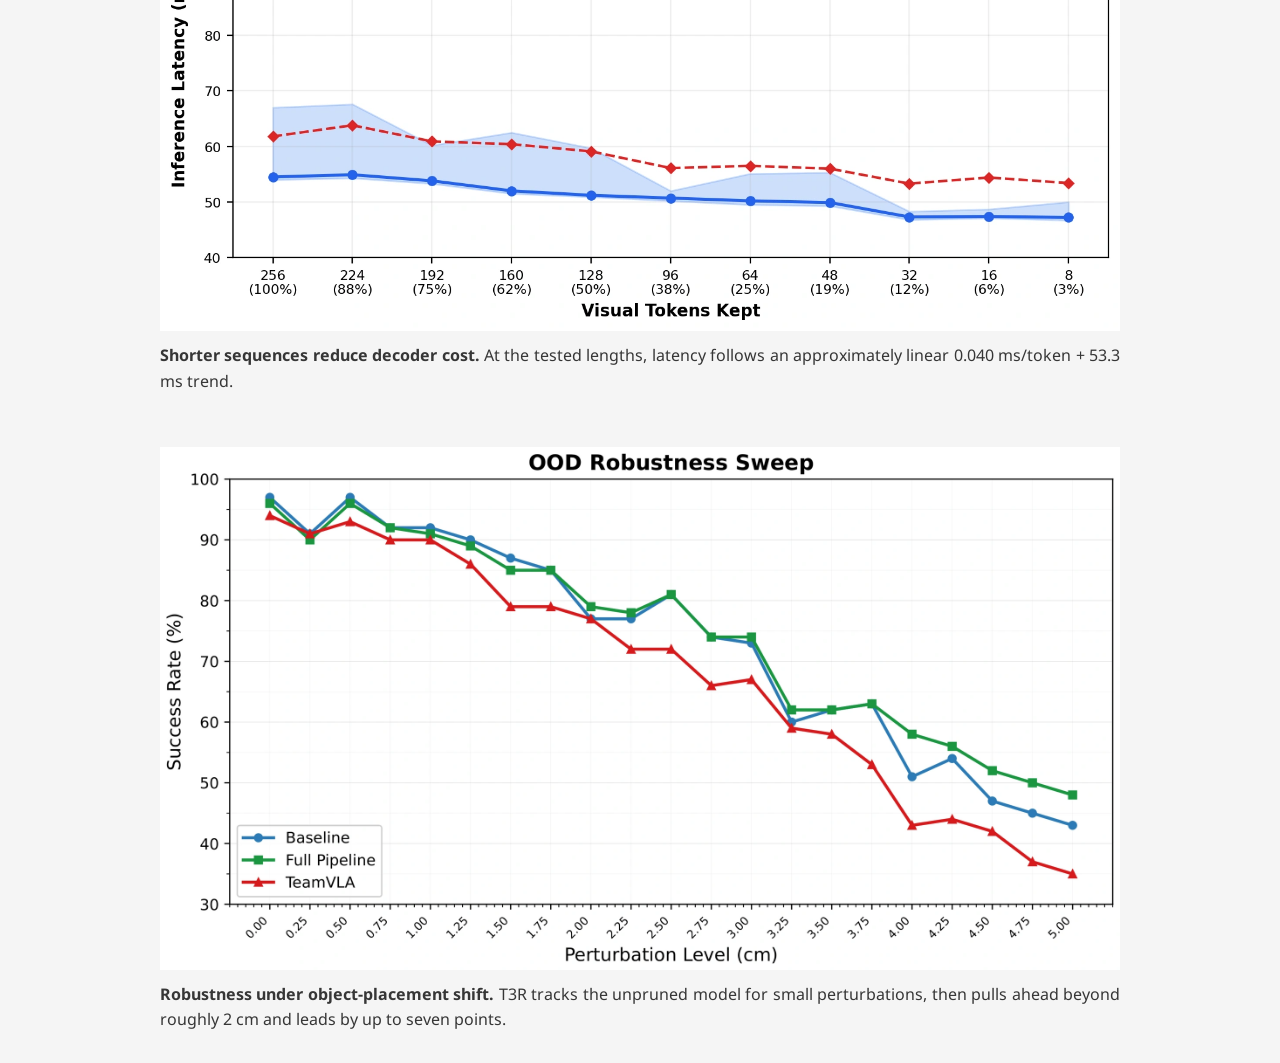
==== commit 75df391f: "Add projected 768 px runtime comparison" ====
--- a/index.html
+++ b/index.html
@@ -312,38 +312,71 @@
             </table>
           </div>
 
-          <h3 class="table-heading second-table">Measured runtime</h3>
-          <p class="table-description">
-            End-to-end latency at 224 px on one NVIDIA L40S. T3R also achieves
-            a 3.3× LLM-forward speedup at 768 px.
-          </p>
-          <div class="table-scroll">
-            <table>
-              <thead>
-                <tr>
-                  <th>Method</th>
-                  <th>Runtime</th>
-                  <th>Speedup</th>
-                </tr>
-              </thead>
-              <tbody>
-                <tr>
-                  <td>Baseline</td>
-                  <td>107.5 ms</td>
-                  <td>1.00×</td>
-                </tr>
-                <tr>
-                  <td>TeamVLA</td>
-                  <td>102.6 ms</td>
-                  <td>1.05×</td>
-                </tr>
-                <tr class="ours">
-                  <td>T3R (ours)</td>
-                  <td><strong>92.5 ms</strong></td>
-                  <td><strong>1.16×</strong></td>
-                </tr>
-              </tbody>
-            </table>
+          <h3 class="table-heading second-table">Runtime comparison</h3>
+          <div class="runtime-grid">
+            <div class="runtime-panel">
+              <h4>224 px</h4>
+              <div class="table-scroll">
+                <table>
+                  <thead>
+                    <tr>
+                      <th>Method</th>
+                      <th>Runtime</th>
+                      <th>Speedup</th>
+                    </tr>
+                  </thead>
+                  <tbody>
+                    <tr>
+                      <td>Baseline</td>
+                      <td>107.5 ms</td>
+                      <td>1.00×</td>
+                    </tr>
+                    <tr>
+                      <td>TeamVLA</td>
+                      <td>102.6 ms</td>
+                      <td>1.05×</td>
+                    </tr>
+                    <tr class="ours">
+                      <td>T3R (ours)</td>
+                      <td><strong>92.5 ms</strong></td>
+                      <td><strong>1.16×</strong></td>
+                    </tr>
+                  </tbody>
+                </table>
+              </div>
+            </div>
+
+            <div class="runtime-panel">
+              <h4>768 px projected</h4>
+              <div class="table-scroll">
+                <table>
+                  <thead>
+                    <tr>
+                      <th>Method</th>
+                      <th>Runtime</th>
+                      <th>Speedup</th>
+                    </tr>
+                  </thead>
+                  <tbody>
+                    <tr>
+                      <td>Baseline</td>
+                      <td>327 ms</td>
+                      <td>1.00×</td>
+                    </tr>
+                    <tr>
+                      <td>ADP</td>
+                      <td>238 ms</td>
+                      <td>1.37×</td>
+                    </tr>
+                    <tr class="ours">
+                      <td>T3R (ours)</td>
+                      <td><strong>132 ms</strong></td>
+                      <td><strong>2.47×</strong></td>
+                    </tr>
+                  </tbody>
+                </table>
+              </div>
+            </div>
           </div>
 
           <figure class="paper-figure result-figure">
--- a/styles.css
+++ b/styles.css
@@ -390,6 +390,18 @@
   margin-top: 3.2rem;
 }
 
+.runtime-grid {
+  display: grid;
+  grid-template-columns: repeat(2, minmax(0, 1fr));
+  gap: 1.5rem;
+}
+
+.runtime-panel h4 {
+  margin: 0 0 0.65rem;
+  font-size: 1rem;
+  text-align: center;
+}
+
 .table-description {
   margin-bottom: 0.8rem;
   text-align: center;
@@ -484,6 +496,10 @@
     grid-template-columns: 1fr;
   }
 
+  .runtime-grid {
+    grid-template-columns: 1fr;
+  }
+
   .paper-copy,
   .section-intro,
   .paper-figure figcaption,
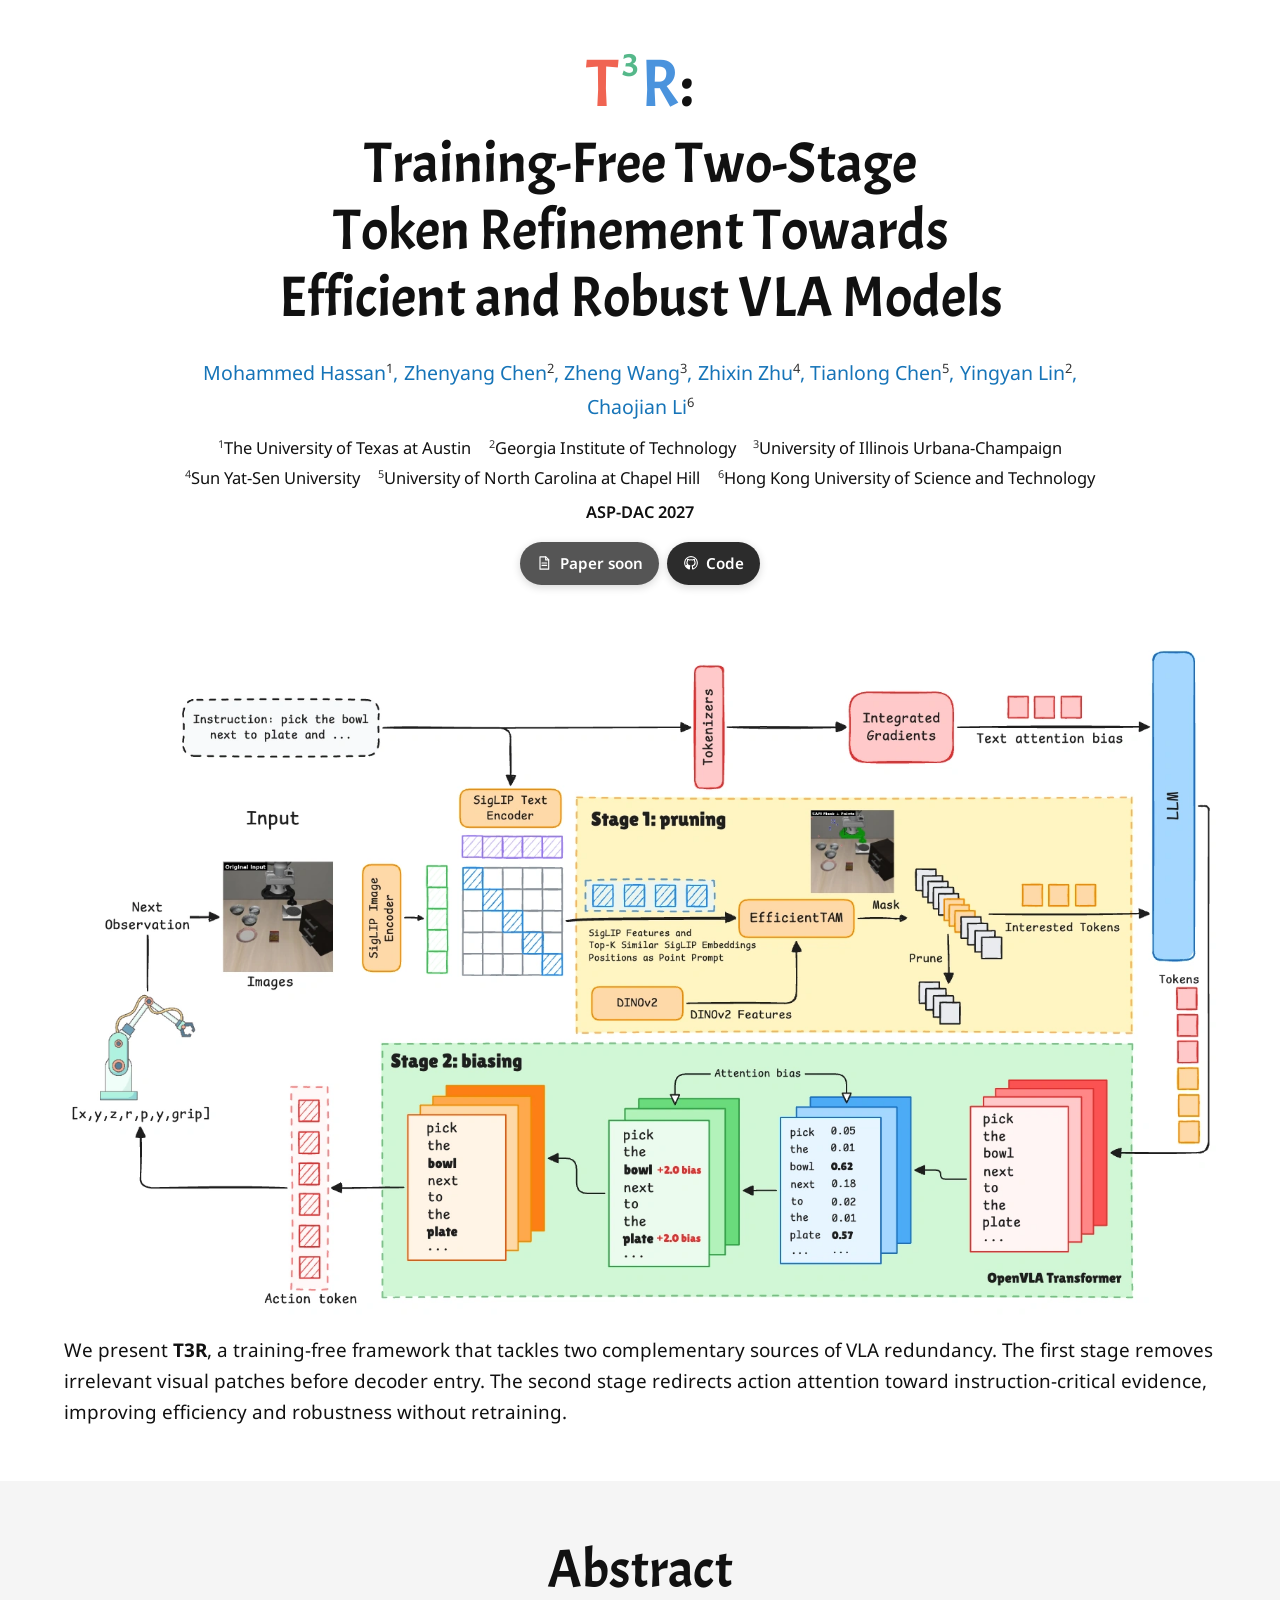
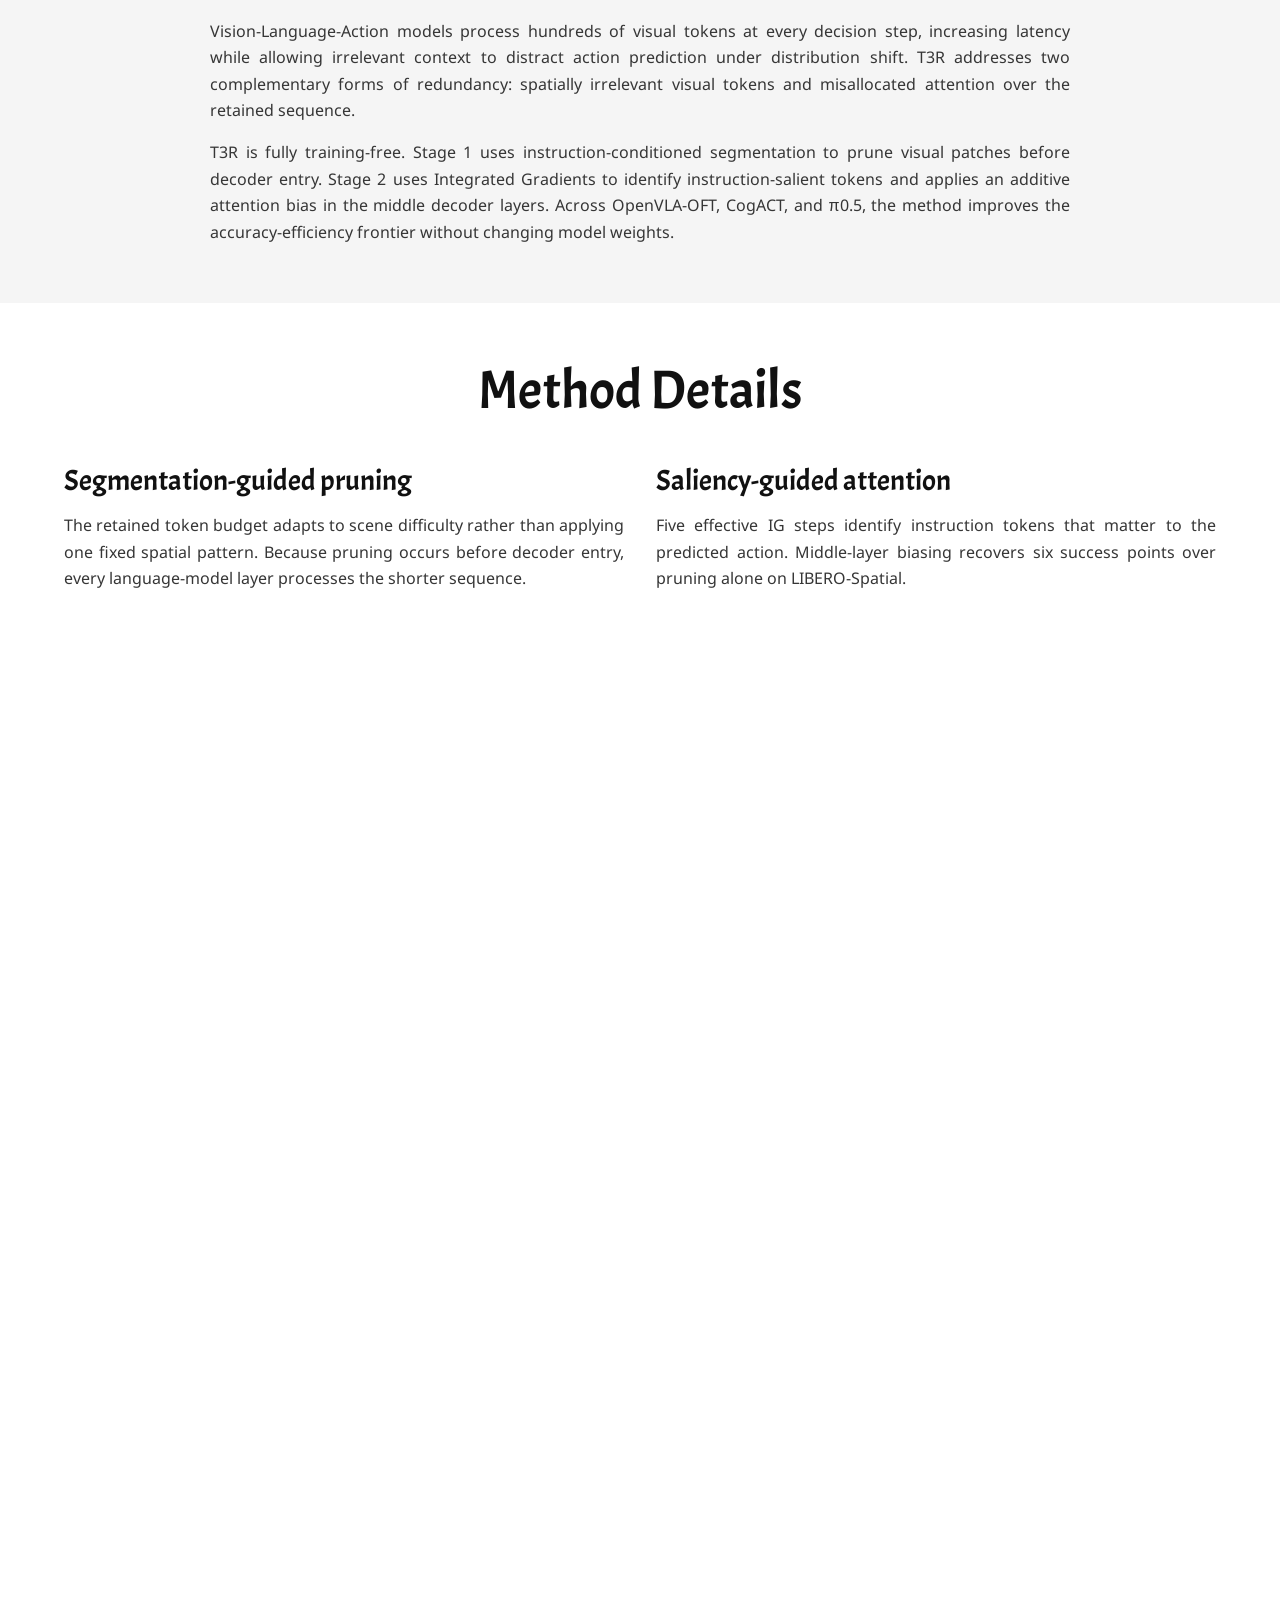
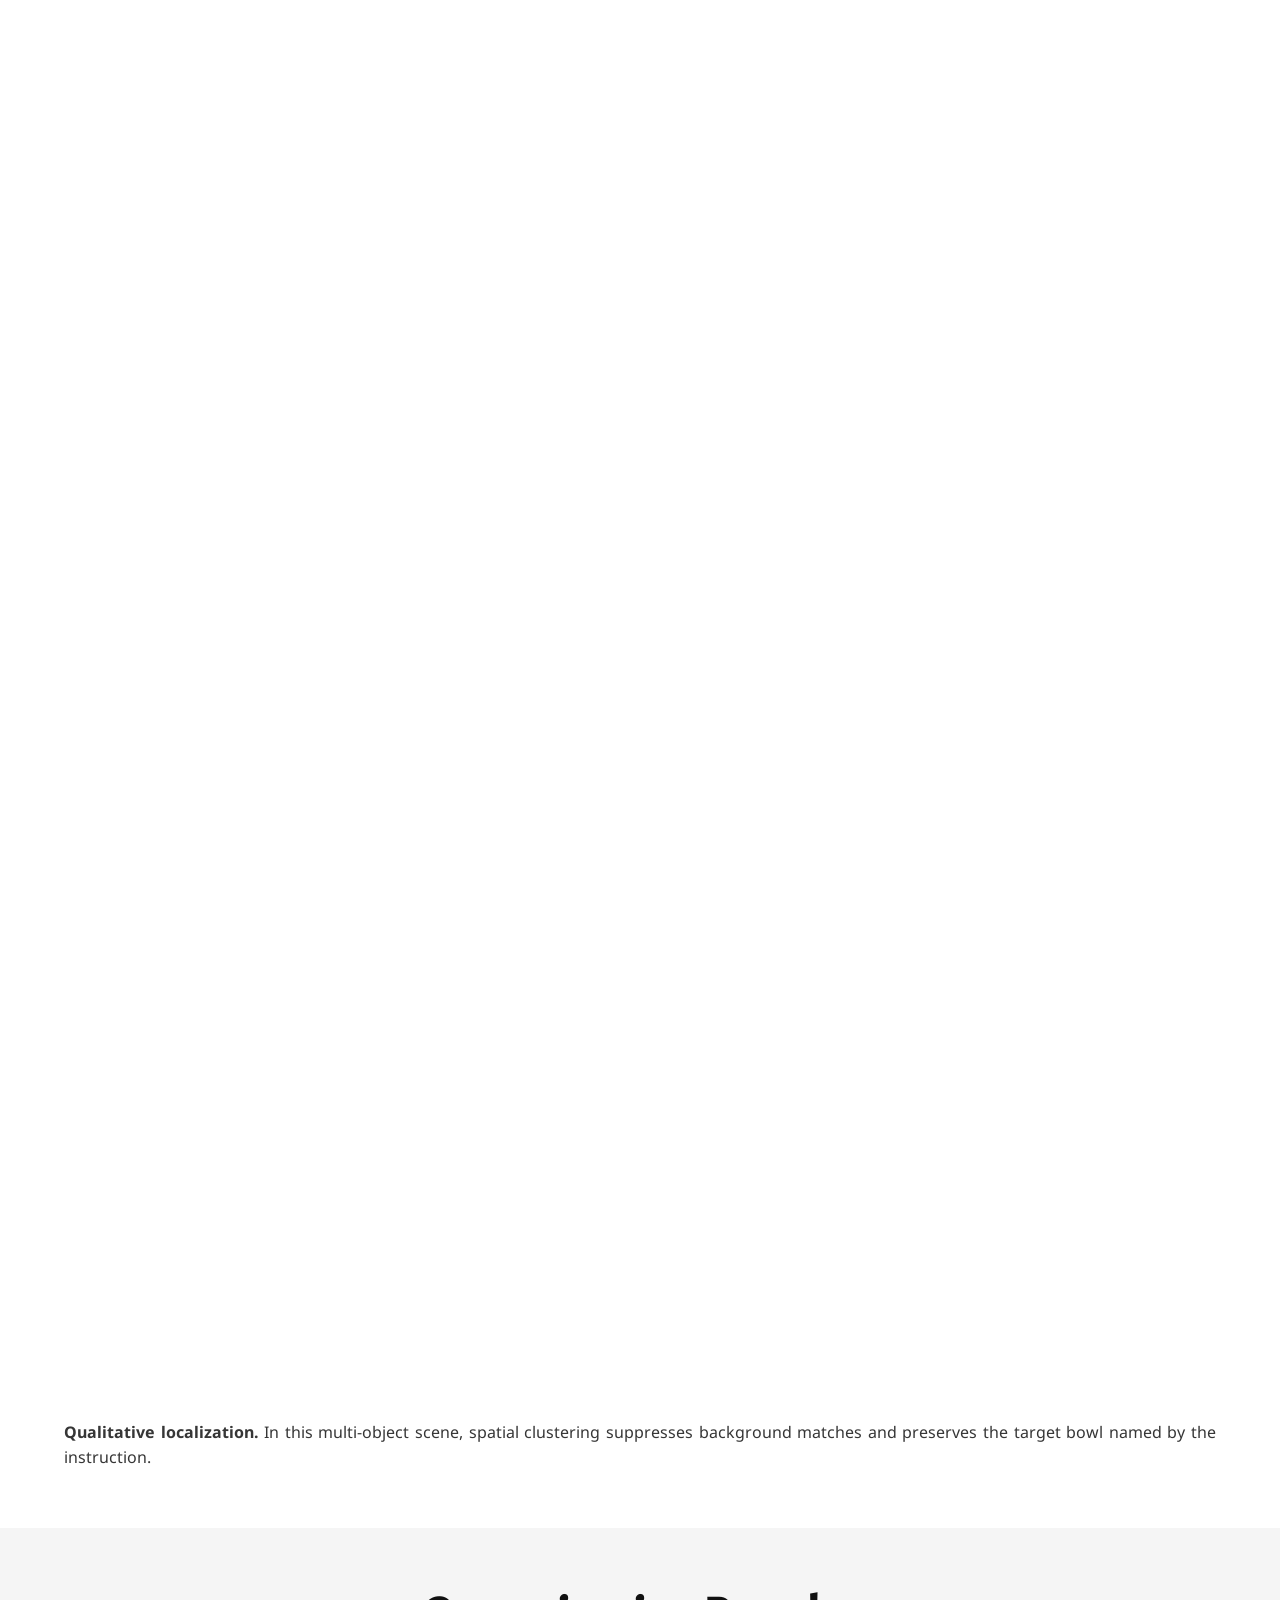
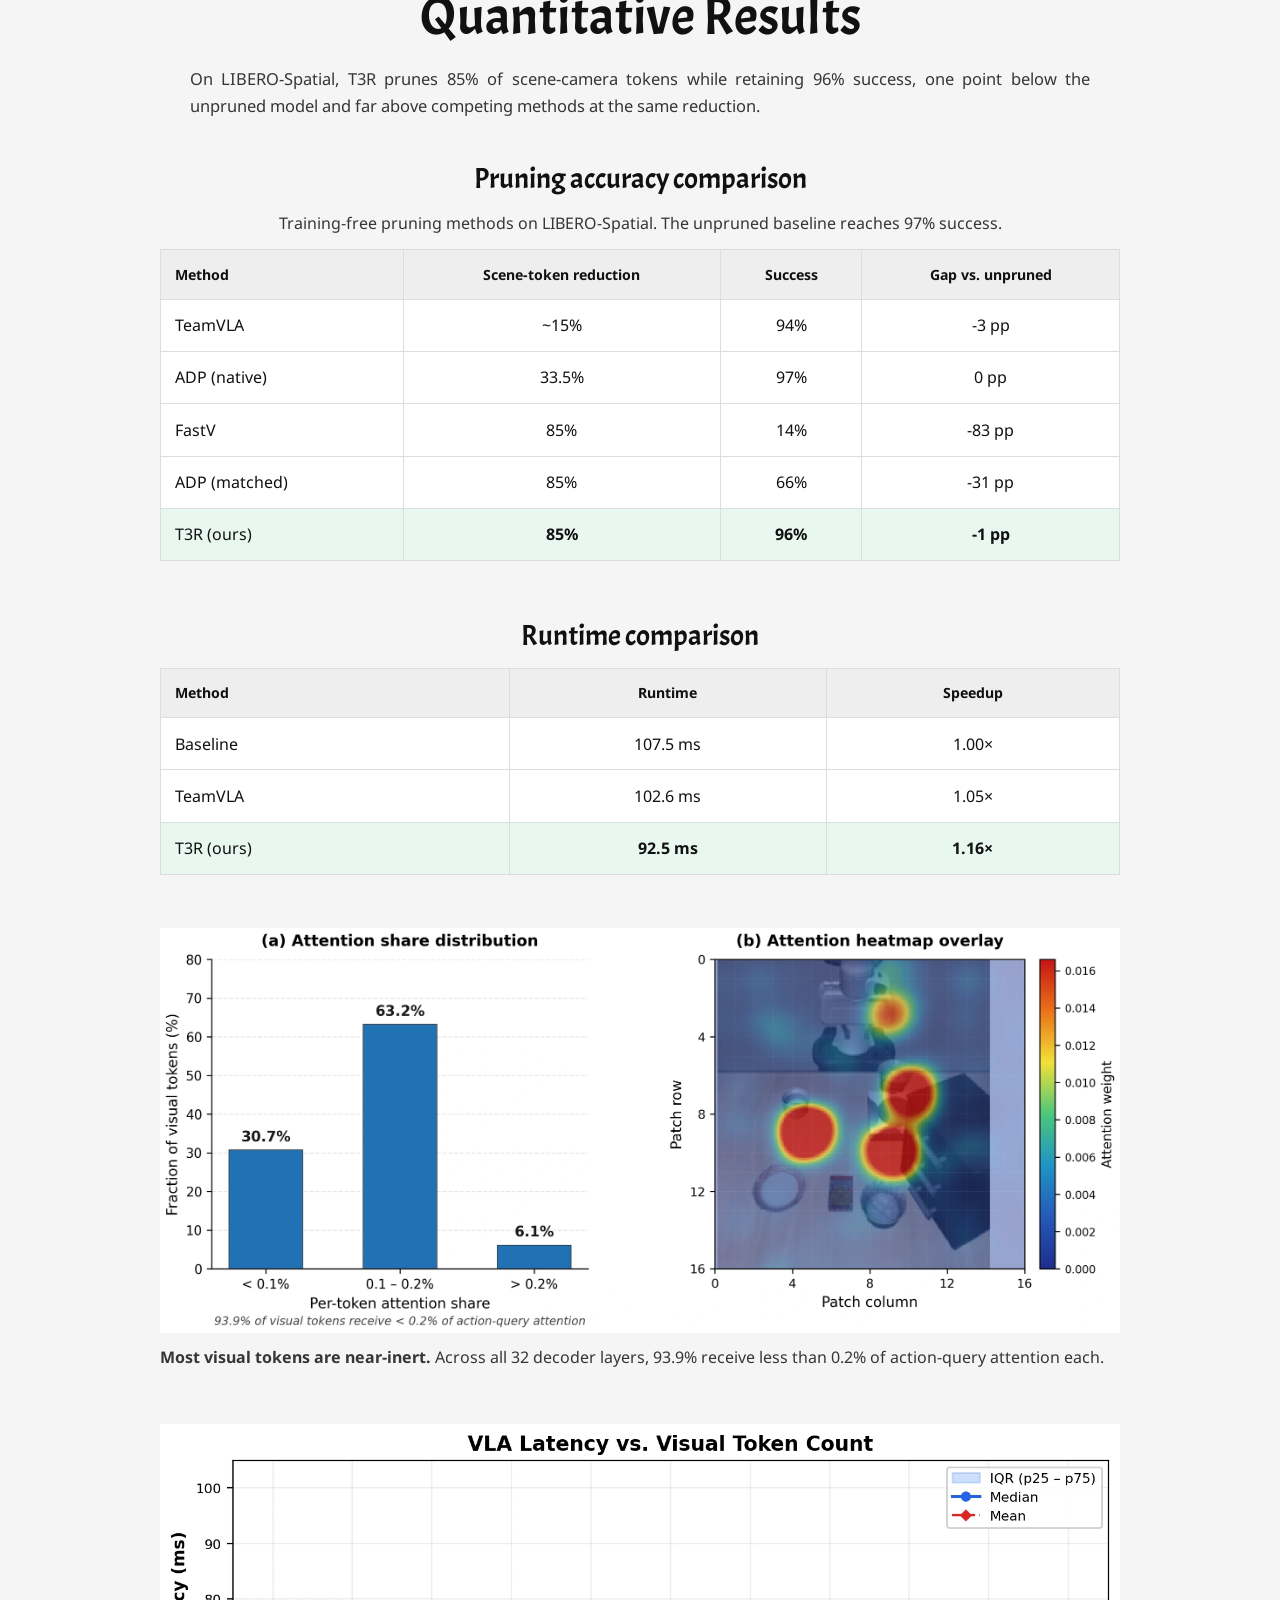
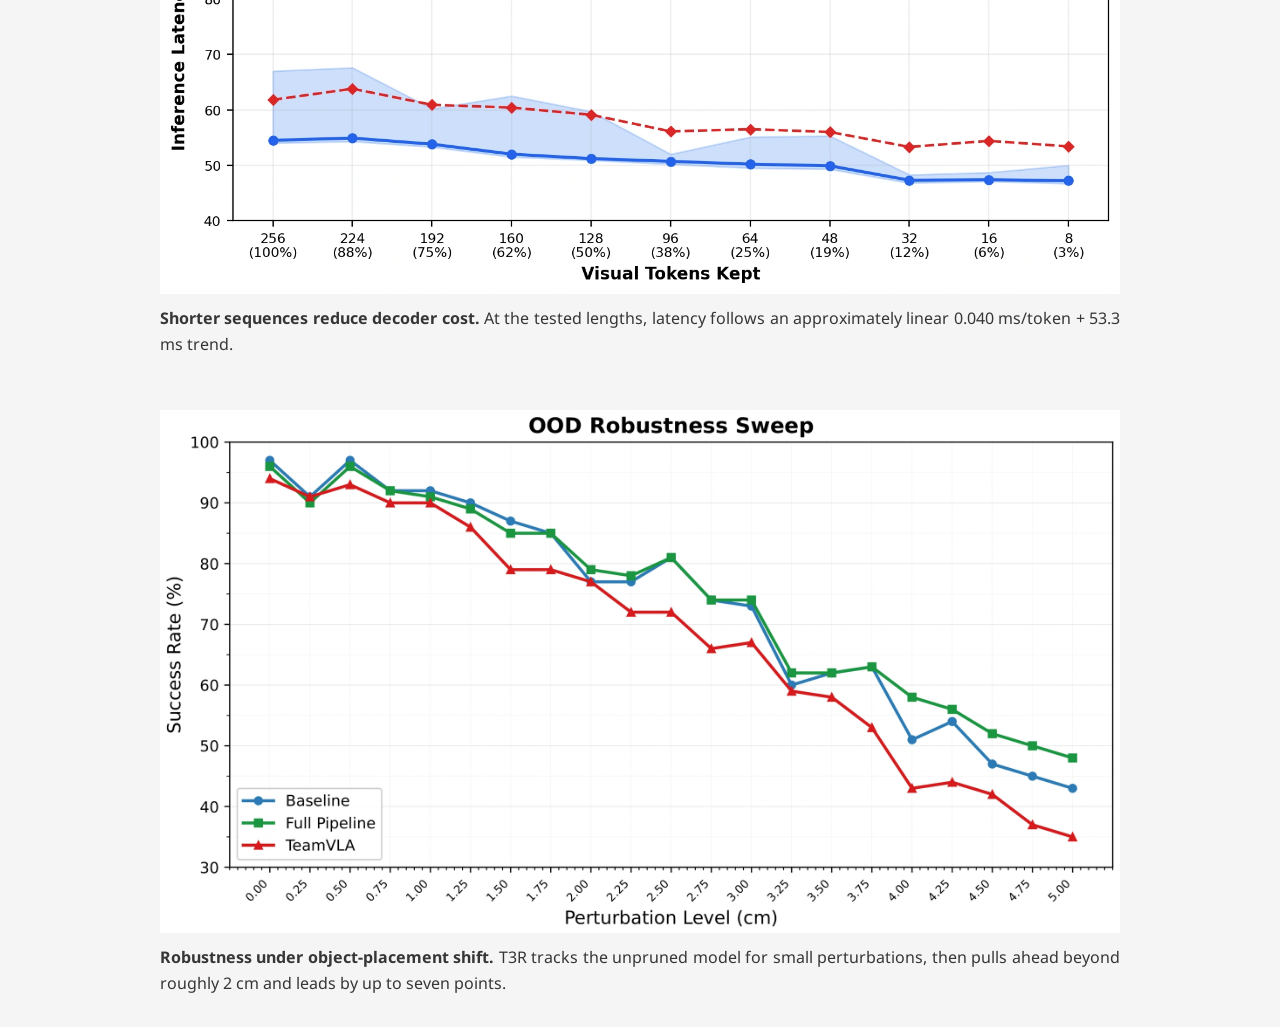
==== commit e1b20554: "Remove selective projected runtime comparison" ====
--- a/index.html
+++ b/index.html
@@ -313,70 +313,33 @@
           </div>
 
           <h3 class="table-heading second-table">Runtime comparison</h3>
-          <div class="runtime-grid">
-            <div class="runtime-panel">
-              <h4>224 px</h4>
-              <div class="table-scroll">
-                <table>
-                  <thead>
-                    <tr>
-                      <th>Method</th>
-                      <th>Runtime</th>
-                      <th>Speedup</th>
-                    </tr>
-                  </thead>
-                  <tbody>
-                    <tr>
-                      <td>Baseline</td>
-                      <td>107.5 ms</td>
-                      <td>1.00×</td>
-                    </tr>
-                    <tr>
-                      <td>TeamVLA</td>
-                      <td>102.6 ms</td>
-                      <td>1.05×</td>
-                    </tr>
-                    <tr class="ours">
-                      <td>T3R (ours)</td>
-                      <td><strong>92.5 ms</strong></td>
-                      <td><strong>1.16×</strong></td>
-                    </tr>
-                  </tbody>
-                </table>
-              </div>
-            </div>
-
-            <div class="runtime-panel">
-              <h4>768 px projected</h4>
-              <div class="table-scroll">
-                <table>
-                  <thead>
-                    <tr>
-                      <th>Method</th>
-                      <th>Runtime</th>
-                      <th>Speedup</th>
-                    </tr>
-                  </thead>
-                  <tbody>
-                    <tr>
-                      <td>Baseline</td>
-                      <td>327 ms</td>
-                      <td>1.00×</td>
-                    </tr>
-                    <tr>
-                      <td>ADP</td>
-                      <td>238 ms</td>
-                      <td>1.37×</td>
-                    </tr>
-                    <tr class="ours">
-                      <td>T3R (ours)</td>
-                      <td><strong>132 ms</strong></td>
-                      <td><strong>2.47×</strong></td>
-                    </tr>
-                  </tbody>
-                </table>
-              </div>
-            </div>
+          <div class="table-scroll">
+            <table>
+              <thead>
+                <tr>
+                  <th>Method</th>
+                  <th>Runtime</th>
+                  <th>Speedup</th>
+                </tr>
+              </thead>
+              <tbody>
+                <tr>
+                  <td>Baseline</td>
+                  <td>107.5 ms</td>
+                  <td>1.00×</td>
+                </tr>
+                <tr>
+                  <td>TeamVLA</td>
+                  <td>102.6 ms</td>
+                  <td>1.05×</td>
+                </tr>
+                <tr class="ours">
+                  <td>T3R (ours)</td>
+                  <td><strong>92.5 ms</strong></td>
+                  <td><strong>1.16×</strong></td>
+                </tr>
+              </tbody>
+            </table>
           </div>
 
           <figure class="paper-figure result-figure">
--- a/styles.css
+++ b/styles.css
@@ -390,18 +390,6 @@
   margin-top: 3.2rem;
 }
 
-.runtime-grid {
-  display: grid;
-  grid-template-columns: repeat(2, minmax(0, 1fr));
-  gap: 1.5rem;
-}
-
-.runtime-panel h4 {
-  margin: 0 0 0.65rem;
-  font-size: 1rem;
-  text-align: center;
-}
-
 .table-description {
   margin-bottom: 0.8rem;
   text-align: center;
@@ -496,10 +484,6 @@
     grid-template-columns: 1fr;
   }
 
-  .runtime-grid {
-    grid-template-columns: 1fr;
-  }
-
   .paper-copy,
   .section-intro,
   .paper-figure figcaption,
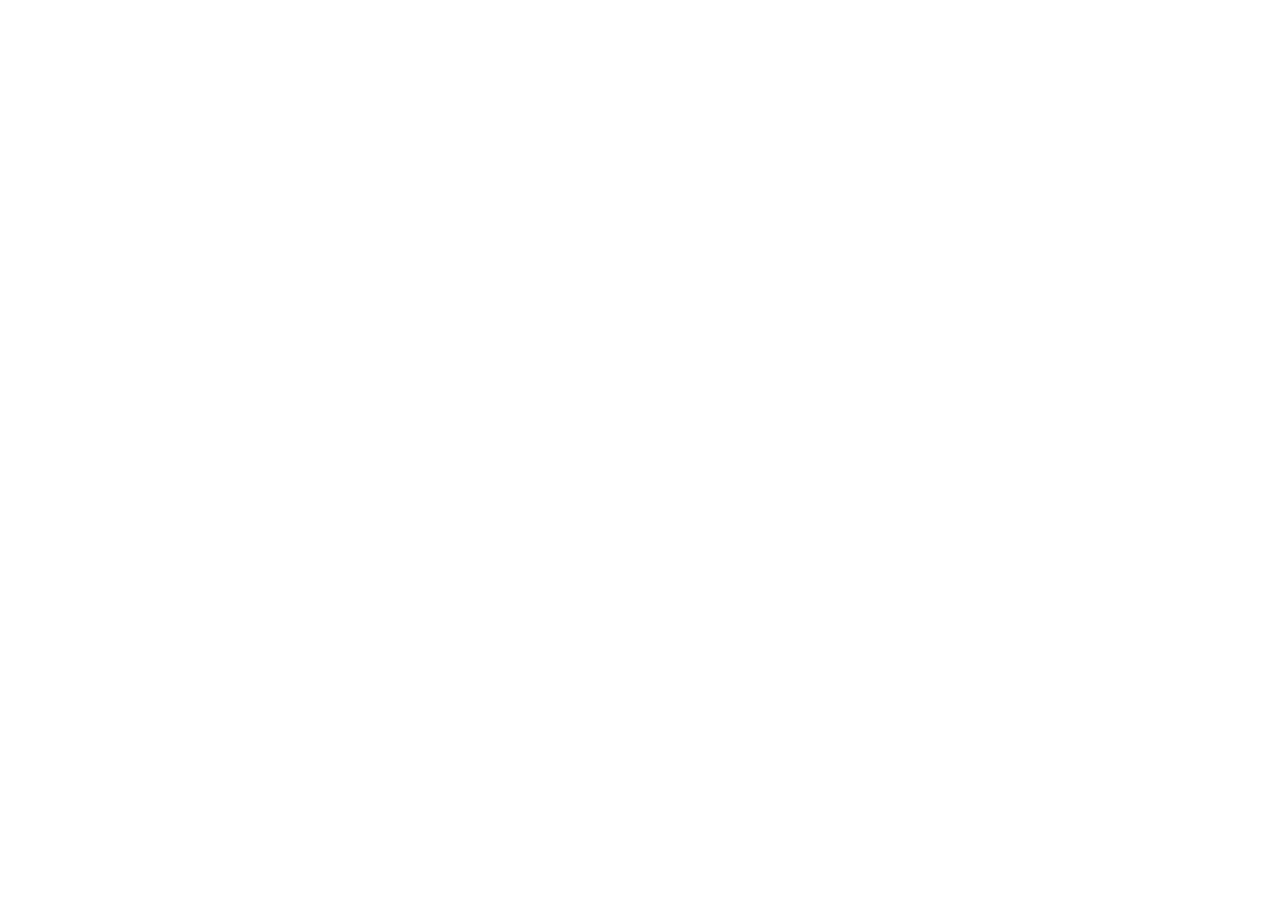
==== commit d737f3ff: "Redirect project site to T3R repository" ====
--- a/index.html
+++ b/index.html
@@ -3,553 +3,19 @@
   <head>
     <meta charset="utf-8">
     <meta name="viewport" content="width=device-width, initial-scale=1">
-    <meta
-      name="description"
-      content="T3R is a training-free two-stage token refinement framework for efficient and robust Vision-Language-Action inference."
-    >
-    <meta name="theme-color" content="#ffffff">
-    <meta property="og:type" content="website">
-    <meta
-      property="og:title"
-      content="T3R: Training-Free Two-Stage Token Refinement"
-    >
-    <meta
-      property="og:description"
-      content="Prune irrelevant visual tokens and refocus action attention without retraining."
-    >
-    <meta
-      property="og:url"
-      content="https://midotronn.github.io/openvla-oft/"
-    >
-    <meta
-      property="og:image"
-      content="https://midotronn.github.io/openvla-oft/assets/images/og-card.png"
-    >
-    <meta property="og:image:width" content="1200">
-    <meta property="og:image:height" content="630">
-    <meta name="twitter:card" content="summary_large_image">
-    <meta
-      name="twitter:title"
-      content="T3R: Training-Free Two-Stage Token Refinement"
-    >
-    <meta
-      name="twitter:description"
-      content="Efficient and robust Vision-Language-Action inference without retraining."
-    >
-    <meta
-      name="twitter:image"
-      content="https://midotronn.github.io/openvla-oft/assets/images/og-card.png"
-    >
-    <link
-      rel="canonical"
-      href="https://midotronn.github.io/openvla-oft/"
-    >
-    <link rel="icon" href="assets/favicon.svg" type="image/svg+xml">
-    <link rel="manifest" href="site.webmanifest">
-    <link
-      rel="preload"
-      href="assets/fonts/Acme-Regular.woff2"
-      as="font"
-      type="font/woff2"
-      crossorigin
-    >
-    <link
-      rel="preload"
-      href="assets/fonts/NotoSans-Latin.woff2"
-      as="font"
-      type="font/woff2"
-      crossorigin
-    >
-    <link
-      rel="preload"
-      as="image"
-      href="assets/images/pipeline-clean.webp"
-      fetchpriority="high"
-    >
-    <link rel="stylesheet" href="styles.css">
-    <script src="script.js" defer></script>
-    <title>T3R: Training-Free Two-Stage Token Refinement</title>
-    <script type="application/ld+json">
-      {
-        "@context": "https://schema.org",
-        "@type": "ScholarlyArticle",
-        "name": "T3R: Training-Free Two-Stage Token Refinement Towards Efficient and Robust VLA Models",
-        "url": "https://midotronn.github.io/openvla-oft/",
-        "codeRepository": "https://github.com/midotronn/openvla-oft",
-        "author": [
-          { "@type": "Person", "name": "Mohammed Hassan" },
-          { "@type": "Person", "name": "Zhenyang Chen" },
-          { "@type": "Person", "name": "Zheng Wang" },
-          { "@type": "Person", "name": "Zhixin Zhu" },
-          { "@type": "Person", "name": "Tianlong Chen" },
-          { "@type": "Person", "name": "Yingyan Lin" },
-          { "@type": "Person", "name": "Chaojian Li" }
-        ],
-        "isPartOf": {
-          "@type": "Event",
-          "name": "32nd Asia and South Pacific Design Automation Conference"
-        },
-        "datePublished": "2027"
-      }
+    <meta http-equiv="refresh" content="0; url=https://midotronn.github.io/t3r/">
+    <link rel="canonical" href="https://midotronn.github.io/t3r/">
+    <title>T3R project website moved</title>
+    <script>
+      window.location.replace("https://midotronn.github.io/t3r/");
     </script>
   </head>
   <body>
-    <a class="skip-link" href="#main">Skip to content</a>
-
-    <header class="publication-header" id="top">
-      <div class="container desktop-width has-text-centered">
-        <div class="project-name" role="img" aria-label="T3R">
-          <span class="name-t">T</span><sup>3</sup><span class="name-r">R</span
-          ><span class="name-colon">:</span>
-        </div>
-
-        <h1>
-          Training-Free Two-Stage Token Refinement Towards Efficient and Robust
-          VLA Models
-        </h1>
-
-        <div class="publication-authors">
-          <span>Mohammed Hassan<sup>1</sup>,</span>
-          <span>Zhenyang Chen<sup>2</sup>,</span>
-          <span>Zheng Wang<sup>3</sup>,</span>
-          <span>Zhixin Zhu<sup>4</sup>,</span>
-          <span>Tianlong Chen<sup>5</sup>,</span>
-          <span>Yingyan Lin<sup>2</sup>,</span>
-          <span>Chaojian Li<sup>6</sup></span>
-        </div>
-
-        <div class="publication-affiliations">
-          <span><sup>1</sup>The University of Texas at Austin</span>
-          <span><sup>2</sup>Georgia Institute of Technology</span>
-          <span><sup>3</sup>University of Illinois Urbana-Champaign</span>
-          <span><sup>4</sup>Sun Yat-Sen University</span>
-          <span><sup>5</sup>University of North Carolina at Chapel Hill</span>
-          <span
-            ><sup>6</sup>Hong Kong University of Science and Technology</span
-          >
-        </div>
-
-        <p class="publication-venue">ASP-DAC 2027</p>
-
-        <div class="publication-links" role="group" aria-label="Paper resources">
-          <a
-            class="resource-button is-pending"
-            data-paper-link
-            href="#citation"
-          >
-            <svg aria-hidden="true" viewBox="0 0 24 24">
-              <path d="M6 2.75h8.7L19 7.05V21.25H6z"></path>
-              <path d="M14.5 2.75v4.6H19M9 12h7M9 15.5h7"></path>
-            </svg>
-            <span data-paper-label>Paper soon</span>
-          </a>
-          <a
-            class="resource-button"
-            href="https://github.com/midotronn/openvla-oft"
-            target="_blank"
-            rel="noreferrer"
-          >
-            <svg aria-hidden="true" viewBox="0 0 24 24">
-              <path
-                d="M12 2.5a9.5 9.5 0 0 0-3 18.52c.48.09.66-.2.66-.46v-1.68c-2.68.58-3.25-1.14-3.25-1.14-.44-1.12-1.07-1.42-1.07-1.42-.88-.6.07-.59.07-.59.97.07 1.48 1 1.48 1 .86 1.48 2.27 1.05 2.82.8.09-.63.34-1.05.61-1.3-2.14-.24-4.39-1.07-4.39-4.7 0-1.04.37-1.9 1-2.56-.1-.24-.43-1.22.09-2.53 0 0 .81-.26 2.61.98A9 9 0 0 1 12 7.1a9 9 0 0 1 2.38.32c1.81-1.24 2.61-.98 2.61-.98.52 1.31.19 2.29.09 2.53.62.67 1 1.52 1 2.56 0 3.64-2.26 4.45-4.41 4.69.35.3.66.89.66 1.8v2.54c0 .26.17.55.67.46A9.5 9.5 0 0 0 12 2.5Z"
-              ></path>
-            </svg>
-            <span>Code</span>
-          </a>
-        </div>
-      </div>
-    </header>
-
-    <main id="main">
-      <section class="teaser-section">
-        <div class="container widescreen-width">
-          <img
-            class="teaser-image"
-            src="assets/images/pipeline-clean.webp"
-            alt="T3R pipeline showing segmentation-guided pruning followed by saliency-guided attention biasing"
-            width="1640"
-            height="953"
-            fetchpriority="high"
-          >
-          <p class="teaser-copy">
-            We present <strong>T3R</strong>, a training-free framework that
-            tackles two complementary sources of VLA redundancy. The first
-            stage removes irrelevant visual patches before decoder entry. The
-            second stage redirects action attention toward instruction-critical
-            evidence, improving efficiency and robustness without retraining.
-          </p>
-        </div>
-      </section>
-
-      <section class="paper-section light-section" id="abstract">
-        <div class="container text-width">
-          <h2>Abstract</h2>
-          <div class="paper-copy">
-            <p>
-              Vision-Language-Action models process hundreds of visual tokens
-              at every decision step, increasing latency while allowing
-              irrelevant context to distract action prediction under
-              distribution shift. T3R addresses two complementary forms of
-              redundancy: spatially irrelevant visual tokens and misallocated
-              attention over the retained sequence.
-            </p>
-            <p>
-              T3R is fully training-free. Stage 1 uses
-              instruction-conditioned segmentation to prune visual patches
-              before decoder entry. Stage 2 uses Integrated Gradients to
-              identify instruction-salient tokens and applies an additive
-              attention bias in the middle decoder layers. Across OpenVLA-OFT,
-              CogACT, and π0.5, the method improves the
-              accuracy-efficiency frontier without changing model weights.
-            </p>
-          </div>
-        </div>
-      </section>
-
-      <section class="paper-section" id="method">
-        <div class="container widescreen-width">
-          <h2>Method Details</h2>
-          <div class="method-columns">
-            <div>
-              <h3>Segmentation-guided pruning</h3>
-              <p>
-                The retained token budget adapts to scene difficulty rather
-                than applying one fixed spatial pattern. Because pruning occurs
-                before decoder entry, every language-model layer processes the
-                shorter sequence.
-              </p>
-            </div>
-            <div>
-              <h3>Saliency-guided attention</h3>
-              <p>
-                Five effective IG steps identify instruction tokens that matter
-                to the predicted action. Middle-layer biasing recovers six
-                success points over pruning alone on LIBERO-Spatial.
-              </p>
-            </div>
-          </div>
-
-          <figure class="paper-figure qualitative-example">
-            <picture>
-              <source
-                media="(max-width: 600px)"
-                srcset="assets/images/qualitative-retained-mobile.webp"
-              >
-              <img
-                src="assets/images/qualitative-retained.webp"
-                alt="A three-step T3R example showing the full multi-object scene, spatially clustered prompts, and localization of the target bowl"
-                width="1600"
-                height="720"
-                loading="lazy"
-                decoding="async"
-              >
-            </picture>
-            <figcaption>
-              <strong>Qualitative localization.</strong> In this multi-object
-              scene, spatial clustering suppresses background matches and
-              preserves the target bowl named by the instruction.
-            </figcaption>
-          </figure>
-        </div>
-      </section>
-
-      <section class="paper-section light-section" id="results">
-        <div class="container desktop-width">
-          <h2>Quantitative Results</h2>
-          <p class="section-intro">
-            On LIBERO-Spatial, T3R prunes 85% of scene-camera tokens while
-            retaining 96% success, one point below the unpruned model and far
-            above competing methods at the same reduction.
-          </p>
-
-          <h3 class="table-heading">Pruning accuracy comparison</h3>
-          <p class="table-description">
-            Training-free pruning methods on LIBERO-Spatial. The unpruned
-            baseline reaches 97% success.
-          </p>
-          <div class="table-scroll">
-            <table>
-              <thead>
-                <tr>
-                  <th>Method</th>
-                  <th>Scene-token reduction</th>
-                  <th>Success</th>
-                  <th>Gap vs. unpruned</th>
-                </tr>
-              </thead>
-              <tbody>
-                <tr>
-                  <td>TeamVLA</td>
-                  <td>~15%</td>
-                  <td>94%</td>
-                  <td>-3 pp</td>
-                </tr>
-                <tr>
-                  <td>ADP (native)</td>
-                  <td>33.5%</td>
-                  <td>97%</td>
-                  <td>0 pp</td>
-                </tr>
-                <tr>
-                  <td>FastV</td>
-                  <td>85%</td>
-                  <td>14%</td>
-                  <td>-83 pp</td>
-                </tr>
-                <tr>
-                  <td>ADP (matched)</td>
-                  <td>85%</td>
-                  <td>66%</td>
-                  <td>-31 pp</td>
-                </tr>
-                <tr class="ours">
-                  <td>T3R (ours)</td>
-                  <td><strong>85%</strong></td>
-                  <td><strong>96%</strong></td>
-                  <td><strong>-1 pp</strong></td>
-                </tr>
-              </tbody>
-            </table>
-          </div>
-
-          <h3 class="table-heading second-table">Runtime comparison</h3>
-          <div class="table-scroll">
-            <table>
-              <thead>
-                <tr>
-                  <th>Method</th>
-                  <th>Runtime</th>
-                  <th>Speedup</th>
-                </tr>
-              </thead>
-              <tbody>
-                <tr>
-                  <td>Baseline</td>
-                  <td>107.5 ms</td>
-                  <td>1.00×</td>
-                </tr>
-                <tr>
-                  <td>TeamVLA</td>
-                  <td>102.6 ms</td>
-                  <td>1.05×</td>
-                </tr>
-                <tr class="ours">
-                  <td>T3R (ours)</td>
-                  <td><strong>92.5 ms</strong></td>
-                  <td><strong>1.16×</strong></td>
-                </tr>
-              </tbody>
-            </table>
-          </div>
-
-          <figure class="paper-figure result-figure">
-            <img
-              src="assets/images/attention-clean.webp"
-              alt="Attention statistics showing that most visual tokens receive negligible action-query attention"
-              width="2200"
-              height="929"
-              loading="lazy"
-              decoding="async"
-            >
-            <figcaption>
-              <strong>Most visual tokens are near-inert.</strong> Across all 32
-              decoder layers, 93.9% receive less than 0.2% of action-query
-              attention each.
-            </figcaption>
-          </figure>
-
-          <figure class="paper-figure result-figure">
-            <img
-              src="assets/images/latency-clean.webp"
-              alt="Measured VLA inference latency at different retained visual-token counts"
-              width="1579"
-              height="774"
-              loading="lazy"
-              decoding="async"
-            >
-            <figcaption>
-              <strong>Shorter sequences reduce decoder cost.</strong> At the
-              tested lengths, latency follows an approximately linear
-              0.040 ms/token + 53.3 ms trend.
-            </figcaption>
-          </figure>
-
-          <figure class="paper-figure result-figure">
-            <img
-              src="assets/images/ood-clean.webp"
-              alt="OOD robustness under increasing object-placement perturbation for the baseline, T3R, and TeamVLA"
-              width="2200"
-              height="1198"
-              loading="lazy"
-              decoding="async"
-            >
-            <figcaption>
-              <strong>Robustness under object-placement shift.</strong> T3R
-              tracks the unpruned model for small perturbations, then pulls
-              ahead beyond roughly 2 cm and leads by up to seven points.
-            </figcaption>
-          </figure>
-        </div>
-      </section>
-
-      <section class="paper-section" id="generalization">
-        <div class="container desktop-width">
-          <h2>Cross-Backbone Generalization</h2>
-          <p class="section-intro">
-            T3R transfers without fine-tuning to CogACT and π0.5. The gain is
-            strongest when multiple views provide overlapping visual evidence.
-          </p>
-
-          <h3 class="table-heading">CogACT on SIMPLER</h3>
-          <p class="table-description">
-            Single-camera zero-shot evaluation; average success rate (%).
-          </p>
-          <div class="table-scroll">
-            <table>
-              <thead>
-                <tr>
-                  <th>Method</th>
-                  <th>Keep ratio</th>
-                  <th>Google Robot</th>
-                  <th>WidowX / Bridge</th>
-                </tr>
-              </thead>
-              <tbody>
-                <tr>
-                  <td>Baseline</td>
-                  <td>100%</td>
-                  <td><strong>73.2</strong></td>
-                  <td>10.4</td>
-                </tr>
-                <tr>
-                  <td>ADP</td>
-                  <td>75% / ~87%</td>
-                  <td>71.0</td>
-                  <td><strong>16.7</strong></td>
-                </tr>
-                <tr>
-                  <td>FastV</td>
-                  <td>~60%</td>
-                  <td>73.3</td>
-                  <td>15.6</td>
-                </tr>
-                <tr>
-                  <td>TeamVLA</td>
-                  <td>31.25%</td>
-                  <td>69.5</td>
-                  <td>12.5</td>
-                </tr>
-                <tr class="ours">
-                  <td>T3R</td>
-                  <td>60%</td>
-                  <td>67.7</td>
-                  <td>10.4</td>
-                </tr>
-              </tbody>
-            </table>
-          </div>
-
-          <h3 class="table-heading second-table">π0.5 on RoboTwin</h3>
-          <p class="table-description">
-            Three-camera token-budget sweep; unpruned baseline = 33.4%.
-          </p>
-          <div class="table-scroll">
-            <table>
-              <thead>
-                <tr>
-                  <th>Tokens / camera</th>
-                  <th>Keep</th>
-                  <th>T3R</th>
-                  <th>ADP</th>
-                  <th>FastV</th>
-                  <th>TeamVLA</th>
-                </tr>
-              </thead>
-              <tbody>
-                <tr>
-                  <td>64</td>
-                  <td>25%</td>
-                  <td><strong>13.3</strong></td>
-                  <td>13.3</td>
-                  <td>11.7</td>
-                  <td>3.3</td>
-                </tr>
-                <tr>
-                  <td>96</td>
-                  <td>37.5%</td>
-                  <td><strong>25.0</strong></td>
-                  <td>13.3</td>
-                  <td>23.3</td>
-                  <td>11.7</td>
-                </tr>
-                <tr>
-                  <td>128</td>
-                  <td>50%</td>
-                  <td><strong>33.3</strong></td>
-                  <td>19.4</td>
-                  <td>18.1</td>
-                  <td>13.9</td>
-                </tr>
-                <tr class="ours">
-                  <td>160</td>
-                  <td>62.5%</td>
-                  <td><strong>38.3</strong></td>
-                  <td>25.0</td>
-                  <td>28.3</td>
-                  <td>15.0</td>
-                </tr>
-                <tr>
-                  <td>192</td>
-                  <td>75%</td>
-                  <td><strong>62.5</strong></td>
-                  <td>33.4</td>
-                  <td>37.5</td>
-                  <td>20.9</td>
-                </tr>
-              </tbody>
-            </table>
-          </div>
-          <p class="table-note">
-            The π0.5 port uses norm-saliency selection while preserving
-            original token positions; the OpenVLA-OFT attention-bias stage is
-            not used for these reported results.
-          </p>
-        </div>
-      </section>
-
-      <section class="paper-section light-section" id="citation">
-        <div class="container desktop-width">
-          <h2>BibTeX</h2>
-          <p class="section-intro">
-            The paper button will link to arXiv after the camera-ready
-            manuscript is approved and uploaded.
-          </p>
-          <div class="bibtex">
-            <button type="button" data-copy-citation>Copy</button>
-            <pre><code id="bibtex">@inproceedings{hassan2027t3r,
-  title     = {T3R: Training-Free Two-Stage Token
-               Refinement Towards Efficient and Robust
-               VLA Models},
-  author    = {Hassan, Mohammed and Chen, Zhenyang and
-               Wang, Zheng and Zhu, Zhixin and Chen,
-               Tianlong and Lin, Yingyan and Li, Chaojian},
-  booktitle = {ASP-DAC},
-  year      = {2027}
-}</code></pre>
-          </div>
-        </div>
-      </section>
-    </main>
-
-    <footer>
-      <div class="container desktop-width">
-        <p>
-          T<sup>3</sup>R · ASP-DAC 2027 ·
-          <a href="https://github.com/midotronn/openvla-oft"
-            >midotronn/openvla-oft</a
-          >
-        </p>
-      </div>
-    </footer>
+    <p>
+      The T3R project website moved to
+      <a href="https://midotronn.github.io/t3r/"
+        >https://midotronn.github.io/t3r/</a
+      >.
+    </p>
   </body>
 </html>
